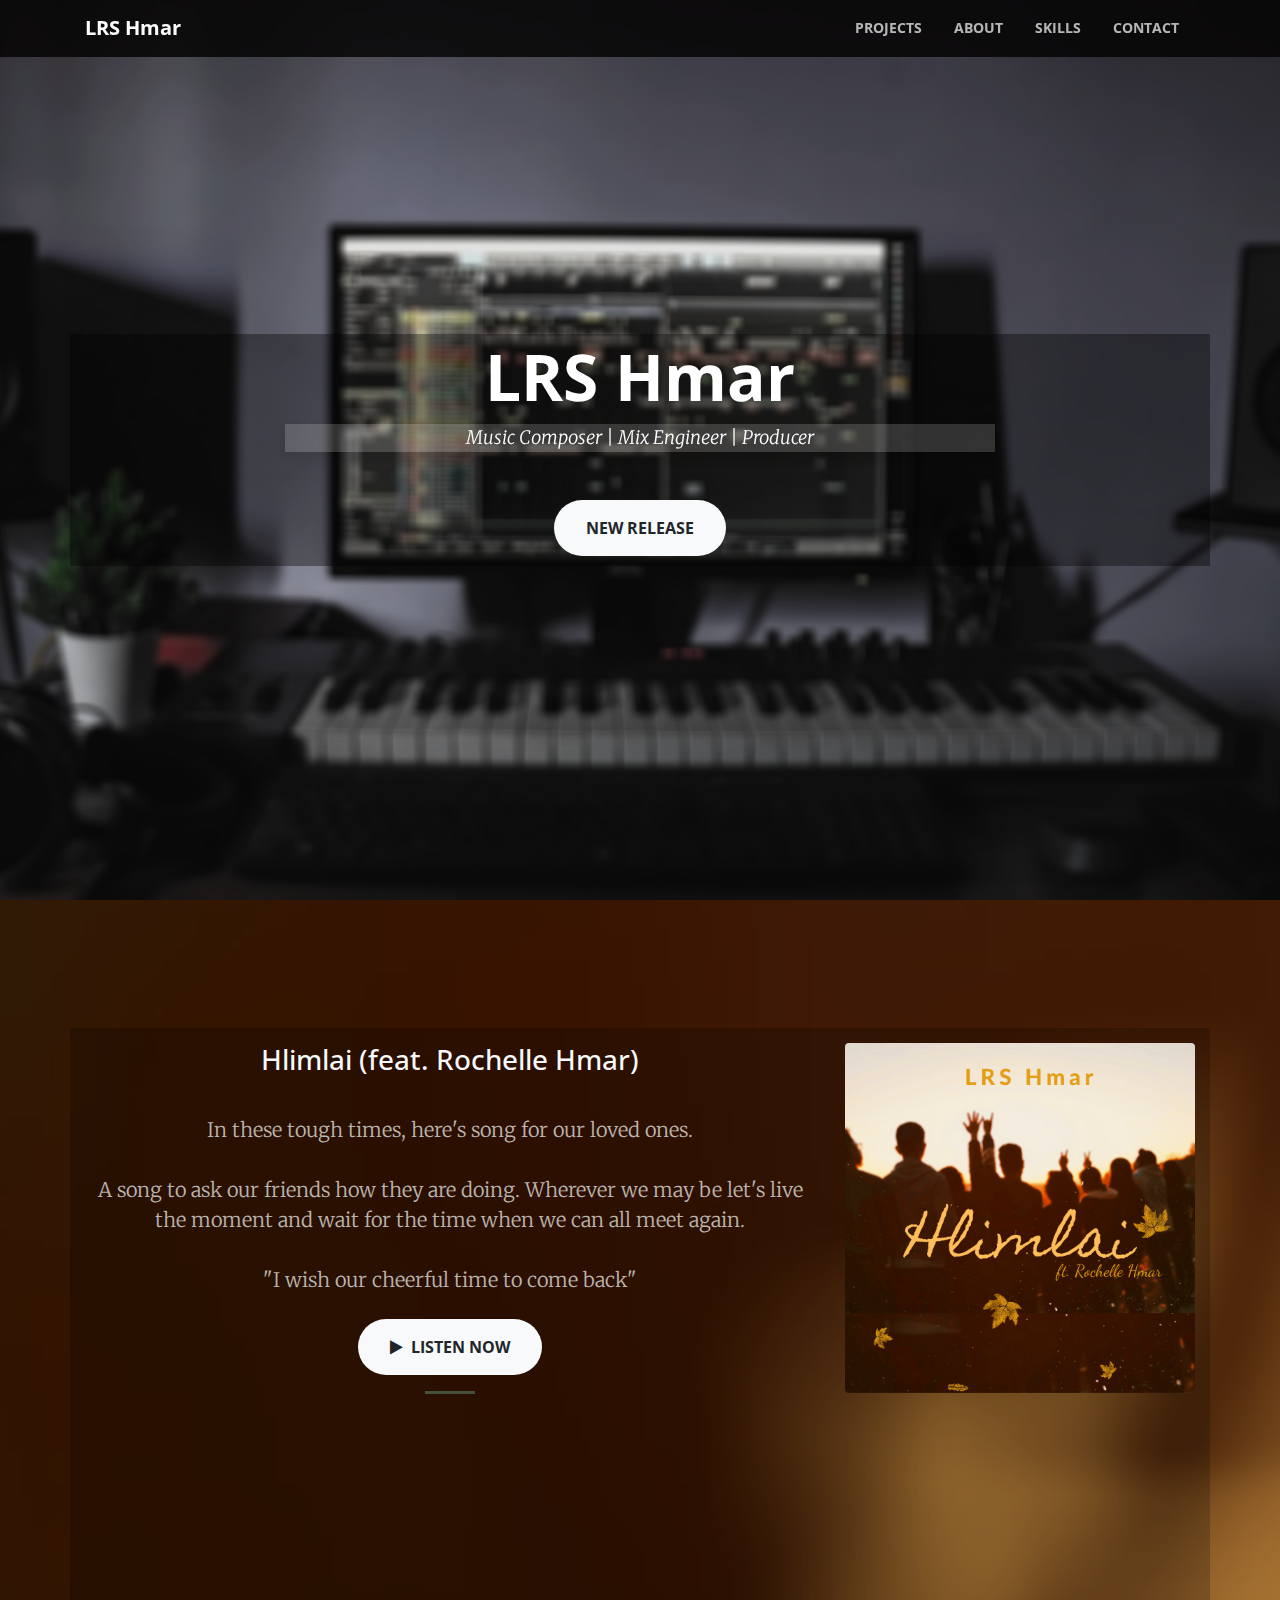
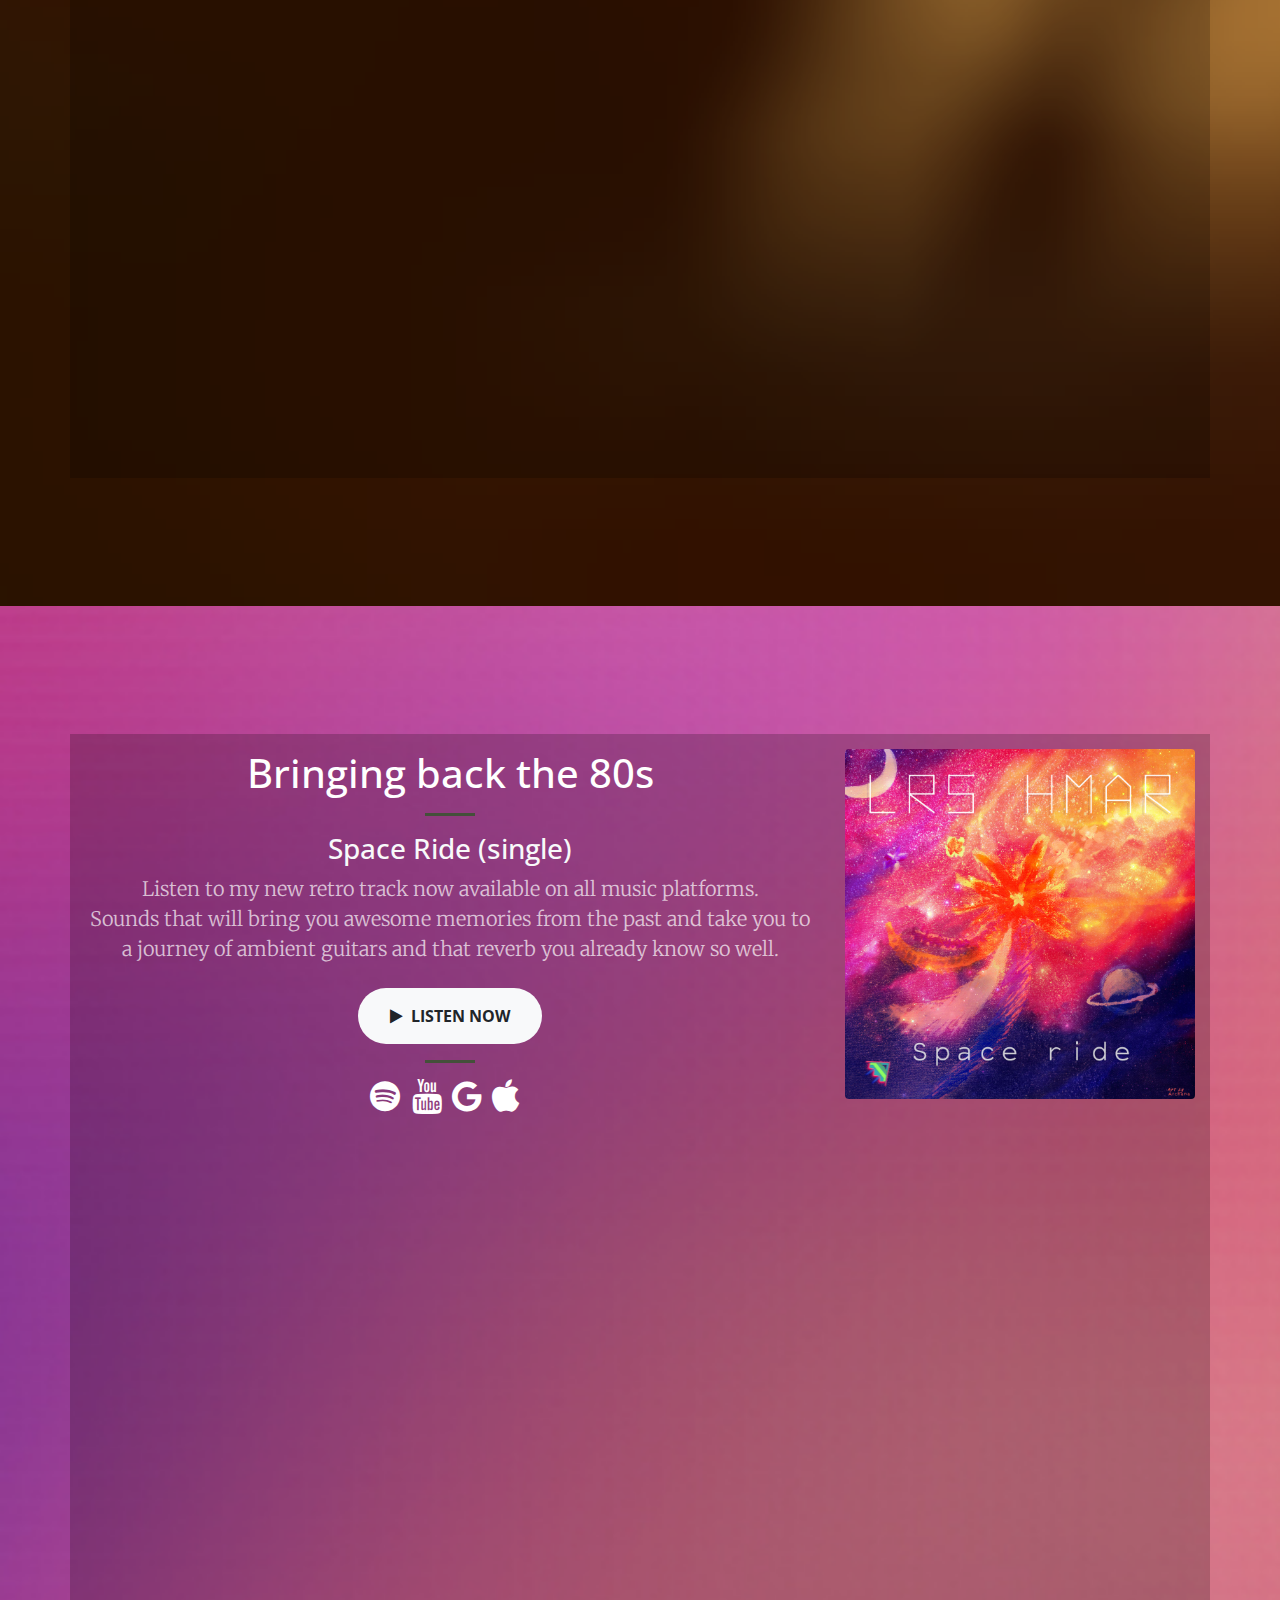
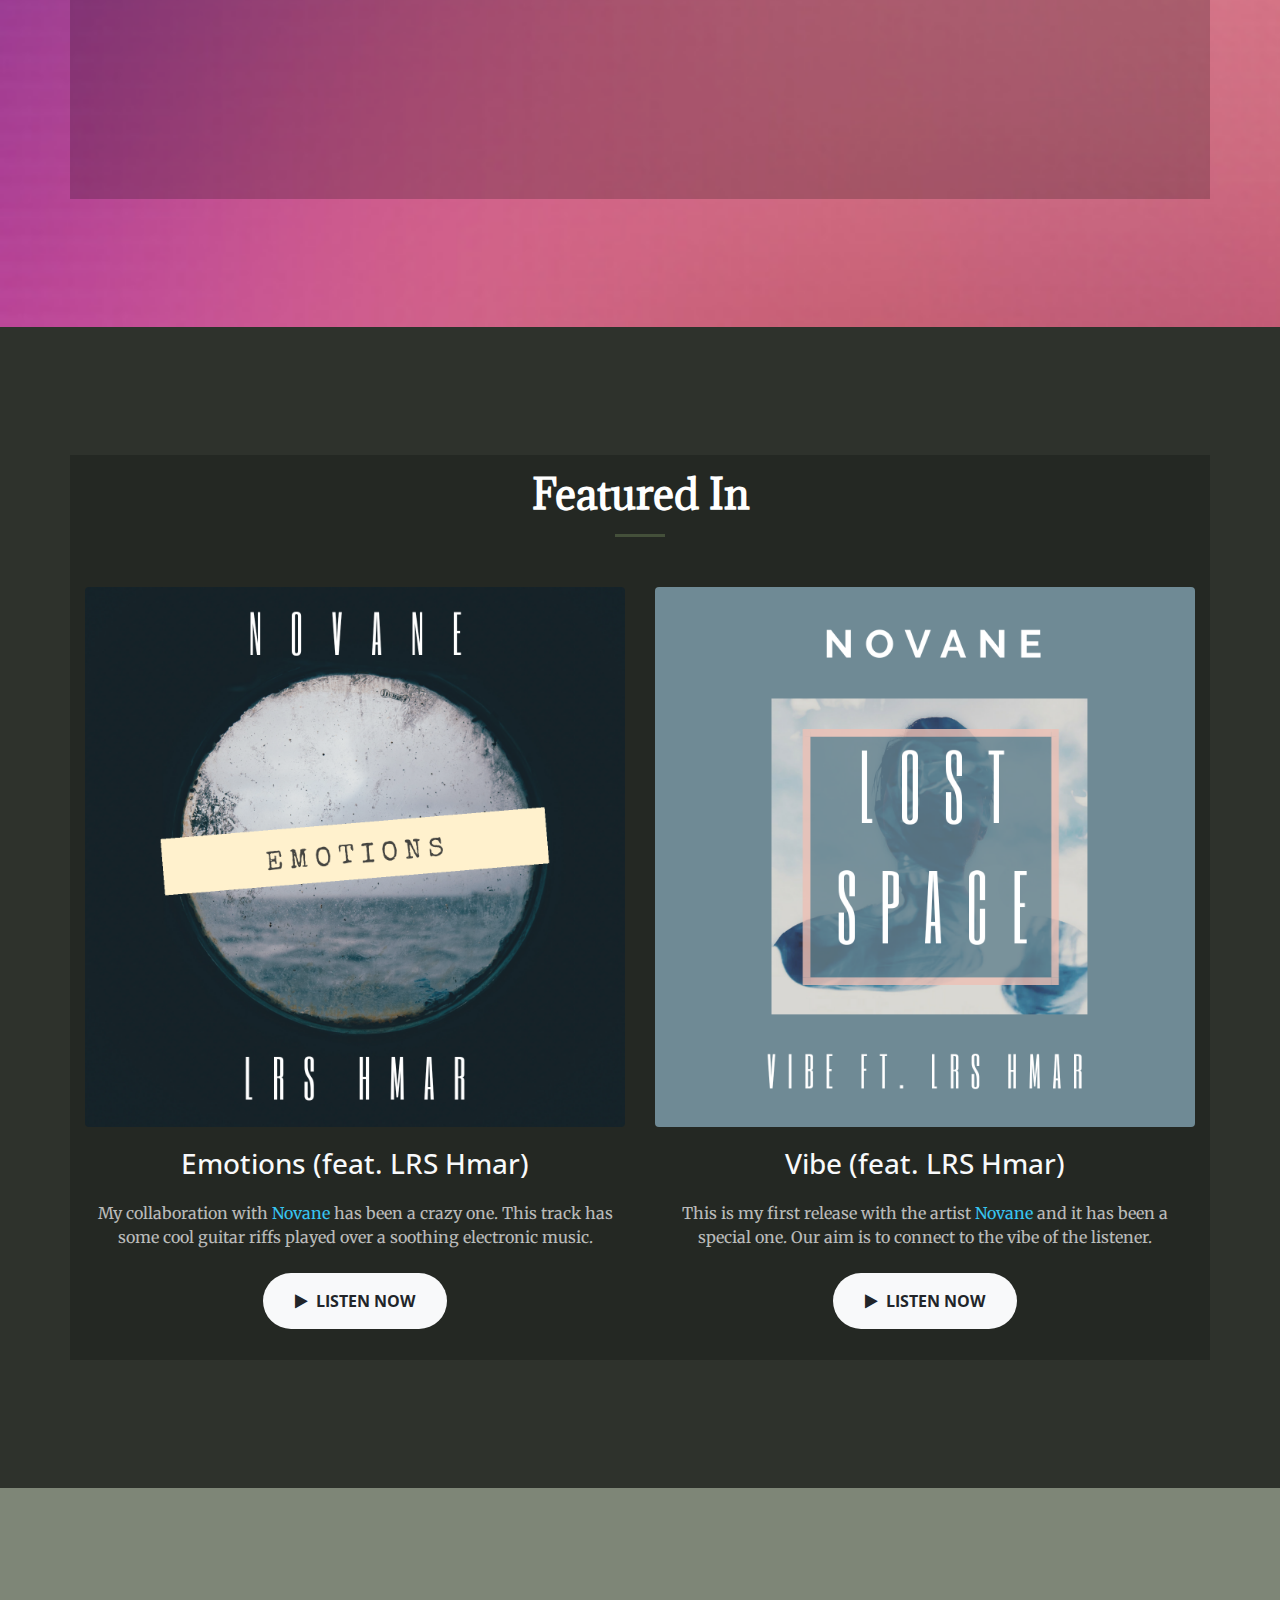
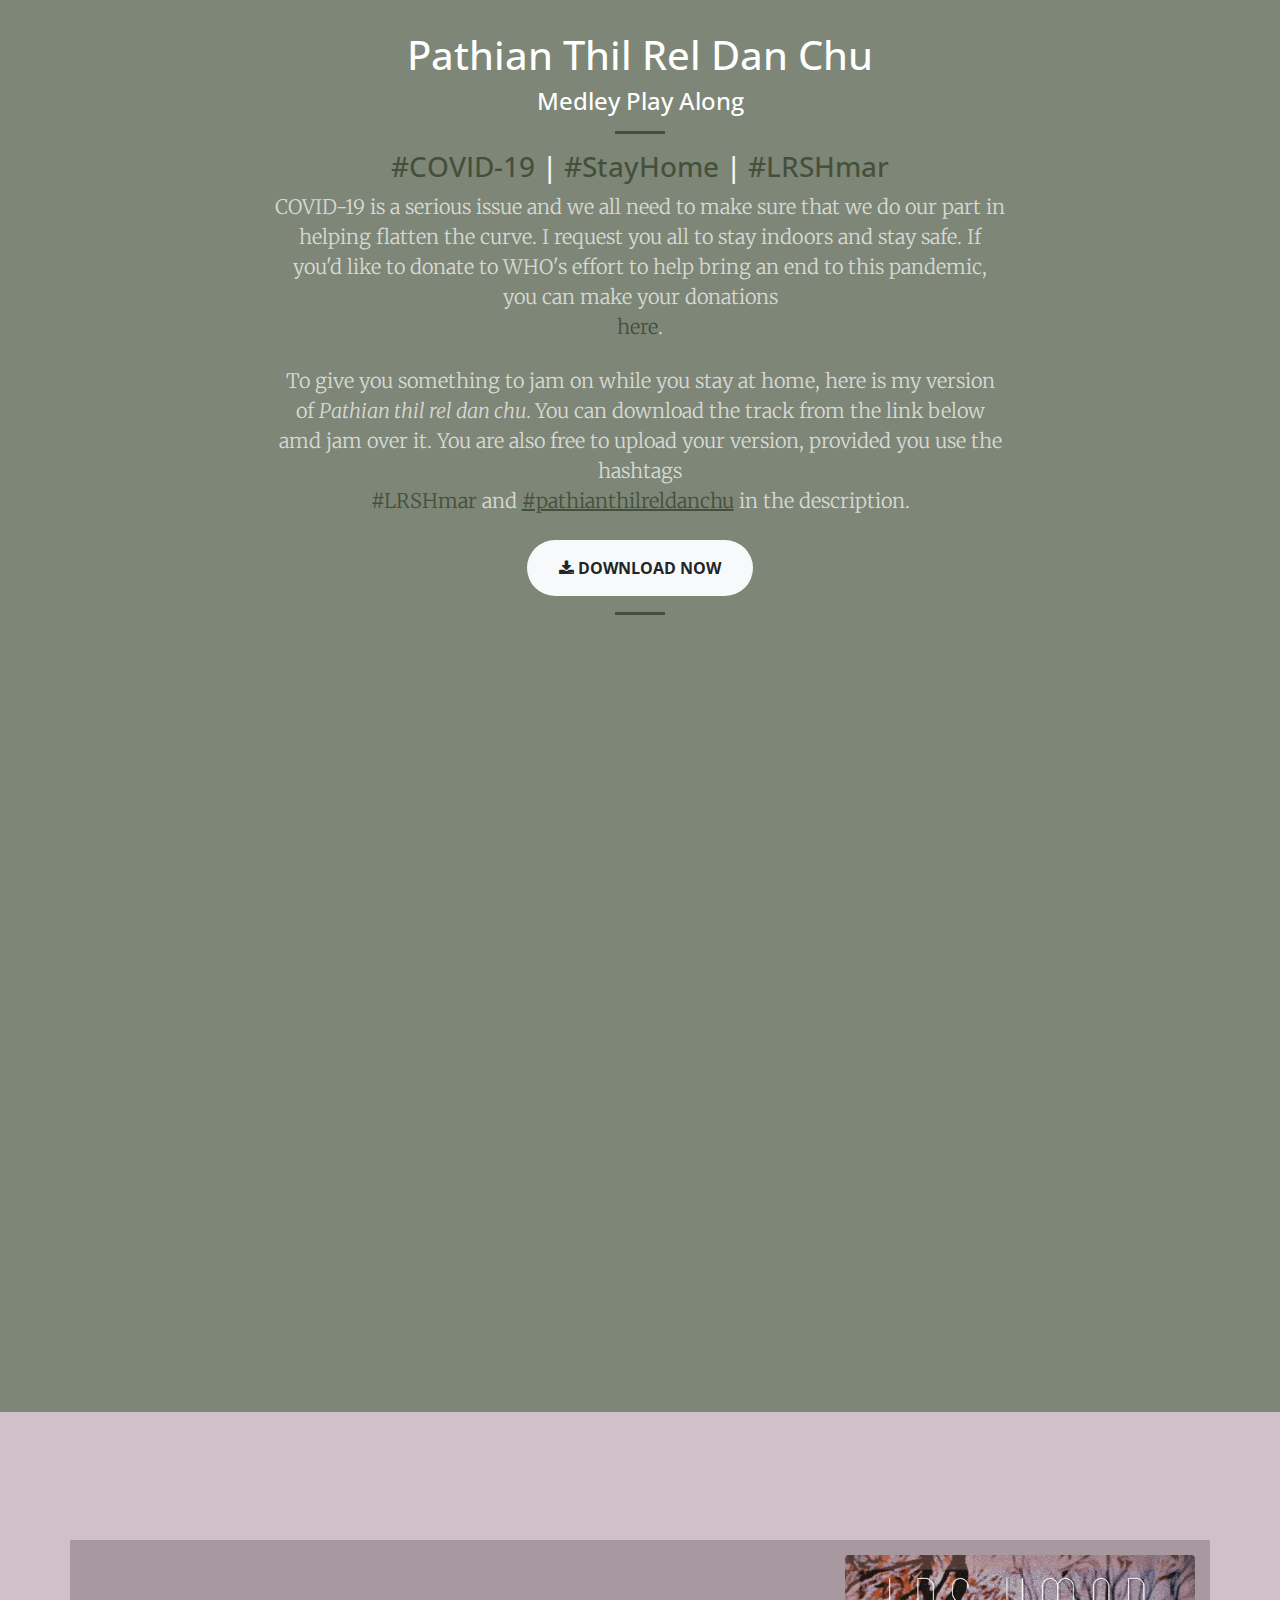
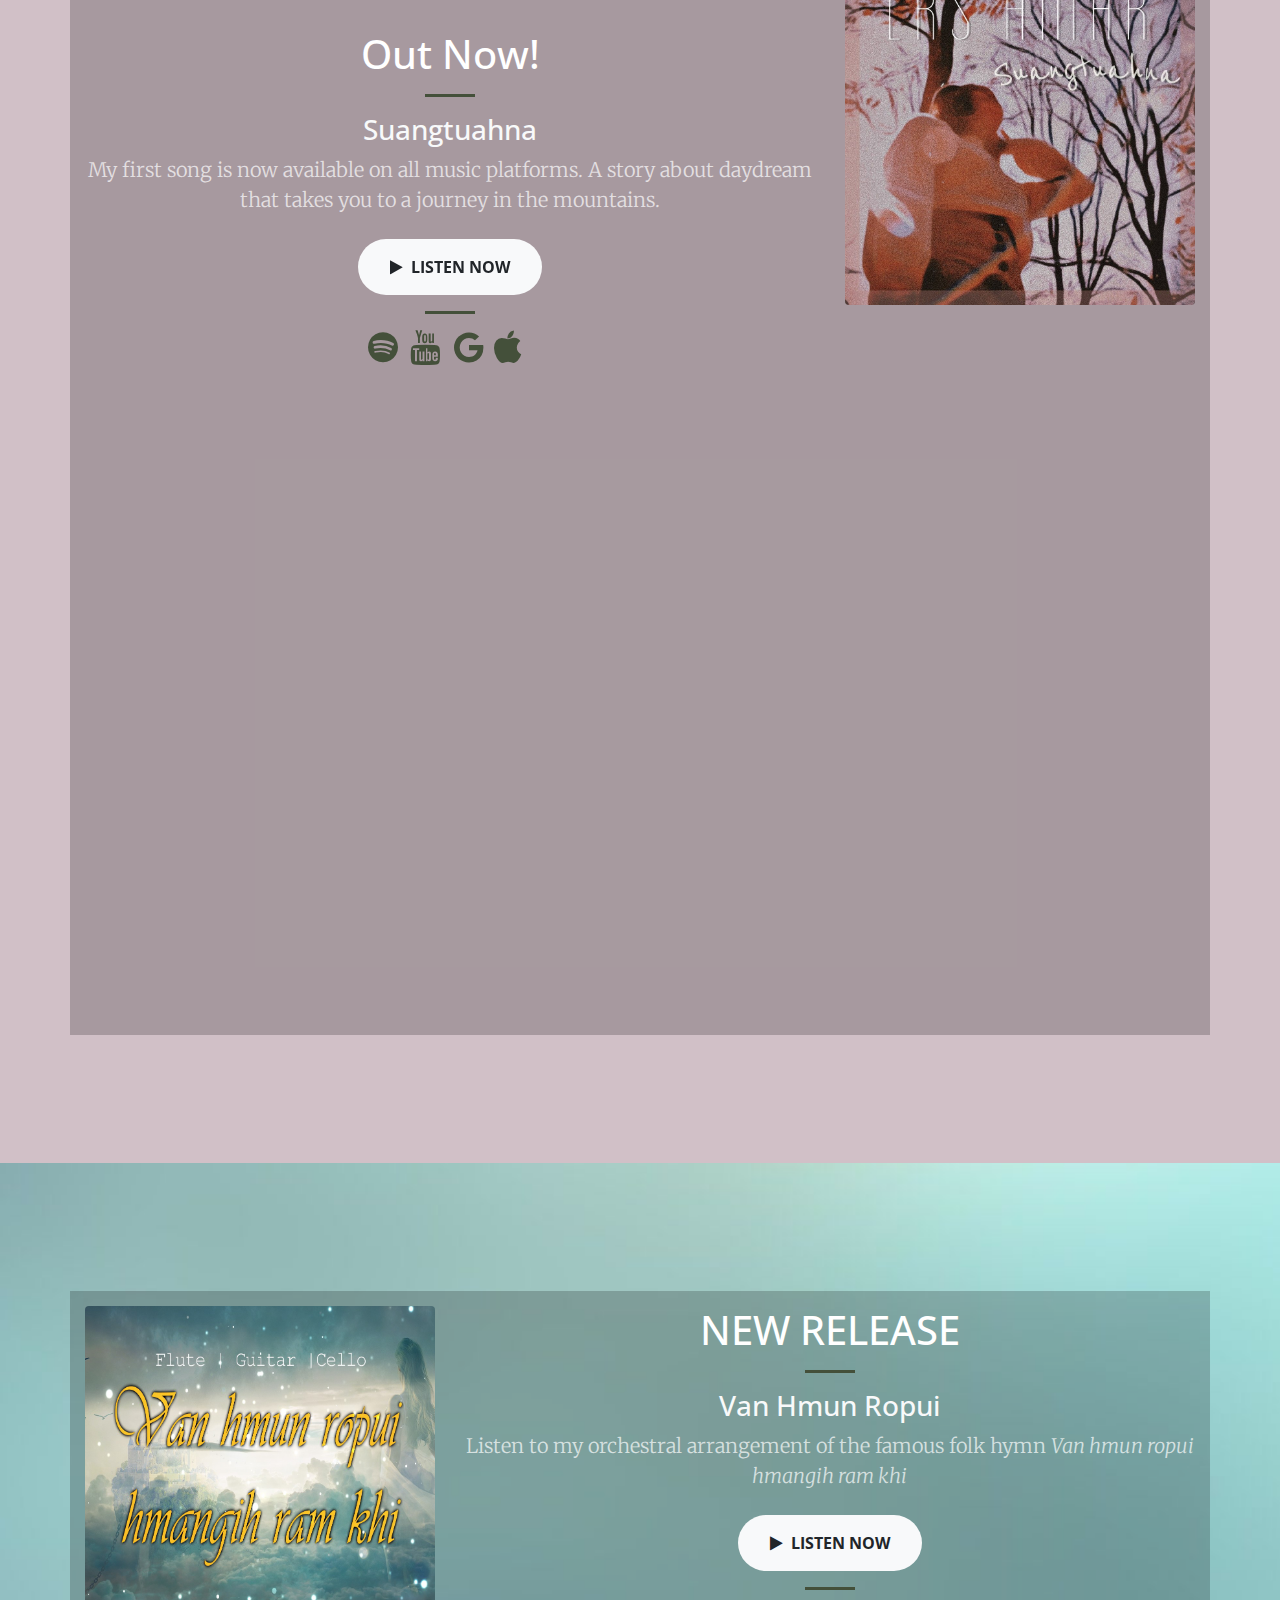
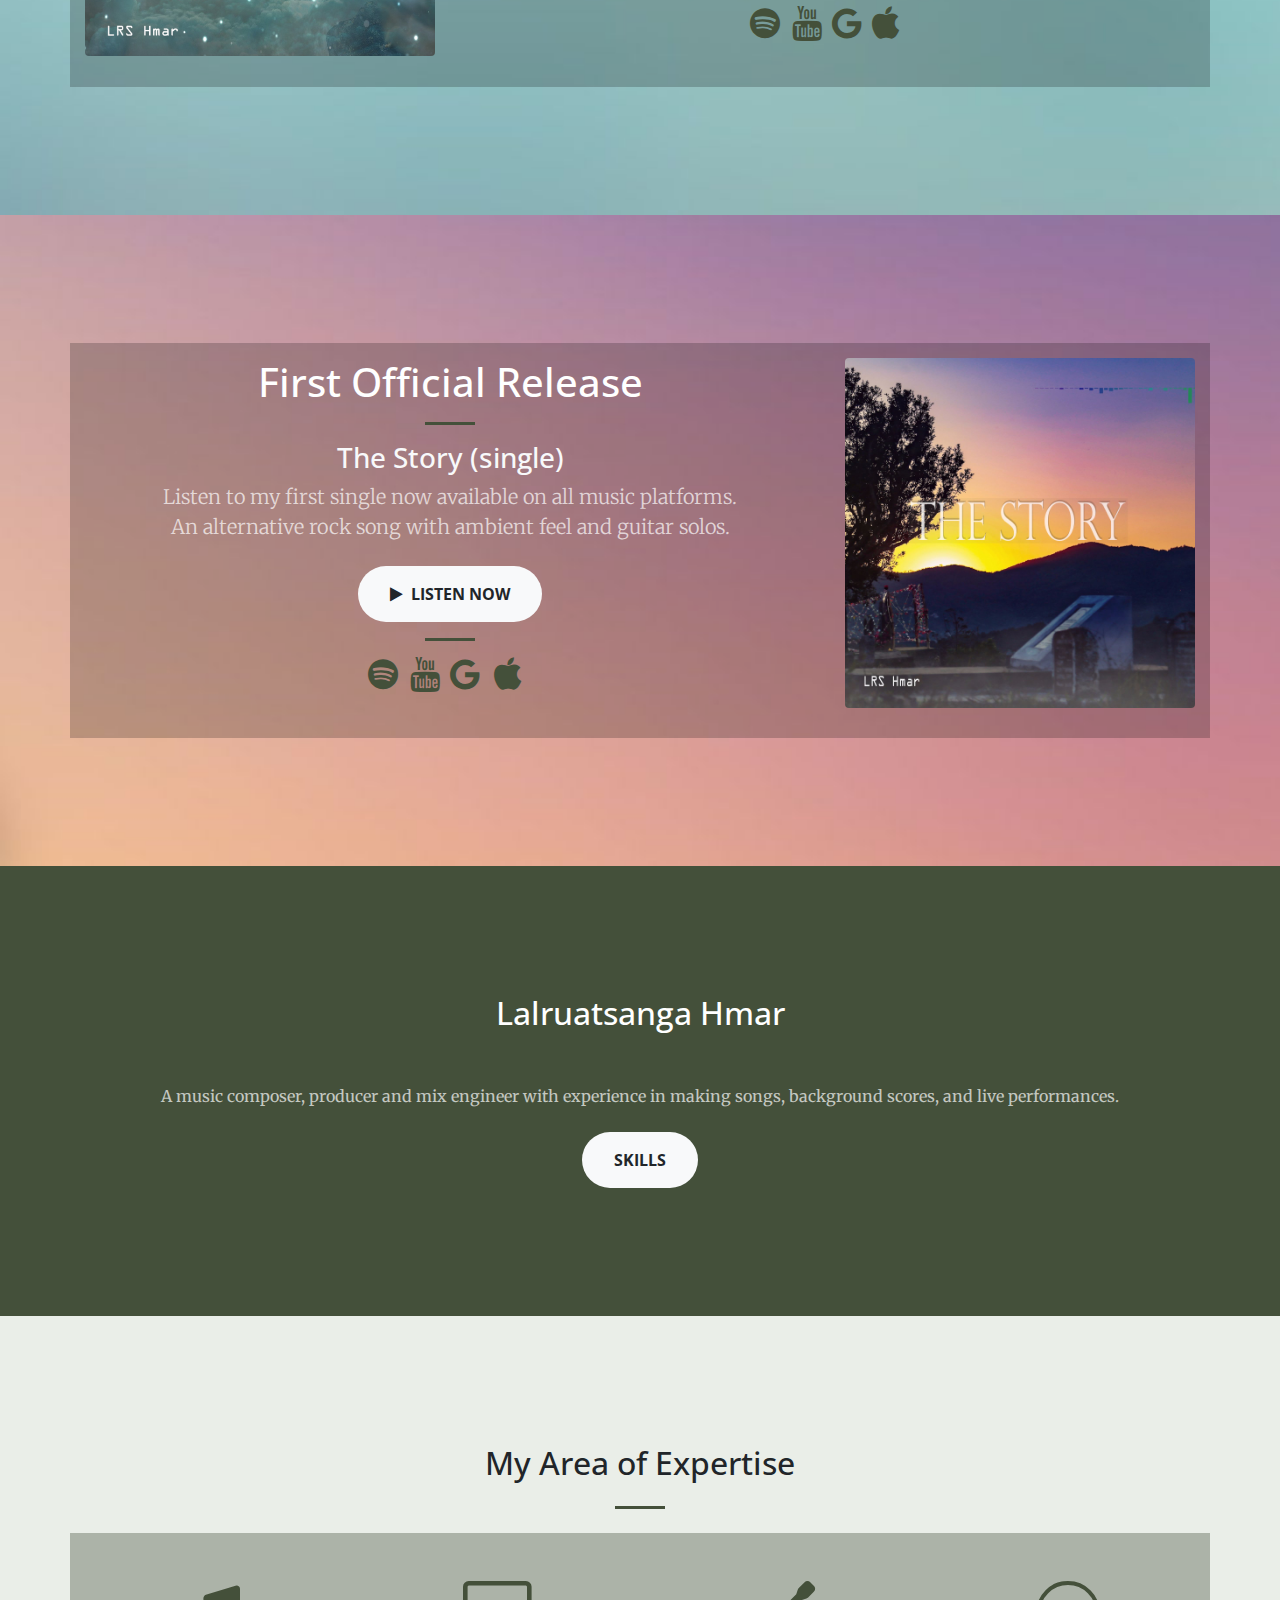
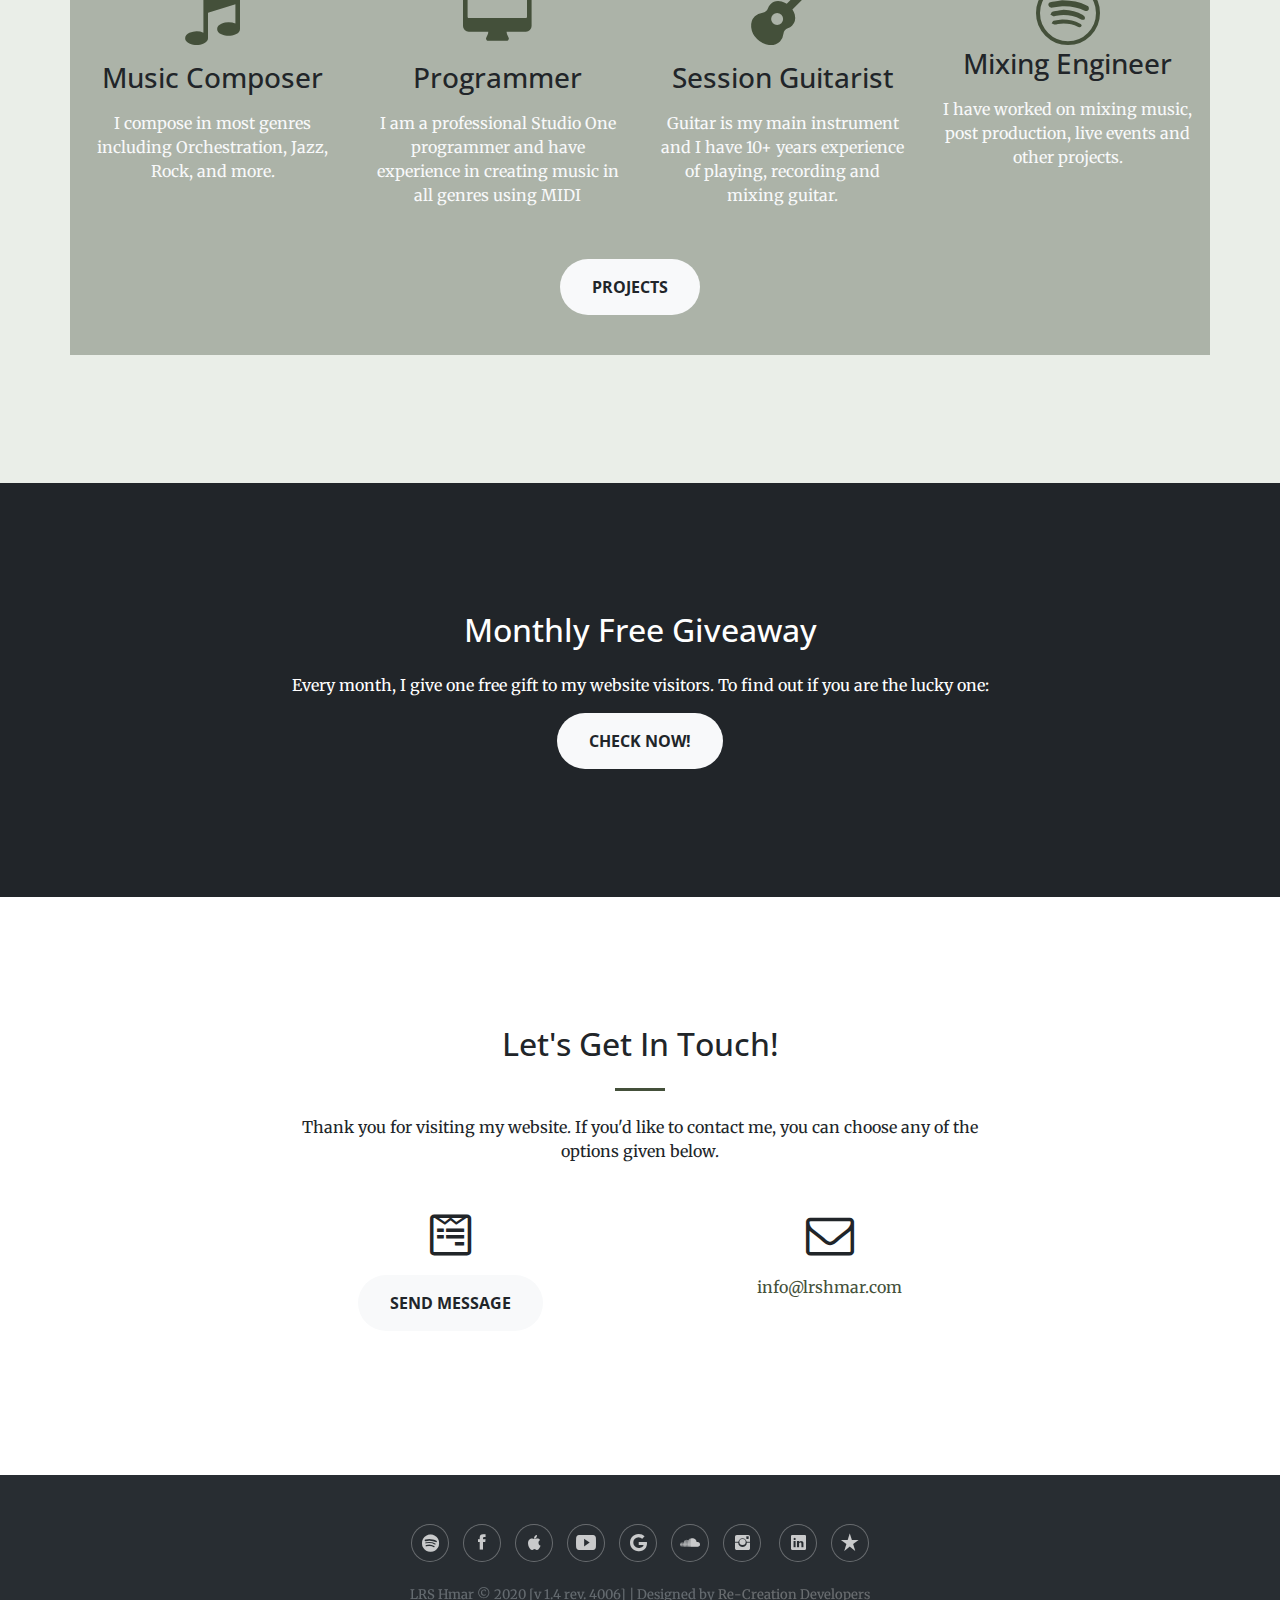
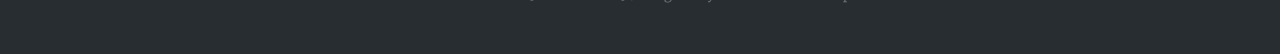
==== index.html @ 5e887cc7 "Revert "Update with instagram feed"" ====
<!DOCTYPE html>
<html>

<head>
    <meta charset="utf-8">
    <meta name="viewport" content="width=device-width, initial-scale=1.0, shrink-to-fit=no">
    <title>LRS Hmar</title>
    <meta name="twitter:title" content="LRS Hmar">
    <meta name="twitter:image" content="assets/img/dp.jpg">
    <meta property="og:type" content="website">
    <meta name="description" content="LRS Hmar is the stage name of Lalruatsanga Hmar, a music composer experience in working with companies like Disney, Osmo and more. He is an orchestrator, prorgrammer as well as a mix engineer.">
    <meta property="og:image" content="assets/img/dp.jpg">
    <meta name="twitter:card" content="summary_large_image">
    <meta name="twitter:description" content="LRS Hmar is the stage name of Lalruatsanga Hmar, a music composer experience in working with companies like Disney, Osmo and more. He is an orchestrator, prorgrammer as well as a mix engineer.">
    <link rel="icon" type="image/jpeg" sizes="1532x1532" href="assets/img/dp.jpg">
    <link rel="stylesheet" href="assets/bootstrap/css/bootstrap.min.css">
    <link rel="stylesheet" href="https://fonts.googleapis.com/css?family=Open+Sans:300italic,400italic,600italic,700italic,800italic,400,300,600,700,800">
    <link rel="stylesheet" href="https://fonts.googleapis.com/css?family=Merriweather:400,300,300italic,400italic,700,700italic,900,900italic">
    <link rel="stylesheet" href="https://fonts.googleapis.com/css?family=Adamina">
    <link rel="stylesheet" href="assets/fonts/fontawesome-all.min.css">
    <link rel="stylesheet" href="assets/fonts/font-awesome.min.css">
    <link rel="stylesheet" href="assets/fonts/ionicons.min.css">
    <link rel="stylesheet" href="assets/fonts/line-awesome.min.css">
    <link rel="stylesheet" href="assets/fonts/simple-line-icons.min.css">
    <link rel="stylesheet" href="assets/fonts/fontawesome5-overrides.min.css">
    <link rel="stylesheet" href="assets/css/Contact-Form-Clean.css">
    <link rel="stylesheet" href="assets/css/Footer-Dark.css">
    <link rel="stylesheet" href="https://cdnjs.cloudflare.com/ajax/libs/aos/2.2.0/aos.css">
    <link rel="stylesheet" href="https://cdnjs.cloudflare.com/ajax/libs/magnific-popup.js/1.1.0/magnific-popup.min.css">
    <link rel="stylesheet" href="assets/css/Style.css">
</head>

<body id="page-top" class="definecolorpallett" style="background-size: cover;background-repeat: no-repeat;">
    <nav class="navbar navbar-dark navbar-expand-lg fixed-top navbar-shrink" id="mainNav" style="background-color: rgba(6,5,5,0.86);">
        <div class="container"><a class="navbar-brand text-capitalize js-scroll-trigger" href="#page-top" style="color: rgb(252,252,252);">LRS Hmar</a><button data-toggle="collapse" data-target="#navbarResponsive" class="navbar-toggler navbar-toggler-right" type="button" aria-controls="navbarResponsive"
                aria-expanded="false" aria-label="Toggle navigation"><i class="fa fa-align-justify"></i></button>
            <div class="collapse navbar-collapse" id="navbarResponsive">
                <ul class="nav navbar-nav ml-auto">
                    <li class="nav-item"><a class="nav-link js-scroll-trigger" href="#hlimlai">Projects</a></li>
                    <li class="nav-item"><a class="nav-link js-scroll-trigger" href="#about">About</a></li>
                    <li class="nav-item"><a class="nav-link js-scroll-trigger" href="#skills">SKILLS</a></li>
                    <li class="nav-item"><a class="nav-link js-scroll-trigger" href="#contact">Contact</a></li>
                </ul>
            </div>
        </div>
    </nav>
    <header class="masthead text-center text-white d-flex" style="opacity: 1;background-color: rgba(0,0,0,0.42);background-image: url(&quot;assets/img/lrs-bg-studio.png&quot;);background-size: cover;background-repeat: no-repeat;background-position: top;">
        <div class="container my-auto" style="background-color: rgba(0,0,0,0.37);padding-top: 5px;padding-bottom: 10px;">
            <div class="row">
                <div class="col-lg-10 mx-auto">
                    <h1><strong>LRS Hmar</strong></h1>
                </div>
            </div>
            <div class="col-lg-8 mx-auto">
                <p class="shadow text-faded mb-5" style="font-style: italic;color: #ffffff;background-color: rgba(255,255,255,0.17);filter: brightness(172%) sepia(0%);">Music Composer | Mix Engineer | Producer</p><a class="btn btn-primary active sr-only invisible btn-xl js-scroll-trigger" role="button" href="#about" style="background-color: #44503a;">about me</a><a class="btn btn-light btn-xl js-scroll-trigger"
                    role="button" href="#hlimlai">New Release</a></div>
        </div>
    </header>
    <section id="hlimlai" style="background: url(&quot;assets/img/bg-hlimlai.png&quot;), #44503a;background-size: cover, auto;">
        <div class="container" style="background-color: rgba(0,0,0,0.2);padding-top: 15px;padding-bottom: 15px;">
            <div class="row">
                <div class="col-12 col-xl-8 offset-0 offset-lg-8 offset-xl-6 mx-auto text-center col-xs-12" style="margin-bottom: 14px;">
                    <h3 class="text-light">Hlimlai (feat. Rochelle Hmar)</h3>
                    <p class="lead text-center text-faded mb-4"><br>In these tough times, here's song for our loved ones.<br><br>A song to ask&nbsp;our friends how they are doing. Wherever we may be let's live the moment and wait for the time when we can all meet again.<br><br>"I wish our cheerful
                        time to come back"</p><a class="btn btn-light btn-xl js-scroll-trigger" role="button" href="http://hlimlai.lrshmar.com" target="_blank"><i class="fa fa-play"></i>&nbsp; LISTEN NOW</a>
                    <hr>
                    <p class="sr-only invisible"><a href="https://open.spotify.com/track/4TQzBbd6ArHJ4An51EqjtL?si=x8zDrT8pTESePDSqOu19Bw" style="margin-right: 12px;" target="_blank"><i class="fa fa-spotify" style="font-size: 35px;color: rgb(255,255,255);"></i></a><a href="https://www.youtube.com/watch?v=DMF01_-qqB4"
                            style="margin-right: 10px;" target="_blank"><i class="fa fa-youtube" style="font-size: 35px;color: rgb(255,255,255);"></i></a><a href="https://play.google.com/store/music/album/LRS_Hmar_Space_Ride?id=Btuj4n7gaf3hzvtfvojvnjyirsm"
                            style="margin-right: 10px;" target="_blank"><i class="fa fa-google" style="font-size: 35px;color: rgb(255,255,255);"></i></a><a href="https://music.apple.com/in/album/space-ride-single/1526884324" style="margin-right: 10px;" target="_blank"><i class="fa fa-apple" style="font-size: 35px;color: rgb(255,255,255);"></i></a></p>
                </div>
                <div class="col-8 col-sm-6 col-md-6 col-lg-6 col-xl-4 offset-2 offset-sm-3 offset-md-3 offset-lg-3 offset-xl-0 col-xs-12"><img class="rounded img-fluid" src="assets/img/hlimlai.png"></div>
            </div>
            <div class="row">
                <div class="col">
                    <div class="embed-responsive embed-responsive-16by9" style="margin-top: 15px;"><iframe class="embed-responsive-item" src="https://www.youtube.com/embed/NqD7esoiwn8" allowfullscreen=""></iframe></div>
                </div>
            </div>
        </div>
    </section>
    <section id="spaceride" style="background: url(assets/img/spaceridebg.png);background-color: #44503a;background-size: cover;">
        <div class="container" style="background-color: rgba(0,0,0,0.2);padding-top: 15px;padding-bottom: 15px;">
            <div class="row">
                <div class="col-12 col-xl-8 offset-0 offset-lg-8 offset-xl-6 mx-auto text-center col-xs-12" style="margin-bottom: 14px;">
                    <h1 class="text-white section-heading">Bringing back the 80s</h1>
                    <hr>
                    <h3 class="text-light">Space Ride (single)</h3>
                    <p class="lead text-center text-faded mb-4">Listen to my new retro track now available on all music platforms.<br>Sounds that will bring you awesome memories from the past and take you to a journey of ambient guitars and that reverb you already know so well.</p><a class="btn btn-light btn-xl js-scroll-trigger"
                        role="button" href="http://spaceride.lrshmar.com" target="_blank"><i class="fa fa-play"></i>&nbsp; LISTEN NOW</a>
                    <hr>
                    <p><a href="https://open.spotify.com/track/4TQzBbd6ArHJ4An51EqjtL?si=x8zDrT8pTESePDSqOu19Bw" style="margin-right: 12px;" target="_blank"><i class="fa fa-spotify" style="font-size: 35px;color: rgb(255,255,255);"></i></a><a href="https://www.youtube.com/watch?v=DMF01_-qqB4"
                            style="margin-right: 10px;" target="_blank"><i class="fa fa-youtube" style="font-size: 35px;color: rgb(255,255,255);"></i></a><a href="https://play.google.com/store/music/album/LRS_Hmar_Space_Ride?id=Btuj4n7gaf3hzvtfvojvnjyirsm"
                            style="margin-right: 10px;" target="_blank"><i class="fa fa-google" style="font-size: 35px;color: rgb(255,255,255);"></i></a><a href="https://music.apple.com/in/album/space-ride-single/1526884324" style="margin-right: 10px;" target="_blank"><i class="fa fa-apple" style="font-size: 35px;color: rgb(255,255,255);"></i></a></p>
                </div>
                <div class="col-8 col-sm-6 col-md-6 col-lg-6 col-xl-4 offset-2 offset-sm-3 offset-md-3 offset-lg-3 offset-xl-0 col-xs-12"><img class="rounded img-fluid" src="assets/img/space-ride.jpg"></div>
            </div>
            <div class="row">
                <div class="col">
                    <div class="embed-responsive embed-responsive-16by9" style="margin-top: 15px;"><iframe class="embed-responsive-item" src="https://www.youtube.com/embed/DMF01_-qqB4" allowfullscreen=""></iframe></div>
                </div>
            </div>
        </div>
    </section>
    <section id="featured" style="background-color: #2e322c;background-size: cover;">
        <div class="container" style="background-color: rgba(0,0,0,0.2);padding-top: 15px;padding-bottom: 15px;">
            <h1 class="text-center" style="color: rgb(255,255,255);font-family: Adamina, serif;"><strong>Featured In</strong></h1>
            <hr style="margin-bottom: 50px;">
            <div class="row">
                <div class="col-8 col-sm-6 col-md-6 col-lg-6 col-xl-6 offset-2 offset-sm-3 offset-md-3 offset-lg-3 offset-xl-0 col-xs-12"><img class="rounded img-fluid" src="assets/img/emotions-feat-lrshmar.png">
                    <h3 class="text-center text-light" style="margin-top: 20px;">Emotions (feat. LRS Hmar)</h3>
                    <p class="text-center text-faded mb-4" style="margin-top: 20px;">My collaboration with&nbsp;<a href="https://novanemusic.com" style="color: rgb(56,197,241);" target="_blank">Novane</a>&nbsp;has been a crazy one. This track has some cool guitar riffs played over a soothing electronic music.</p>
                    <p
                        class="text-center"><a class="btn btn-light btn-xl js-scroll-trigger" role="button" href="http://novaneemotionsfeat.lrshmar.com" target="_blank"><i class="fa fa-play"></i>&nbsp; LISTEN NOW</a></p>
                </div>
                <div class="col-8 col-sm-6 col-md-6 col-lg-6 col-xl-6 offset-2 offset-sm-3 offset-md-3 offset-lg-3 offset-xl-0 col-xs-12"><img class="rounded img-fluid" src="assets/img/vibes.png">
                    <h3 class="text-center text-light" style="margin-top: 20px;">Vibe (feat. LRS Hmar)</h3>
                    <p class="text-center text-faded mb-4" style="margin-top: 20px;">This is my first release with the artist&nbsp;<a href="https://novanemusic.com" style="color: rgb(56,197,241);" target="_blank">Novane</a>&nbsp;and it has been a special one. Our aim is to connect to the vibe of the listener.</p>
                    <p
                        class="text-center"><a class="btn btn-light btn-xl js-scroll-trigger" role="button" href="http://novanevibefeat.lrshmar.com" target="_blank"><i class="fa fa-play"></i>&nbsp; LISTEN NOW</a></p>
                </div>
            </div>
        </div>
    </section>
    <section id="covid-19" style="background-color: rgba(68,80,58,0.69);background-size: cover;">
        <div class="container" style="background-color: rgba(68,80,58,0);padding-top: 15px;padding-bottom: 15px;">
            <div class="row">
                <div class="col-8 col-sm-6 col-md-6 col-lg-6 col-xl-4 offset-2 offset-sm-3 offset-md-3 offset-lg-3 offset-xl-0 sr-only col-xs-12"><img class="rounded img-fluid" src="assets/img/vanhmuncover.jpg"></div>
                <div class="col-12 col-xl-8 offset-0 offset-lg-8 offset-xl-6 mx-auto text-center col-xs-12" style="margin-bottom: 14px;">
                    <h1 class="text-white section-heading">Pathian Thil Rel Dan Chu<br></h1>
                    <h4 class="text-white section-heading">Medley Play Along<br></h4>
                    <hr>
                    <h3 class="text-light"><a href="https://www.who.int/emergencies/diseases/novel-coronavirus-2019" target="_blank">#COVID-19</a>&nbsp;|&nbsp;<a href="https://twitter.com/hashtag/stayhome" target="_blank">#StayHome</a>&nbsp;|&nbsp;<a href="https://www.youtube.com/results?search_query=%23LRSHmar"
                            target="_blank">#LRSHmar</a></h3>
                    <p class="lead text-center text-faded mb-4">COVID-19 is a serious issue and we all need to make sure that we do our part in helping flatten the curve. I request you all to stay indoors and stay safe. If you'd like to donate to WHO's effort to help bring an end to this pandemic,
                        you can make your donations<br><a href="https://www.who.int/emergencies/diseases/novel-coronavirus-2019/donate" target="_blank">here</a>.</p>
                    <p class="lead text-center text-faded mb-4">To give you something to jam on while you stay at home, here is my version of&nbsp;<em>Pathian thil rel dan chu. </em>You can download the track from the link below amd jam over it. You are also free to upload your version, provided
                        you use the hashtags<br><a href="https://lrshmar.com" target="_blank">#LRSHmar</a>&nbsp;and&nbsp;<a href="https://www.youtube.com/results?search_query=%23PathianThilRelDanChu" target="_blank"><span style="text-decoration: underline;">#pathianthilreldanchu</span></a>&nbsp;in
                        the description.</p><a class="btn btn-light btn-xl js-scroll-trigger" role="button" href="https://lrshmar.com/downloads/lrs-hmar-unreleased/2903/LRS_Hmar_-_Pathian_Thil_Rel_Dan_Chu_-_Medley_Backing_Track.zip?download=1" target="_blank"><i class="fa fa-download"></i>&nbsp;Download now</a>
                    <hr>
                </div>
            </div>
            <div class="row">
                <div class="col">
                    <div class="embed-responsive embed-responsive-16by9"><iframe class="embed-responsive-item" src="https://www.youtube.com/embed/UxTnbKZb_SI" allowfullscreen=""></iframe></div>
                </div>
            </div>
        </div>
    </section>
    <section id="newrelease" style="background-color: RGB(209,192,199);background-size: cover;">
        <div class="container" style="background-color: rgba(0,0,0,0.2);padding-top: 15px;padding-bottom: 15px;">
            <div class="row">
                <div class="col-12 col-xl-8 offset-0 offset-lg-8 offset-xl-6 mx-auto text-center col-xs-12" style="margin-bottom: 14px;">
                    <h1 class="text-white section-heading" style="margin-top: 75px;">Out Now!</h1>
                    <hr>
                    <h3 class="text-light">Suangtuahna</h3>
                    <p class="border rounded sr-only" id="countdown" style="margin-top: 51px;color: rgb(255,255,255);font-style: normal;font-family: Adamina, serif;font-size: 43px;background-color: rgba(13,12,12,0.31);">Count Down</p>
                    <p class="lead text-center visible text-faded mb-4">My first song is now available on all music platforms. A story about daydream that takes you to a journey in the mountains.</p>
                    <p class="lead text-center visible text-faded mb-4"></p><a class="btn btn-light visible btn-xl js-scroll-trigger" role="button" href="http://suangtuahna.lrshmar.com" target="_blank" style="filter: blur(0px);"><i class="fa fa-play"></i>&nbsp; LISTEN NOW</a>
                    <hr style="filter: blur(0px);">
                    <p class="visible" style="filter: blur(0px);"><a href="https://open.spotify.com/track/1BA8LKoliOf8aRpXRPVpRy" style="margin-right: 12px;" target="_blank"><i class="fa fa-spotify" style="font-size: 35px;"></i></a><a style="margin-right: 10px;" target="_blank" href="https://www.youtube.com/watch?v=Xkw7CQ5B0D4"><i class="fa fa-youtube" style="font-size: 35px;"></i></a>
                        <a
                            href="https://play.google.com/store/music/album?id=Bgjhkpk225b6ezobenfvslmpsfu&amp;tid=song-Tqlrh74cbejzaymmc7oce73qaxy" style="margin-right: 10px;" target="_blank"><i class="fa fa-google" style="font-size: 35px;"></i></a><a href="https://music.apple.com/in/album/suangtuahna/1500023021?i=1500023022" style="margin-right: 10px;" target="_blank"><i class="fa fa-apple" style="font-size: 35px;"></i></a></p>
                </div>
                <div class="col-8 col-sm-6 col-md-6 col-lg-6 col-xl-4 offset-2 offset-sm-3 offset-md-3 offset-lg-3 offset-xl-0 col-xs-12"><img class="rounded img-fluid" src="assets/img/suangtuahna.jpg" style="filter: blur(0px);"></div>
            </div>
            <div class="row">
                <div class="col">
                    <div class="embed-responsive embed-responsive-16by9"><iframe class="embed-responsive-item" src="https://www.youtube.com/embed/Xkw7CQ5B0D4" allowfullscreen=""></iframe></div>
                </div>
            </div>
        </div>
    </section>
    <section id="newrelease-1" style="background-color: #44503a;background-size: cover;background-image: url(&quot;assets/img/vanhmunbg.jpg&quot;);">
        <div class="container" style="background-color: rgba(0,0,0,0.2);padding-top: 15px;padding-bottom: 15px;">
            <div class="row">
                <div class="col-8 col-sm-6 col-md-6 col-lg-6 col-xl-4 offset-2 offset-sm-3 offset-md-3 offset-lg-3 offset-xl-0 col-xs-12"><img class="rounded img-fluid" src="assets/img/vanhmuncover.jpg"></div>
                <div class="col-12 col-xl-8 offset-0 offset-lg-8 offset-xl-6 mx-auto text-center col-xs-12" style="margin-bottom: 14px;">
                    <h1 class="text-white section-heading">NEW RELEASE</h1>
                    <hr>
                    <h3 class="text-light">Van Hmun Ropui</h3>
                    <p class="lead text-center text-faded mb-4">Listen to my orchestral arrangement of the famous folk hymn <em>Van hmun ropui hmangih ram khi</em><br></p>
                    <p class="lead text-center text-faded mb-4"></p><a class="btn btn-light btn-xl js-scroll-trigger" role="button" href="http://vanhmunropui.lrshmar.com" target="_blank"><i class="fa fa-play"></i>&nbsp; LISTEN NOW</a>
                    <hr>
                    <p><a href="https://open.spotify.com/album/5X4873Wo9o1MsgOVdtYidH" style="margin-right: 12px;" target="_blank"><i class="fa fa-spotify" style="font-size: 35px;"></i></a><a href="https://www.youtube.com/watch?v=BMJhv7FMKNo" style="margin-right: 10px;"
                            target="_blank"><i class="fa fa-youtube" style="font-size: 35px;"></i></a><a href="https://play.google.com/store/music/album?id=Bko6fg2hjohcorkgbatsnzfflg4&amp;tid=song-Thtsvq554o4wxc7ffmr6jdhyuli&amp;PCamRefID=LFV_305b630ff5d4620337ea8d2d743ee2c8"
                            style="margin-right: 10px;" target="_blank"><i class="fa fa-google" style="font-size: 35px;"></i></a><a href="https://music.apple.com/in/album/1482509910" style="margin-right: 10px;" target="_blank"><i class="fa fa-apple" style="font-size: 35px;"></i></a></p>
                </div>
            </div>
        </div>
    </section>
    <section id="thestory" style="background-color: #44503a;background-size: cover;background-image: url(&quot;assets/img/thestorybg.jpg&quot;);">
        <div class="container" style="background-color: rgba(0,0,0,0.2);padding-top: 15px;padding-bottom: 15px;">
            <div class="row">
                <div class="col-12 col-xl-8 offset-0 offset-lg-8 offset-xl-6 mx-auto text-center col-xs-12" style="margin-bottom: 14px;">
                    <h1 class="text-white section-heading">First Official Release</h1>
                    <hr>
                    <h3 class="text-light">The Story (single)</h3>
                    <p class="lead text-center text-faded mb-4">Listen to my first single now available on all music platforms.<br>An alternative rock song with ambient feel and guitar solos.</p><a class="btn btn-light btn-xl js-scroll-trigger" role="button" href="http://thestory.lrshmar.com" target="_blank"><i class="fa fa-play"></i>&nbsp; LISTEN NOW</a>
                    <hr>
                    <p><a href="https://open.spotify.com/album/3DwMr4zNeZ29HKR3iqMzzJ" style="margin-right: 12px;" target="_blank"><i class="fa fa-spotify" style="font-size: 35px;"></i></a><a href="https://www.youtube.com/watch?v=5E7V4Xxfr4c" style="margin-right: 10px;"
                            target="_blank"><i class="fa fa-youtube" style="font-size: 35px;"></i></a><a href="https://play.google.com/store/music/album?id=Behlgw4n5y5yi3cybzyl2wjpw3e" style="margin-right: 10px;" target="_blank"><i class="fa fa-google" style="font-size: 35px;"></i></a>
                        <a
                            href="https://music.apple.com/in/album/the-story/1479707973?i=1479707976" style="margin-right: 10px;" target="_blank"><i class="fa fa-apple" style="font-size: 35px;"></i></a>
                    </p>
                </div>
                <div class="col-8 col-sm-6 col-md-6 col-lg-6 col-xl-4 offset-2 offset-sm-3 offset-md-3 offset-lg-3 offset-xl-0 col-xs-12"><img class="rounded img-fluid" src="assets/img/thestorycover.jpg"></div>
            </div>
        </div>
    </section>
    <section id="about" style="background-color: #44503a;background-size: cover;">
        <div class="container">
            <div class="row">
                <div class="col offset-lg-8 mx-auto text-center">
                    <h2 class="text-white section-heading">Lalruatsanga Hmar</h2>
                    <hr class="light my-4">
                    <p class="text-faded mb-4">A music composer, producer and mix engineer with experience in making songs, background scores, and live performances.</p><a class="btn btn-light btn-xl js-scroll-trigger" role="button" href="#skills">Skills</a></div>
            </div>
        </div>
    </section>
    <section id="skills" style="background-color: #eaeee8;">
        <div class="container">
            <div class="row">
                <div class="col-lg-12 text-center">
                    <h2 class="section-heading">My Area of Expertise</h2>
                    <hr class="my-4">
                </div>
            </div>
        </div>
        <div class="container" style="background-color: rgba(35,47,26,0.31);padding-bottom: 40px;">
            <div class="row">
                <div class="col-md-6 col-lg-3 text-center">
                    <div class="mx-auto service-box mt-5"><i class="fa fa-music fa-4x text-primary mb-3 sr-icons" data-aos="zoom-in" data-aos-duration="200" data-aos-once="true"></i>
                        <h3 class="mb-3">Music Composer</h3>
                        <p class="text-light mb-0">I compose in most genres including Orchestration, Jazz, Rock, and more.</p>
                    </div>
                </div>
                <div class="col-md-6 col-lg-3 text-center">
                    <div class="mx-auto service-box mt-5"><i class="fa fa-desktop fa-4x text-primary mb-3 sr-icons" data-aos="zoom-in" data-aos-duration="200" data-aos-delay="200" data-aos-once="true"></i>
                        <h3 class="mb-3">Programmer</h3>
                        <p class="text-light mb-0">I am a professional Studio One programmer and have experience in creating music in all genres using MIDI</p>
                    </div>
                </div>
                <div class="col-md-6 col-lg-3 text-center">
                    <div class="mx-auto service-box mt-5"><i class="fas fa-guitar fa-4x text-primary mb-3 sr-icons" data-aos="zoom-in" data-aos-duration="200" data-aos-delay="400" data-aos-once="true"></i>
                        <h3 class="mb-3">Session Guitarist</h3>
                        <p class="text-light mb-0">Guitar is my main instrument and I have 10+ years experience of playing, recording and mixing guitar.</p>
                    </div>
                </div>
                <div class="col-md-6 col-lg-3 text-center">
                    <div class="mx-auto service-box mt-5"><i class="icon-social-spotify fa-4x text-primary mb-3 sr-icons" data-aos="fade" data-aos-duration="200" data-aos-delay="600" data-aos-once="true"></i>
                        <h3 class="mb-3">Mixing Engineer</h3>
                        <p class="text-light mb-0">I have worked on mixing music, post production, live events and other projects.</p>
                    </div>
                </div>
            </div>
            <div class="row">
                <div class="col offset-3 offset-sm-4 offset-md-5 offset-xl-5"><a class="btn btn-light btn-xl sr-button" role="button" data-aos="zoom-in" data-aos-duration="400" data-aos-once="true" href="#newrelease" style="margin-top: 52px;">Projects</a></div>
            </div>
        </div>
    </section>
    <section class="sr-only p-0" id="projects" style="margin-bottom: 60px;">
        <div class="container-fluid p-0">
            <div class="row no-gutters">
                <div class="col-sm-6 col-lg-4"><a class="portfolio-box" href="https://www.youtube.com/watch?v=4sHGeUY7nL8" target="_blank"><img class="img-fluid" src="assets/img/daydream.png" alt="daydream"><div class="portfolio-box-caption"><div class="portfolio-box-caption-content"><div class="project-category text-faded"><span>Indie rock</span></div><div class="project-name"><span>Daydream</span></div></div></div></a></div>
                <div
                    class="col-sm-6 col-lg-4"><a class="portfolio-box" href="https://www.youtube.com/watch?v=4sHGeUY7nL8" target="_blank"><img class="img-fluid" src="assets/img/daydream.png" alt="daydream"><div class="portfolio-box-caption"><div class="portfolio-box-caption-content"><div class="project-category text-faded"><span>Indie rock</span></div><div class="project-name"><span>Daydream</span></div></div></div></a></div>
            <div
                class="col-sm-6 col-lg-4"><a class="portfolio-box" href="https://www.youtube.com/watch?v=4sHGeUY7nL8" target="_blank"><img class="img-fluid" src="assets/img/daydream.png" alt="daydream"><div class="portfolio-box-caption"><div class="portfolio-box-caption-content"><div class="project-category text-faded"><span>Indie rock</span></div><div class="project-name"><span>Daydream</span></div></div></div></a></div>
        </div>
        </div>
    </section>
    <section class="bg-dark text-white">
        <div class="container text-center">
            <h2 class="mb-4">Monthly Free Giveaway</h2>
            <p>Every month, I give one free gift to my website visitors. To find out if you are the lucky one:</p><button class="btn btn-light sr-only invisible btn-xl sr-button" data-aos="zoom-in" data-aos-duration="400" data-aos-once="true" type="button"
                data-toggle="modal" data-target="#freegifts">CHECK Now!</button><a class="btn btn-light btn-xl sr-button" role="button" data-aos="zoom-in" data-aos-duration="400" data-aos-once="true" href="#covid-19">CHECK Now!</a></div>
    </section>
    <section id="contact" style="background-color: #ffffff;">
        <div class="container">
            <div class="row">
                <div class="col-lg-8 mx-auto text-center">
                    <h2 class="section-heading">Let's Get In Touch!</h2>
                    <hr class="my-4">
                    <p class="mb-5">Thank you for visiting my website. If you'd like to contact me, you can choose any of the options given below.</p>
                </div>
            </div>
            <div class="row">
                <div class="col-lg-4 ml-auto text-center"><i class="fa fa-wpforms fa-3x mb-3 sr-contact" data-aos="zoom-in" data-aos-duration="300" data-aos-once="true"></i>
                    <p><button class="btn btn-light btn-xl sr-button" data-aos="zoom-in" data-aos-duration="400" data-aos-once="true" type="button" data-toggle="modal" data-target="#contactmeform">Send Message</button></p>
                </div>
                <div class="col-lg-4 mr-auto text-center"><i class="fa fa-envelope-o fa-3x mb-3 sr-contact" data-aos="zoom-in" data-aos-duration="300" data-aos-delay="300" data-aos-once="true"></i>
                    <p><a href="info@lrshmar.com">info@lrshmar.com</a></p>
                </div>
            </div>
        </div>
    </section>
    <div class="sr-only contact-clean" style="background-color: #44503a;">
        <form method="post">
            <h2 class="text-center">Contact us</h2>
            <div class="form-group"><input class="form-control" type="text" name="name" placeholder="Name"></div>
            <div class="form-group"><input class="form-control" type="email" name="email" placeholder="Email"><small class="form-text text-danger sr-only">Please enter a correct email address.</small></div>
            <div class="form-group"><textarea class="form-control" name="message" placeholder="Message" rows="14"></textarea></div>
            <div class="form-group"><button class="btn btn-primary" type="submit" style="background-color: #44503a!important;">send </button></div>
        </form>
    </div>
    <div class="footer-dark">
        <footer>
            <div class="container">
                <div class="row">
                    <div class="col item social"><a href="https://open.spotify.com/artist/0RUoiEAe4uPdkUxKP8eBhx" target="_blank"><i class="fa fa-spotify"></i></a><a href="https://www.facebook.com/lrsa.syn" target="_blank"><i class="icon ion-social-facebook"></i></a><a href="https://music.apple.com/in/artist/lrs-hmar/1479698323"
                            target="_blank"><i class="icon ion-social-apple"></i></a><a href="https://www.youtube.com/channel/UCSP2cntHeW4kgjBS7TzfDJQ" target="_blank"><i class="icon ion-social-youtube"></i></a><a href="https://play.google.com/store/music/artist?id=Aiyjh2ftzeyfjbuimyjsay35u4a"
                            target="_blank"><i class="fa fa-google"></i></a><a href="https://soundcloud.com/lalruatsanga" target="_blank"><i class="la la-soundcloud"></i></a><a href="https://www.instagram.com/lrs_hmar/" target="_blank"><i class="icon ion-social-instagram"></i></a>
                        <a
                            href="https://www.linkedin.com/in/lalruatsanga-hmarsial-832b24106" target="_blank"><i class="icon ion-social-linkedin"></i></a><a href="https://www.reverbnation.com/lalruatsanga" target="_blank"><i class="icon ion-star"></i></a></div>
                </div>
                <p class="copyright">LRS Hmar © 2020 [v 1.4 rev. 4006] | Designed by&nbsp;<a class="developer" href="https://recreationdevelopers.com" target="_blank">Re-Creation Developers</a></p>
            </div>
        </footer>
    </div>
    <div class="modal fade" role="dialog" tabindex="-1" id="freegifts">
        <div class="modal-dialog" role="document">
            <div class="modal-content">
                <div class="modal-header">
                    <h4 class="modal-title">Hey there!</h4><button type="button" class="close" data-dismiss="modal" aria-label="Close"><span aria-hidden="true">×</span></button></div>
                <div class="modal-body">
                    <p>Check back later. Or send me a message using the contact form and I'll send you gifts as and when I create them.</p>
                </div>
                <div class="modal-footer"><button class="btn btn-light" type="button" data-dismiss="modal">Close</button></div>
            </div>
        </div>
    </div>
    <div class="modal fade" role="dialog" tabindex="-1" id="contactmeform">
        <div class="modal-dialog" role="document">
            <div class="modal-content">
                <div class="modal-body">
                    <form data-bss-recipient="a26d6db0533446b7bedd871230e51e5d" data-bss-subject="New Message on lrshmar.com">
                        <h2 class="text-center">Contact Me</h2>
                        <div class="form-group"><input class="form-control" type="text" name="name" placeholder="Name"></div>
                        <div class="form-group"><input class="form-control" type="email" name="email" placeholder="Email"><small class="form-text text-danger sr-only">Please enter a correct email address.</small></div>
                        <div class="form-group"><textarea class="form-control" name="message" placeholder="Message" rows="14"></textarea></div>
                        <div class="form-group"><button class="btn btn-primary" type="submit" style="background-color: #44503a!important;">send </button></div>
                    </form>
                </div>
                <div class="modal-footer"><button class="btn btn-light" type="button" data-dismiss="modal">Close</button></div>
            </div>
        </div>
    </div>
    <div class="modal fade" role="dialog" tabindex="-1" id="comingsoon">
        <div class="modal-dialog modal-dialog-centered" role="document">
            <div class="modal-content">
                <div class="modal-header">
                    <h4 class="modal-title">Coming Soon</h4><button type="button" class="close" data-dismiss="modal" aria-label="Close"><span aria-hidden="true">×</span></button></div>
                <div class="modal-body">
                    <p>The content will be available on this platform soon. Check back later or click on <em>Listen</em>&nbsp;<em>Now</em>&nbsp;button.</p>
                </div>
                <div class="modal-footer"></div>
            </div>
        </div>
    </div><!-- Global site tag (gtag.js) - Google Analytics -->
<script async src="https://www.googletagmanager.com/gtag/js?id=UA-56792134-4"></script>
<script>
  window.dataLayer = window.dataLayer || [];
  function gtag(){dataLayer.push(arguments);}
  gtag('js', new Date());

  gtag('config', 'UA-56792134-4');
</script>

    <script src="assets/js/jquery.min.js"></script>
    <script src="assets/bootstrap/js/bootstrap.min.js"></script>
    <script src="assets/js/smart-forms.min.js"></script>
    <script src="assets/js/bs-init.js"></script>
    <script src="https://cdnjs.cloudflare.com/ajax/libs/aos/2.2.0/aos.js"></script>
    <script src="https://cdnjs.cloudflare.com/ajax/libs/jquery-easing/1.4.1/jquery.easing.min.js"></script>
    <script src="https://cdnjs.cloudflare.com/ajax/libs/magnific-popup.js/1.1.0/jquery.magnific-popup.min.js"></script>
    <script src="assets/js/creative.js"></script>
    <script src="assets/js/arrow55.js"></script>
    <script src="assets/js/countdown.js"></script>
</body>

</html>
---- assets/fonts/line-awesome.min.css ----
/*!
 *  Line Awesome 1.1.0 by @icons_8 - https://icons8.com/line-awesome
 *  License - https://icons8.com/good-boy-license/ (Font: SIL OFL 1.1, CSS: MIT License)
 *
 * Made with love by Icons8 [ https://icons8.com/ ] using FontCustom [ https://github.com/FontCustom/fontcustom ]
 *
 * Contacts:
 *    [ https://icons8.com/contact ]
 *
 * Follow Icon8 on
 *    Twitter [ https://twitter.com/icons_8 ]
 *    Facebook [ https://www.facebook.com/Icons8 ]
 *    Google+ [ https://plus.google.com/+Icons8 ]
 *    GitHub [ https://github.com/icons8 ]
 */.la,.la-stack{display:inline-block}.la-fw,.la-li{text-align:center}@font-face{font-family:LineAwesome;src:url(../fonts/line-awesome.eot?v=1.1.);src:url(../fonts/line-awesome.eot??v=1.1.#iefix) format("embedded-opentype"),url(../fonts/line-awesome.woff2?v=1.1.) format("woff2"),url(../fonts/line-awesome.woff?v=1.1.) format("woff"),url(../fonts/line-awesome.ttf?v=1.1.) format("truetype"),url(../fonts/line-awesome.svg?v=1.1.#fa) format("svg");font-weight:400;font-style:normal}@media screen and (-webkit-min-device-pixel-ratio:0){@font-face{font-family:LineAwesome;src:url(../fonts/line-awesome.svg?v=1.1.#fa) format("svg")}}.la{font:normal normal normal 16px/1 LineAwesome;font-size:inherit;text-decoration:inherit;text-rendering:optimizeLegibility;text-transform:none;-moz-osx-font-smoothing:grayscale;-webkit-font-smoothing:antialiased;font-smoothing:antialiased}.la-lg{font-size:1.33333333em;line-height:.75em;vertical-align:-15%}.la-2x{font-size:2em}.la-3x{font-size:3em}.la-4x{font-size:4em}.la-5x{font-size:5em}.la-fw{width:1.28571429em}.la-ul{padding-left:0;margin-left:2.14285714em;list-style-type:none}.la-ul>li{position:relative}.la-li{position:absolute;left:-2.14285714em;width:2.14285714em;top:.14285714em}.la-li.la-lg{left:-1.85714286em}.la-border{padding:.2em .25em .15em;border:.08em solid #eee;border-radius:.1em}.pull-right{float:right}.pull-left{float:left}.li.pull-left{margin-right:.3em}.li.pull-right{margin-left:.3em}.la-spin{-webkit-animation:fa-spin 2s infinite linear;animation:fa-spin 2s infinite linear}@-webkit-keyframes fa-spin{0%{-webkit-transform:rotate(0);transform:rotate(0)}100%{-webkit-transform:rotate(359deg);transform:rotate(359deg)}}@keyframes fa-spin{0%{-webkit-transform:rotate(0);transform:rotate(0)}100%{-webkit-transform:rotate(359deg);transform:rotate(359deg)}}.la-rotate-90{filter:progid:DXImageTransform.Microsoft.BasicImage(rotation=1);-webkit-transform:rotate(90deg);-ms-transform:rotate(90deg);transform:rotate(90deg)}.la-rotate-180{filter:progid:DXImageTransform.Microsoft.BasicImage(rotation=2);-webkit-transform:rotate(180deg);-ms-transform:rotate(180deg);transform:rotate(180deg)}.la-rotate-270{filter:progid:DXImageTransform.Microsoft.BasicImage(rotation=3);-webkit-transform:rotate(270deg);-ms-transform:rotate(270deg);transform:rotate(270deg)}.la-flip-horizontal{filter:progid:DXImageTransform.Microsoft.BasicImage(rotation=0, mirror=1);-webkit-transform:scale(-1,1);-ms-transform:scale(-1,1);transform:scale(-1,1)}.la-flip-vertical{filter:progid:DXImageTransform.Microsoft.BasicImage(rotation=2, mirror=1);-webkit-transform:scale(1,-1);-ms-transform:scale(1,-1);transform:scale(1,-1)}:root .la-flip-horizontal,:root .la-flip-vertical,:root .la-rotate-180,:root .la-rotate-270,:root .la-rotate-90{filter:none}.la-stack{position:relative;width:2em;height:2em;line-height:2em;vertical-align:middle}.la-stack-1x,.la-stack-2x{position:absolute;left:0;width:100%;text-align:center}.la-stack-1x{line-height:inherit}.la-stack-2x{font-size:2em}.la-inverse{color:#fff}.la-500px:before{content:"\f100"}.la-adjust:before{content:"\f101"}.la-adn:before{content:"\f102"}.la-align-center:before{content:"\f103"}.la-align-justify:before{content:"\f104"}.la-align-left:before{content:"\f105"}.la-align-right:before{content:"\f106"}.la-amazon:before{content:"\f107"}.la-ambulance:before{content:"\f108"}.la-anchor:before{content:"\f109"}.la-android:before{content:"\f10a"}.la-angellist:before{content:"\f10b"}.la-angle-double-down:before{content:"\f10c"}.la-angle-double-left:before{content:"\f10d"}.la-angle-double-right:before{content:"\f10e"}.la-angle-double-up:before{content:"\f10f"}.la-angle-down:before{content:"\f110"}.la-angle-left:before{content:"\f111"}.la-angle-right:before{content:"\f112"}.la-angle-up:before{content:"\f113"}.la-apple:before{content:"\f114"}.la-archive:before{content:"\f115"}.la-area-chart:before{content:"\f116"}.la-arrow-circle-down:before{content:"\f117"}.la-arrow-circle-left:before{content:"\f118"}.la-arrow-circle-o-down:before{content:"\f119"}.la-arrow-circle-o-left:before{content:"\f11a"}.la-arrow-circle-o-right:before{content:"\f11b"}.la-arrow-circle-o-up:before{content:"\f11c"}.la-arrow-circle-right:before{content:"\f11d"}.la-arrow-circle-up:before{content:"\f11e"}.la-arrow-down:before{content:"\f11f"}.la-arrow-left:before{content:"\f120"}.la-arrow-right:before{content:"\f121"}.la-arrow-up:before{content:"\f122"}.la-arrows:before{content:"\f123"}.la-arrows-alt:before{content:"\f124"}.la-arrows-h:before{content:"\f125"}.la-arrows-v:before{content:"\f126"}.la-asterisk:before{content:"\f127"}.la-at:before{content:"\f128"}.la-automobile:before{content:"\f129"}.la-backward:before{content:"\f12a"}.la-balance-scale:before{content:"\f12b"}.la-ban:before{content:"\f12c"}.la-bank:before{content:"\f12d"}.la-bar-chart:before{content:"\f12e"}.la-bar-chart-o:before{content:"\f12f"}.la-barcode:before{content:"\f130"}.la-bars:before{content:"\f131"}.la-battery-0:before{content:"\f132"}.la-battery-1:before{content:"\f133"}.la-battery-2:before{content:"\f134"}.la-battery-3:before{content:"\f135"}.la-battery-4:before{content:"\f136"}.la-battery-empty:before{content:"\f137"}.la-battery-full:before{content:"\f138"}.la-battery-half:before{content:"\f139"}.la-battery-quarter:before{content:"\f13a"}.la-battery-three-quarters:before{content:"\f13b"}.la-bed:before{content:"\f13c"}.la-beer:before{content:"\f13d"}.la-behance:before{content:"\f13e"}.la-behance-square:before{content:"\f13f"}.la-bell:before{content:"\f140"}.la-bell-o:before{content:"\f141"}.la-bell-slash:before{content:"\f142"}.la-bell-slash-o:before{content:"\f143"}.la-bicycle:before{content:"\f144"}.la-binoculars:before{content:"\f145"}.la-birthday-cake:before{content:"\f146"}.la-bitbucket:before{content:"\f147"}.la-bitbucket-square:before{content:"\f148"}.la-bitcoin:before{content:"\f149"}.la-black-tie:before{content:"\f14a"}.la-bold:before{content:"\f14b"}.la-bolt:before{content:"\f14c"}.la-bomb:before{content:"\f14d"}.la-book:before{content:"\f14e"}.la-bookmark:before{content:"\f14f"}.la-bookmark-o:before{content:"\f150"}.la-briefcase:before{content:"\f151"}.la-btc:before{content:"\f152"}.la-bug:before{content:"\f153"}.la-building:before{content:"\f154"}.la-building-o:before{content:"\f155"}.la-bullhorn:before{content:"\f156"}.la-bullseye:before{content:"\f157"}.la-bus:before{content:"\f158"}.la-buysellads:before{content:"\f159"}.la-cab:before{content:"\f15a"}.la-calculator:before{content:"\f15b"}.la-calendar:before{content:"\f15c"}.la-calendar-check-o:before{content:"\f15d"}.la-calendar-minus-o:before{content:"\f15e"}.la-calendar-o:before{content:"\f15f"}.la-calendar-plus-o:before{content:"\f160"}.la-calendar-times-o:before{content:"\f161"}.la-camera:before{content:"\f162"}.la-camera-retro:before{content:"\f163"}.la-car:before{content:"\f164"}.la-caret-down:before{content:"\f165"}.la-caret-left:before{content:"\f166"}.la-caret-right:before{content:"\f167"}.la-caret-square-o-down:before,.la-toggle-down:before{content:"\f168"}.la-caret-square-o-left:before,.la-toggle-left:before{content:"\f169"}.la-caret-square-o-right:before,.la-toggle-right:before{content:"\f16a"}.la-caret-square-o-up:before,.la-toggle-up:before{content:"\f16b"}.la-caret-up:before{content:"\f16c"}.la-cart-arrow-down:before{content:"\f16d"}.la-cart-plus:before{content:"\f16e"}.la-cc:before{content:"\f16f"}.la-cc-amex:before{content:"\f170"}.la-cc-diners-club:before{content:"\f171"}.la-cc-discover:before{content:"\f172"}.la-cc-jcb:before{content:"\f173"}.la-cc-mastercard:before{content:"\f174"}.la-cc-paypal:before{content:"\f175"}.la-cc-stripe:before{content:"\f176"}.la-cc-visa:before{content:"\f177"}.la-certificate:before{content:"\f178"}.la-chain:before{content:"\f179"}.la-chain-broken:before{content:"\f17a"}.la-check:before{content:"\f17b"}.la-check-circle:before{content:"\f17c"}.la-check-circle-o:before{content:"\f17d"}.la-check-square:before{content:"\f17e"}.la-check-square-o:before{content:"\f17f"}.la-chevron-circle-down:before{content:"\f180"}.la-chevron-circle-left:before{content:"\f181"}.la-chevron-circle-right:before{content:"\f182"}.la-chevron-circle-up:before{content:"\f183"}.la-chevron-down:before{content:"\f184"}.la-chevron-left:before{content:"\f185"}.la-chevron-right:before{content:"\f186"}.la-chevron-up:before{content:"\f187"}.la-child:before{content:"\f188"}.la-chrome:before{content:"\f189"}.la-circle:before{content:"\f18a"}.la-circle-o:before{content:"\f18b"}.la-circle-o-notch:before{content:"\f18c"}.la-circle-thin:before{content:"\f18d"}.la-clipboard:before{content:"\f18e"}.la-clock-o:before{content:"\f18f"}.la-clone:before{content:"\f190"}.la-close:before{content:"\f191"}.la-cloud:before{content:"\f192"}.la-cloud-download:before{content:"\f193"}.la-cloud-upload:before{content:"\f194"}.la-cny:before{content:"\f195"}.la-code:before{content:"\f196"}.la-code-fork:before{content:"\f197"}.la-codepen:before{content:"\f198"}.la-coffee:before{content:"\f199"}.la-cog:before{content:"\f19a"}.la-cogs:before{content:"\f19b"}.la-columns:before{content:"\f19c"}.la-comment:before{content:"\f19d"}.la-comment-o:before{content:"\f19e"}.la-commenting:before{content:"\f19f"}.la-commenting-o:before{content:"\f1a0"}.la-comments:before{content:"\f1a1"}.la-comments-o:before{content:"\f1a2"}.la-compass:before{content:"\f1a3"}.la-compress:before{content:"\f1a4"}.la-connectdevelop:before{content:"\f1a5"}.la-contao:before{content:"\f1a6"}.la-copy:before{content:"\f1a7"}.la-copyright:before{content:"\f1a8"}.la-creative-commons:before{content:"\f1a9"}.la-credit-card:before{content:"\f1aa"}.la-crop:before{content:"\f1ab"}.la-crosshairs:before{content:"\f1ac"}.la-css3:before{content:"\f1ad"}.la-cube:before{content:"\f1ae"}.la-cubes:before{content:"\f1af"}.la-cut:before{content:"\f1b0"}.la-cutlery:before{content:"\f1b1"}.la-dashboard:before{content:"\f1b2"}.la-dashcube:before{content:"\f1b3"}.la-database:before{content:"\f1b4"}.la-dedent:before{content:"\f1b5"}.la-delicious:before{content:"\f1b6"}.la-desktop:before{content:"\f1b7"}.la-deviantart:before{content:"\f1b8"}.la-diamond:before{content:"\f1b9"}.la-digg:before{content:"\f1ba"}.la-dollar:before{content:"\f1bb"}.la-dot-circle-o:before{content:"\f1bc"}.la-download:before{content:"\f1bd"}.la-dribbble:before{content:"\f1be"}.la-dropbox:before{content:"\f1bf"}.la-drupal:before{content:"\f1c0"}.la-edit:before{content:"\f1c1"}.la-eject:before{content:"\f1c2"}.la-ellipsis-h:before{content:"\f1c3"}.la-ellipsis-v:before{content:"\f1c4"}.la-empire:before,.la-ge:before{content:"\f1c5"}.la-envelope:before{content:"\f1c6"}.la-envelope-o:before{content:"\f1c7"}.la-envelope-square:before{content:"\f1c8"}.la-eraser:before{content:"\f1c9"}.la-eur:before{content:"\f1ca"}.la-euro:before{content:"\f1cb"}.la-exchange:before{content:"\f1cc"}.la-exclamation:before{content:"\f1cd"}.la-exclamation-circle:before{content:"\f1ce"}.la-exclamation-triangle:before{content:"\f1cf"}.la-expand:before{content:"\f1d0"}.la-expeditedssl:before{content:"\f1d1"}.la-external-link:before{content:"\f1d2"}.la-external-link-square:before{content:"\f1d3"}.la-eye:before{content:"\f1d4"}.la-eye-slash:before{content:"\f1d5"}.la-eyedropper:before{content:"\f1d6"}.la-facebook-f:before,.la-facebook:before{content:"\f1d7"}.la-facebook-official:before{content:"\f1d8"}.la-facebook-square:before{content:"\f1d9"}.la-fast-backward:before{content:"\f1da"}.la-fast-forward:before{content:"\f1db"}.la-fax:before{content:"\f1dc"}.la-female:before{content:"\f1dd"}.la-fighter-jet:before{content:"\f1de"}.la-file:before{content:"\f1df"}.la-file-archive-o:before{content:"\f1e0"}.la-file-audio-o:before{content:"\f1e1"}.la-file-code-o:before{content:"\f1e2"}.la-file-excel-o:before{content:"\f1e3"}.la-file-image-o:before{content:"\f1e4"}.la-file-movie-o:before{content:"\f1e5"}.la-file-o:before{content:"\f1e6"}.la-file-pdf-o:before{content:"\f1e7"}.la-file-photo-o:before{content:"\f1e8"}.la-file-picture-o:before{content:"\f1e9"}.la-file-powerpoint-o:before{content:"\f1ea"}.la-file-sound-o:before{content:"\f1eb"}.la-file-text:before{content:"\f1ec"}.la-file-text-o:before{content:"\f1ed"}.la-file-video-o:before{content:"\f1ee"}.la-file-word-o:before{content:"\f1ef"}.la-file-zip-o:before{content:"\f1f0"}.la-files-o:before{content:"\f1f1"}.la-film:before{content:"\f1f2"}.la-filter:before{content:"\f1f3"}.la-fire:before{content:"\f1f4"}.la-fire-extinguisher:before{content:"\f1f5"}.la-firefox:before{content:"\f1f6"}.la-flag:before{content:"\f1f7"}.la-flag-checkered:before{content:"\f1f8"}.la-flag-o:before{content:"\f1f9"}.la-flash:before{content:"\f1fa"}.la-flask:before{content:"\f1fb"}.la-flickr:before{content:"\f1fc"}.la-floppy-o:before{content:"\f1fd"}.la-folder:before{content:"\f1fe"}.la-folder-o:before{content:"\f1ff"}.la-folder-open:before{content:"\f200"}.la-folder-open-o:before{content:"\f201"}.la-font:before{content:"\f202"}.la-fonticons:before{content:"\f203"}.la-forumbee:before{content:"\f204"}.la-forward:before{content:"\f205"}.la-foursquare:before{content:"\f206"}.la-frown-o:before{content:"\f207"}.la-futbol-o:before,.la-soccer-ball-o:before{content:"\f208"}.la-gamepad:before{content:"\f209"}.la-gavel:before{content:"\f20a"}.la-gbp:before{content:"\f20b"}.la-gear:before{content:"\f20c"}.la-gears:before{content:"\f20d"}.la-genderless:before{content:"\f20e"}.la-get-pocket:before{content:"\f20f"}.la-gg:before{content:"\f210"}.la-gg-circle:before{content:"\f211"}.la-gift:before{content:"\f212"}.la-git:before{content:"\f213"}.la-git-square:before{content:"\f214"}.la-github:before{content:"\f215"}.la-github-alt:before{content:"\f216"}.la-github-square:before{content:"\f217"}.la-glass:before{content:"\f218"}.la-globe:before{content:"\f219"}.la-google:before{content:"\f21a"}.la-google-plus:before{content:"\f21b"}.la-google-plus-square:before{content:"\f21c"}.la-google-wallet:before{content:"\f21d"}.la-graduation-cap:before{content:"\f21e"}.la-gittip:before,.la-gratipay:before{content:"\f21f"}.la-group:before{content:"\f220"}.la-h-square:before{content:"\f221"}.la-hacker-news:before{content:"\f222"}.la-hand-grab-o:before{content:"\f223"}.la-hand-lizard-o:before{content:"\f224"}.la-hand-o-down:before{content:"\f225"}.la-hand-o-left:before{content:"\f226"}.la-hand-o-right:before{content:"\f227"}.la-hand-o-up:before{content:"\f228"}.la-hand-paper-o:before{content:"\f229"}.la-hand-peace-o:before{content:"\f22a"}.la-hand-pointer-o:before{content:"\f22b"}.la-hand-rock-o:before{content:"\f22c"}.la-hand-scissors-o:before{content:"\f22d"}.la-hand-spock-o:before{content:"\f22e"}.la-hand-stop-o:before{content:"\f22f"}.la-hdd-o:before{content:"\f230"}.la-header:before{content:"\f231"}.la-headphones:before{content:"\f232"}.la-heart:before{content:"\f233"}.la-heart-o:before{content:"\f234"}.la-heartbeat:before{content:"\f235"}.la-history:before{content:"\f236"}.la-home:before{content:"\f237"}.la-hospital-o:before{content:"\f238"}.la-hotel:before{content:"\f239"}.la-hourglass:before{content:"\f23a"}.la-hourglass-1:before{content:"\f23b"}.la-hourglass-2:before{content:"\f23c"}.la-hourglass-3:before{content:"\f23d"}.la-hourglass-end:before{content:"\f23e"}.la-hourglass-half:before{content:"\f23f"}.la-hourglass-o:before{content:"\f240"}.la-hourglass-start:before{content:"\f241"}.la-houzz:before{content:"\f242"}.la-html5:before{content:"\f243"}.la-i-cursor:before{content:"\f244"}.la-ils:before{content:"\f245"}.la-image:before{content:"\f246"}.la-inbox:before{content:"\f247"}.la-indent:before{content:"\f248"}.la-industry:before{content:"\f249"}.la-info:before{content:"\f24a"}.la-info-circle:before{content:"\f24b"}.la-inr:before{content:"\f24c"}.la-instagram:before{content:"\f24d"}.la-institution:before{content:"\f24e"}.la-internet-explorer:before{content:"\f24f"}.la-ioxhost:before{content:"\f250"}.la-italic:before{content:"\f251"}.la-joomla:before{content:"\f252"}.la-jpy:before{content:"\f253"}.la-jsfiddle:before{content:"\f254"}.la-key:before{content:"\f255"}.la-keyboard-o:before{content:"\f256"}.la-krw:before{content:"\f257"}.la-language:before{content:"\f258"}.la-laptop:before{content:"\f259"}.la-lastfm:before{content:"\f25a"}.la-lastfm-square:before{content:"\f25b"}.la-leaf:before{content:"\f25c"}.la-leanpub:before{content:"\f25d"}.la-legal:before{content:"\f25e"}.la-lemon-o:before{content:"\f25f"}.la-level-down:before{content:"\f260"}.la-level-up:before{content:"\f261"}.la-life-bouy:before{content:"\f262"}.la-life-buoy:before{content:"\f263"}.la-life-ring:before,.la-support:before{content:"\f264"}.la-life-saver:before{content:"\f265"}.la-lightbulb-o:before{content:"\f266"}.la-line-chart:before{content:"\f267"}.la-link:before{content:"\f268"}.la-linkedin:before{content:"\f269"}.la-linkedin-square:before{content:"\f26a"}.la-linux:before{content:"\f26b"}.la-list:before{content:"\f26c"}.la-list-alt:before{content:"\f26d"}.la-list-ol:before{content:"\f26e"}.la-list-ul:before{content:"\f26f"}.la-location-arrow:before{content:"\f270"}.la-lock:before{content:"\f271"}.la-long-arrow-down:before{content:"\f272"}.la-long-arrow-left:before{content:"\f273"}.la-long-arrow-right:before{content:"\f274"}.la-long-arrow-up:before{content:"\f275"}.la-magic:before{content:"\f276"}.la-magnet:before{content:"\f277"}.la-mail-forward:before{content:"\f278"}.la-mail-reply:before{content:"\f279"}.la-mail-reply-all:before{content:"\f27a"}.la-male:before{content:"\f27b"}.la-map:before{content:"\f27c"}.la-map-marker:before{content:"\f27d"}.la-map-o:before{content:"\f27e"}.la-map-pin:before{content:"\f27f"}.la-map-signs:before{content:"\f280"}.la-mars:before{content:"\f281"}.la-mars-double:before{content:"\f282"}.la-mars-stroke:before{content:"\f283"}.la-mars-stroke-h:before{content:"\f284"}.la-mars-stroke-v:before{content:"\f285"}.la-maxcdn:before{content:"\f286"}.la-meanpath:before{content:"\f287"}.la-medium:before{content:"\f288"}.la-medkit:before{content:"\f289"}.la-meh-o:before{content:"\f28a"}.la-mercury:before{content:"\f28b"}.la-microphone:before{content:"\f28c"}.la-microphone-slash:before{content:"\f28d"}.la-minus:before{content:"\f28e"}.la-minus-circle:before{content:"\f28f"}.la-minus-square:before{content:"\f290"}.la-minus-square-o:before{content:"\f291"}.la-mobile:before{content:"\f292"}.la-mobile-phone:before{content:"\f293"}.la-money:before{content:"\f294"}.la-moon-o:before{content:"\f295"}.la-mortar-board:before{content:"\f296"}.la-motorcycle:before{content:"\f297"}.la-mouse-pointer:before{content:"\f298"}.la-music:before{content:"\f299"}.la-navicon:before{content:"\f29a"}.la-neuter:before{content:"\f29b"}.la-newspaper-o:before{content:"\f29c"}.la-object-group:before{content:"\f29d"}.la-object-ungroup:before{content:"\f29e"}.la-odnoklassniki:before{content:"\f29f"}.la-odnoklassniki-square:before{content:"\f2a0"}.la-opencart:before{content:"\f2a1"}.la-openid:before{content:"\f2a2"}.la-opera:before{content:"\f2a3"}.la-optin-monster:before{content:"\f2a4"}.la-outdent:before{content:"\f2a5"}.la-pagelines:before{content:"\f2a6"}.la-paint-brush:before{content:"\f2a7"}.la-paper-plane:before,.la-send:before{content:"\f2a8"}.la-paper-plane-o:before,.la-send-o:before{content:"\f2a9"}.la-paperclip:before{content:"\f2aa"}.la-paragraph:before{content:"\f2ab"}.la-paste:before{content:"\f2ac"}.la-pause:before{content:"\f2ad"}.la-paw:before{content:"\f2ae"}.la-paypal:before{content:"\f2af"}.la-pencil:before{content:"\f2b0"}.la-pencil-square:before{content:"\f2b1"}.la-pencil-square-o:before{content:"\f2b2"}.la-phone:before{content:"\f2b3"}.la-phone-square:before{content:"\f2b4"}.la-photo:before{content:"\f2b5"}.la-picture-o:before{content:"\f2b6"}.la-pie-chart:before{content:"\f2b7"}.la-pied-piper:before{content:"\f2b8"}.la-pied-piper-alt:before{content:"\f2b9"}.la-pinterest:before{content:"\f2ba"}.la-pinterest-p:before{content:"\f2bb"}.la-pinterest-square:before{content:"\f2bc"}.la-plane:before{content:"\f2bd"}.la-play:before{content:"\f2be"}.la-play-circle:before{content:"\f2bf"}.la-play-circle-o:before{content:"\f2c0"}.la-plug:before{content:"\f2c1"}.la-plus:before{content:"\f2c2"}.la-plus-circle:before{content:"\f2c3"}.la-plus-square:before{content:"\f2c4"}.la-plus-square-o:before{content:"\f2c5"}.la-power-off:before{content:"\f2c6"}.la-print:before{content:"\f2c7"}.la-puzzle-piece:before{content:"\f2c8"}.la-qq:before{content:"\f2c9"}.la-qrcode:before{content:"\f2ca"}.la-question:before{content:"\f2cb"}.la-question-circle:before{content:"\f2cc"}.la-quote-left:before{content:"\f2cd"}.la-quote-right:before{content:"\f2ce"}.la-ra:before{content:"\f2cf"}.la-random:before{content:"\f2d0"}.la-rebel:before{content:"\f2d1"}.la-recycle:before{content:"\f2d2"}.la-reddit:before{content:"\f2d3"}.la-reddit-square:before{content:"\f2d4"}.la-refresh:before{content:"\f2d5"}.la-registered:before{content:"\f2d6"}.la-renren:before{content:"\f2d7"}.la-reorder:before{content:"\f2d8"}.la-repeat:before{content:"\f2d9"}.la-reply:before{content:"\f2da"}.la-reply-all:before{content:"\f2db"}.la-retweet:before{content:"\f2dc"}.la-rmb:before{content:"\f2dd"}.la-road:before{content:"\f2de"}.la-rocket:before{content:"\f2df"}.la-rotate-left:before{content:"\f2e0"}.la-rotate-right:before{content:"\f2e1"}.la-rouble:before{content:"\f2e2"}.la-feed:before,.la-rss:before{content:"\f2e3"}.la-rss-square:before{content:"\f2e4"}.la-rub:before{content:"\f2e5"}.la-ruble:before{content:"\f2e6"}.la-rupee:before{content:"\f2e7"}.la-safari:before{content:"\f2e8"}.la-save:before{content:"\f2e9"}.la-scissors:before{content:"\f2ea"}.la-search:before{content:"\f2eb"}.la-search-minus:before{content:"\f2ec"}.la-search-plus:before{content:"\f2ed"}.la-sellsy:before{content:"\f2ee"}.la-server:before{content:"\f2ef"}.la-share:before{content:"\f2f0"}.la-share-alt:before{content:"\f2f1"}.la-share-alt-square:before{content:"\f2f2"}.la-share-square:before{content:"\f2f3"}.la-share-square-o:before{content:"\f2f4"}.la-shekel:before{content:"\f2f5"}.la-sheqel:before{content:"\f2f6"}.la-shield:before{content:"\f2f7"}.la-ship:before{content:"\f2f8"}.la-shirtsinbulk:before{content:"\f2f9"}.la-shopping-cart:before{content:"\f2fa"}.la-sign-in:before{content:"\f2fb"}.la-sign-out:before{content:"\f2fc"}.la-signal:before{content:"\f2fd"}.la-simplybuilt:before{content:"\f2fe"}.la-sitemap:before{content:"\f2ff"}.la-skyatlas:before{content:"\f300"}.la-skype:before{content:"\f301"}.la-slack:before{content:"\f302"}.la-sliders:before{content:"\f303"}.la-slideshare:before{content:"\f304"}.la-smile-o:before{content:"\f305"}.la-sort:before,.la-unsorted:before{content:"\f306"}.la-sort-alpha-asc:before{content:"\f307"}.la-sort-alpha-desc:before{content:"\f308"}.la-sort-amount-asc:before{content:"\f309"}.la-sort-amount-desc:before{content:"\f30a"}.la-sort-asc:before,.la-sort-up:before{content:"\f30b"}.la-sort-desc:before,.la-sort-down:before{content:"\f30c"}.la-sort-numeric-asc:before{content:"\f30d"}.la-sort-numeric-desc:before{content:"\f30e"}.la-soundcloud:before{content:"\f30f"}.la-space-shuttle:before{content:"\f310"}.la-spinner:before{content:"\f311"}.la-spoon:before{content:"\f312"}.la-spotify:before{content:"\f313"}.la-square:before{content:"\f314"}.la-square-o:before{content:"\f315"}.la-stack-exchange:before{content:"\f316"}.la-stack-overflow:before{content:"\f317"}.la-star:before{content:"\f318"}.la-star-half:before{content:"\f319"}.la-star-half-empty:before,.la-star-half-full:before,.la-star-half-o:before{content:"\f31a"}.la-star-o:before{content:"\f31b"}.la-steam:before{content:"\f31c"}.la-steam-square:before{content:"\f31d"}.la-step-backward:before{content:"\f31e"}.la-step-forward:before{content:"\f31f"}.la-stethoscope:before{content:"\f320"}.la-sticky-note:before{content:"\f321"}.la-sticky-note-o:before{content:"\f322"}.la-stop:before{content:"\f323"}.la-street-view:before{content:"\f324"}.la-strikethrough:before{content:"\f325"}.la-stumbleupon:before{content:"\f326"}.la-stumbleupon-circle:before{content:"\f327"}.la-subscript:before{content:"\f328"}.la-subway:before{content:"\f329"}.la-suitcase:before{content:"\f32a"}.la-sun-o:before{content:"\f32b"}.la-superscript:before{content:"\f32c"}.la-table:before{content:"\f32d"}.la-tablet:before{content:"\f32e"}.la-tachometer:before{content:"\f32f"}.la-tag:before{content:"\f330"}.la-tags:before{content:"\f331"}.la-tasks:before{content:"\f332"}.la-taxi:before{content:"\f333"}.la-television:before,.la-tv:before{content:"\f334"}.la-tencent-weibo:before{content:"\f335"}.la-terminal:before{content:"\f336"}.la-text-height:before{content:"\f337"}.la-text-width:before{content:"\f338"}.la-th:before{content:"\f339"}.la-th-large:before{content:"\f33a"}.la-th-list:before{content:"\f33b"}.la-thumb-tack:before{content:"\f33c"}.la-thumbs-down:before{content:"\f33d"}.la-thumbs-o-down:before{content:"\f33e"}.la-thumbs-o-up:before{content:"\f33f"}.la-thumbs-up:before{content:"\f340"}.la-ticket:before{content:"\f341"}.la-remove:before,.la-times:before{content:"\f342"}.la-times-circle:before{content:"\f343"}.la-times-circle-o:before{content:"\f344"}.la-tint:before{content:"\f345"}.la-toggle-off:before{content:"\f346"}.la-toggle-on:before{content:"\f347"}.la-trademark:before{content:"\f348"}.la-train:before{content:"\f349"}.la-intersex:before,.la-transgender:before{content:"\f34a"}.la-transgender-alt:before{content:"\f34b"}.la-trash:before{content:"\f34c"}.la-trash-o:before{content:"\f34d"}.la-tree:before{content:"\f34e"}.la-trello:before{content:"\f34f"}.la-tripadvisor:before{content:"\f350"}.la-trophy:before{content:"\f351"}.la-truck:before{content:"\f352"}.la-try:before{content:"\f353"}.la-tty:before{content:"\f354"}.la-tumblr:before{content:"\f355"}.la-tumblr-square:before{content:"\f356"}.la-turkish-lira:before{content:"\f357"}.la-twitch:before{content:"\f358"}.la-twitter:before{content:"\f359"}.la-twitter-square:before{content:"\f35a"}.la-umbrella:before{content:"\f35b"}.la-underline:before{content:"\f35c"}.la-undo:before{content:"\f35d"}.la-university:before{content:"\f35e"}.la-unlink:before{content:"\f35f"}.la-unlock:before{content:"\f360"}.la-unlock-alt:before{content:"\f361"}.la-upload:before{content:"\f362"}.la-usd:before{content:"\f363"}.la-user:before{content:"\f364"}.la-user-md:before{content:"\f365"}.la-user-plus:before{content:"\f366"}.la-user-secret:before{content:"\f367"}.la-user-times:before{content:"\f368"}.la-users:before{content:"\f369"}.la-venus:before{content:"\f36a"}.la-venus-double:before{content:"\f36b"}.la-venus-mars:before{content:"\f36c"}.la-viacoin:before{content:"\f36d"}.la-video-camera:before{content:"\f36e"}.la-vimeo:before{content:"\f36f"}.la-vimeo-square:before{content:"\f370"}.la-vine:before{content:"\f371"}.la-vk:before{content:"\f372"}.la-volume-down:before{content:"\f373"}.la-volume-off:before{content:"\f374"}.la-volume-up:before{content:"\f375"}.la-warning:before{content:"\f376"}.la-wechat:before{content:"\f377"}.la-weibo:before{content:"\f378"}.la-weixin:before{content:"\f379"}.la-whatsapp:before{content:"\f37a"}.la-wheelchair:before{content:"\f37b"}.la-wifi:before{content:"\f37c"}.la-wikipedia-w:before{content:"\f37d"}.la-windows:before{content:"\f37e"}.la-won:before{content:"\f37f"}.la-wordpress:before{content:"\f380"}.la-wrench:before{content:"\f381"}.la-xing:before{content:"\f382"}.la-xing-square:before{content:"\f383"}.la-y-combinator:before{content:"\f384"}.la-y-combinator-square:before{content:"\f385"}.la-yahoo:before{content:"\f386"}.la-yc:before{content:"\f387"}.la-yc-square:before{content:"\f388"}.la-yelp:before{content:"\f389"}.la-yen:before{content:"\f38a"}.la-youtube:before{content:"\f38b"}.la-youtube-play:before{content:"\f38c"}.la-youtube-square:before{content:"\f38d"}
---- assets/fonts/fontawesome5-overrides.min.css ----
.fab.fa-bitcoin:before{content:"\f379"}.far.fa-calendar:before,.fas.fa-calendar:before{content:"\f133"}.far.fa-clipboard:before,.fas.fa-clipboard:before{content:"\f328"}.fab.fa-facebook-f:before{content:"\f39e"}.fab.fa-google-plus:before{content:"\f2b3"}.fas.fa-hotel:before{content:"\f594"}.fab.fa-linkedin:before{content:"\f08c"}.fas.fa-reply:before{content:"\f3e5"}.fas.fa-thermometer:before{content:"\f491"}.fab.fa-vimeo:before{content:"\f40a"}.far.fa-window-close:before,.fas.fa-window-close:before{content:"\f410"}.fab.fa-youtube-square:before{content:"\f431"}
---- assets/css/Contact-Form-Clean.css ----
.contact-clean {
  background: #f1f7fc;
  padding: 80px 0;
}

@media (max-width:767px) {
  .contact-clean {
    padding: 20px 0;
  }
}

.contact-clean form {
  max-width: 480px;
  width: 90%;
  margin: 0 auto;
  background-color: #ffffff;
  padding: 40px;
  border-radius: 4px;
  color: #505e6c;
  box-shadow: 1px 1px 5px rgba(0,0,0,0.1);
}

@media (max-width:767px) {
  .contact-clean form {
    padding: 30px;
  }
}

.contact-clean h2 {
  margin-top: 5px;
  font-weight: bold;
  font-size: 28px;
  margin-bottom: 36px;
  color: inherit;
}

.contact-clean .form-group:last-child {
  margin-bottom: 5px;
}

.contact-clean form .form-control {
  background: #fff;
  border-radius: 2px;
  box-shadow: 1px 1px 1px rgba(0,0,0,0.05);
  outline: none;
  color: inherit;
  padding-left: 12px;
  height: 42px;
}

.contact-clean form .form-control:focus {
  border: 1px solid #b2b2b2;
}

.contact-clean form textarea.form-control {
  min-height: 100px;
  max-height: 260px;
  padding-top: 10px;
  resize: vertical;
}

.contact-clean form .btn {
  padding: 16px 32px;
  border: none;
  background: none;
  box-shadow: none;
  text-shadow: none;
  opacity: 0.9;
  text-transform: uppercase;
  font-weight: bold;
  font-size: 13px;
  letter-spacing: 0.4px;
  line-height: 1;
  outline: none !important;
}

.contact-clean form .btn:hover {
  opacity: 1;
}

.contact-clean form .btn:active {
  transform: translateY(1px);
}

.contact-clean form .btn-primary {
  background-color: #055ada !important;
  margin-top: 15px;
  color: #fff;
}
---- assets/css/Footer-Dark.css ----
.footer-dark {
  padding: 50px 0;
  color: #f0f9ff;
  background-color: #282d32;
}

.footer-dark h3 {
  margin-top: 0;
  margin-bottom: 12px;
  font-weight: bold;
  font-size: 16px;
}

.footer-dark ul {
  padding: 0;
  list-style: none;
  line-height: 1.6;
  font-size: 14px;
  margin-bottom: 0;
}

.footer-dark ul a {
  color: inherit;
  text-decoration: none;
  opacity: 0.6;
}

.footer-dark ul a:hover {
  opacity: 0.8;
}

@media (max-width:767px) {
  .footer-dark .item:not(.social) {
    text-align: center;
    padding-bottom: 20px;
  }
}

.footer-dark .item.text {
  margin-bottom: 36px;
}

@media (max-width:767px) {
  .footer-dark .item.text {
    margin-bottom: 0;
  }
}

.footer-dark .item.text p {
  opacity: 0.6;
  margin-bottom: 0;
}

.footer-dark .item.social {
  text-align: center;
}

@media (max-width:991px) {
  .footer-dark .item.social {
    text-align: center;
    margin-top: 20px;
  }
}

.footer-dark .item.social > a {
  font-size: 20px;
  width: 36px;
  height: 36px;
  line-height: 36px;
  display: inline-block;
  text-align: center;
  border-radius: 50%;
  box-shadow: 0 0 0 1px rgba(255,255,255,0.4);
  margin: 0 8px;
  color: #fff;
  opacity: 0.75;
}

.footer-dark .item.social > a:hover {
  opacity: 0.9;
}

.footer-dark .copyright {
  text-align: center;
  padding-top: 24px;
  opacity: 0.3;
  font-size: 13px;
  margin-bottom: 0;
}
---- assets/css/Style.css ----
#mainNav.navbar-shrink .navbar-brand, #mainNav.navbar-shrink .navbar-brand:focus, #mainNav.navbar-shrink .navbar-brand:hover {
  /*color: #44503a!important;*/
}

#mainNav.navbar-shrink .navbar-nav > li.nav-item > a.nav-link, #mainNav.navbar-shrink .navbar-nav > li.nav-item > a.nav-link:focus {
  color: #f8f9f1!important;
}

#mainNav.navbar-shrink .navbar-nav > li.nav-item > a.nav-link:focus:hover, #mainNav.navbar-shrink .navbar-nav > li.nav-item > a.nav-link:hover {
  color: #728b12!important;
}

hr {
  border-color: #44503a!important;
}

a:hover .btn-xl {
  background-color: #a0be88!important;
}

.btn:hover {
  background-color: #98ae85!important;
}

:root {
  --primary: #44503a!important;
}

#mainNav .navbar-nav > li.nav-item > a.nav-link.active, #mainNav .navbar-nav > li.nav-item > a.nav-link:focus.active {
  color: #44503a!important;
  background-color: transparent;
}

.text-primary {
  color: #44503a!important;
}

.btn-primary:not(:disabled):not(.disabled).active, .btn-primary:not(:disabled):not(.disabled):active, .show > .btn-primary.dropdown-toggle {
  color: #fff;
  background-color: #5f8144;
  border-color: #44503a;
}

.portfolio-box .portfolio-box-caption {
  position: absolute;
  bottom: 0;
  display: block;
  width: 100%;
  height: 100%;
  text-align: center;
  opacity: 0;
  color: #fff;
  background: rgba(68,80,58,0.9);
  transition: all .2s;
}

a, a:hover {
  color: #44503a;
}

.btn-primary:not(:disabled):not(.disabled).active, .btn-primary:not(:disabled):not(.disabled):active, .show > .btn-primary.dropdown-toggle {
  color: #fff;
  background-color: #44503a;
  border-color: #44503a;
}

.btn-primary:not(:disabled):not(.disabled).active, .btn-primary:not(:disabled):not(.disabled):active, .show > .btn-primary.dropdown-toggle {
  color: #fff;
  background-color: #44503a;
  border-color: #44503a;
}

.developer {
  color: white;
}
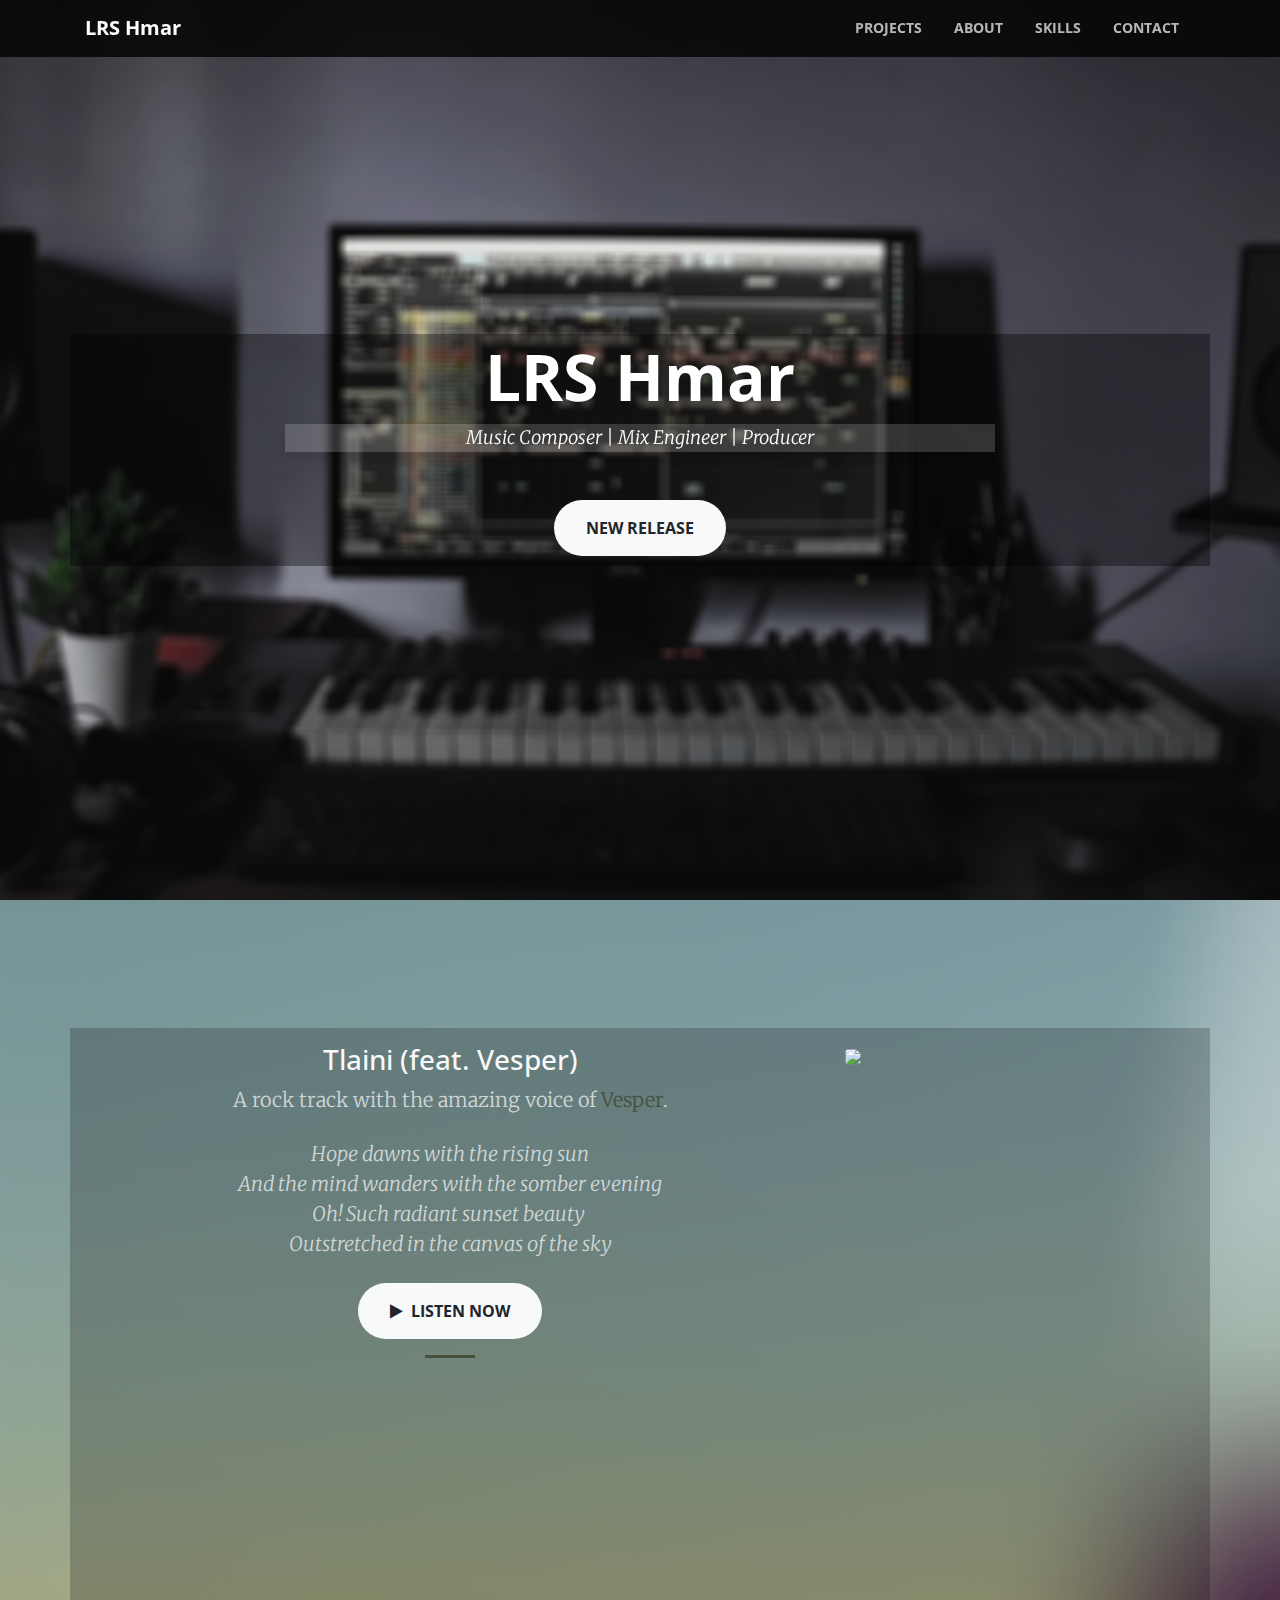
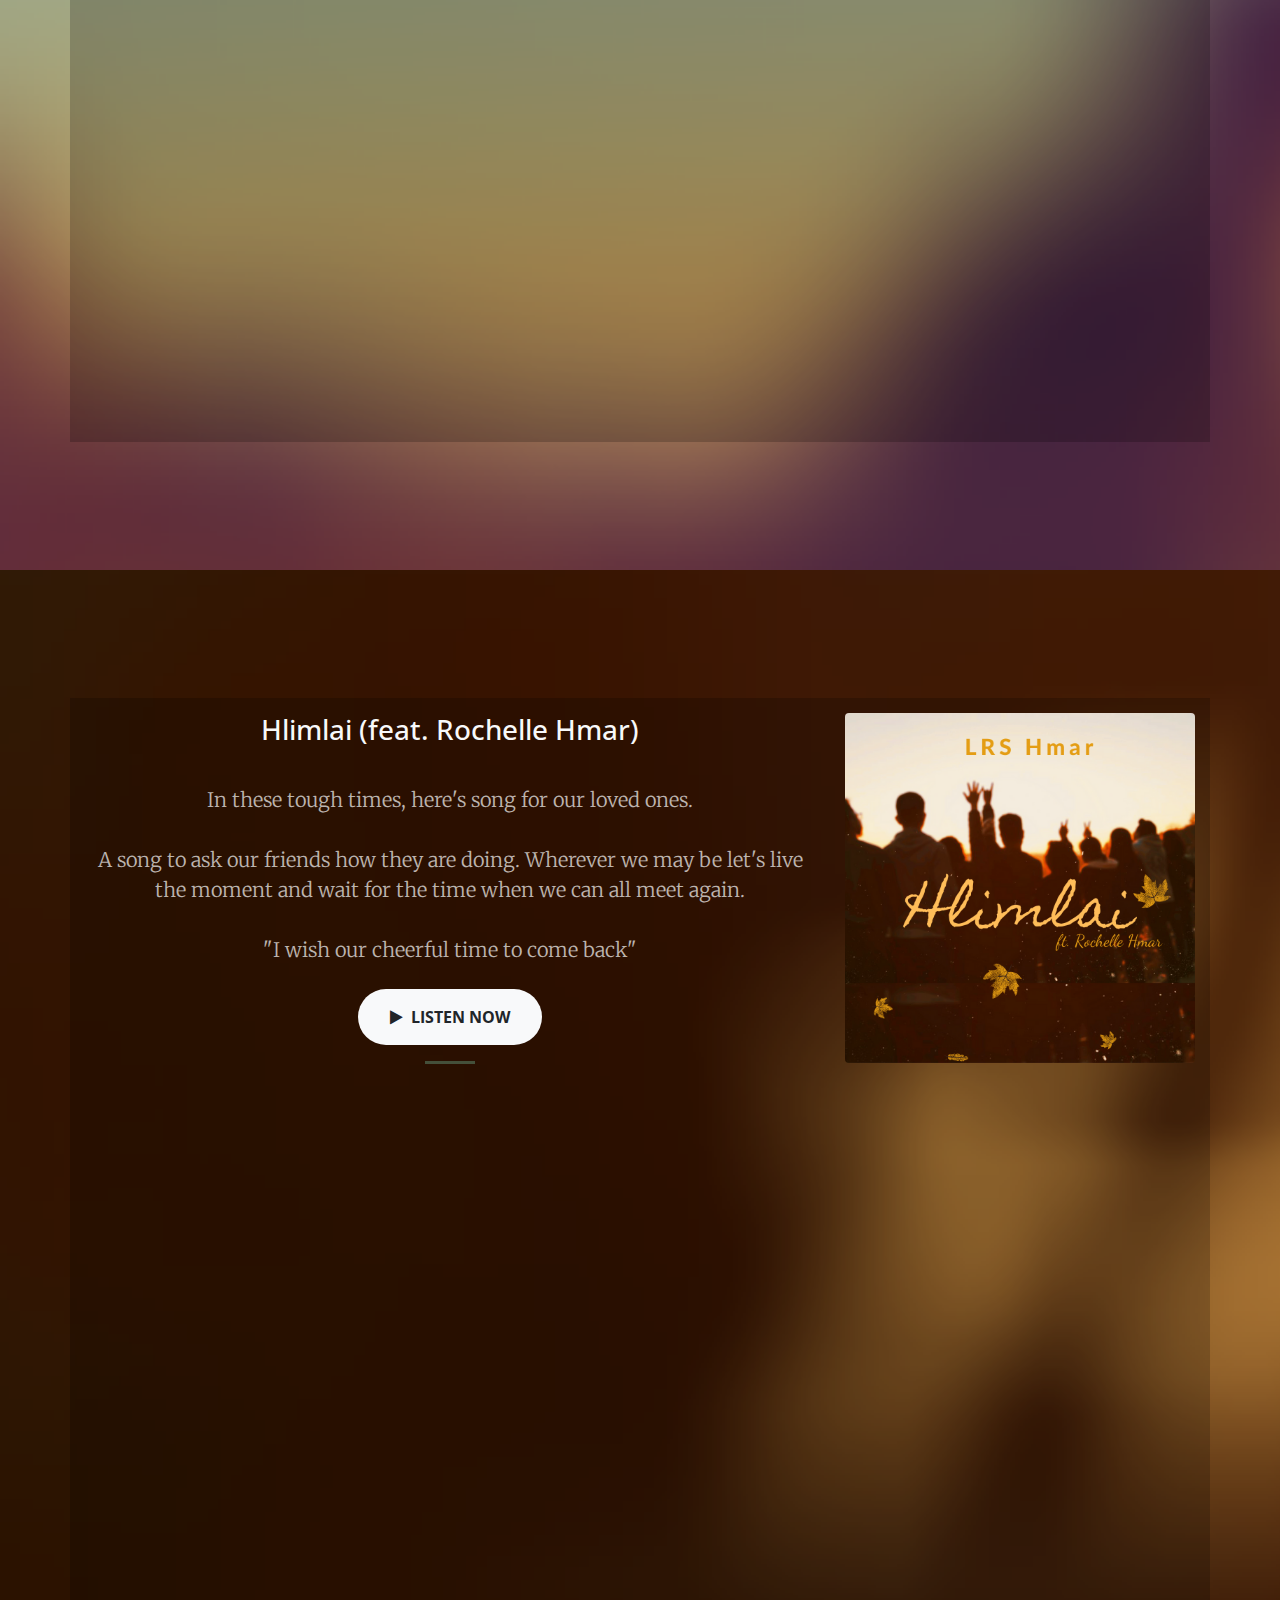
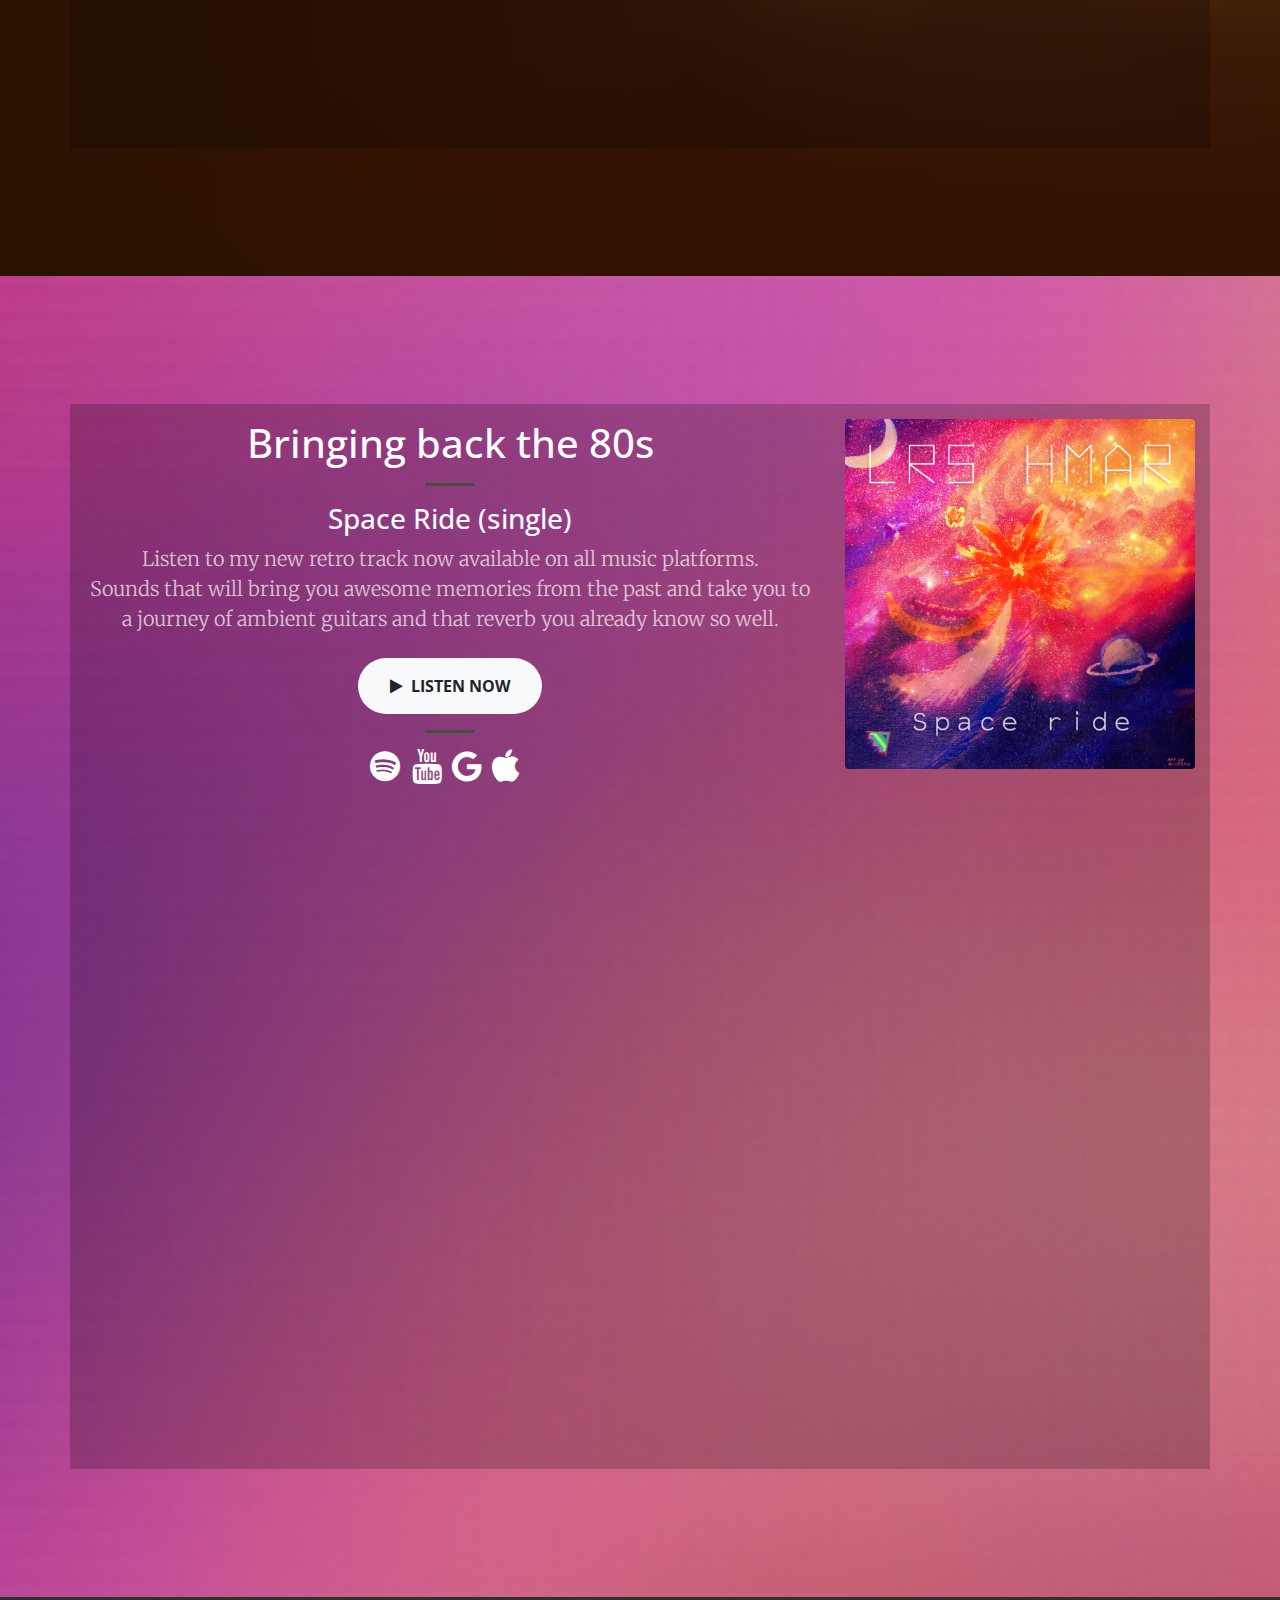
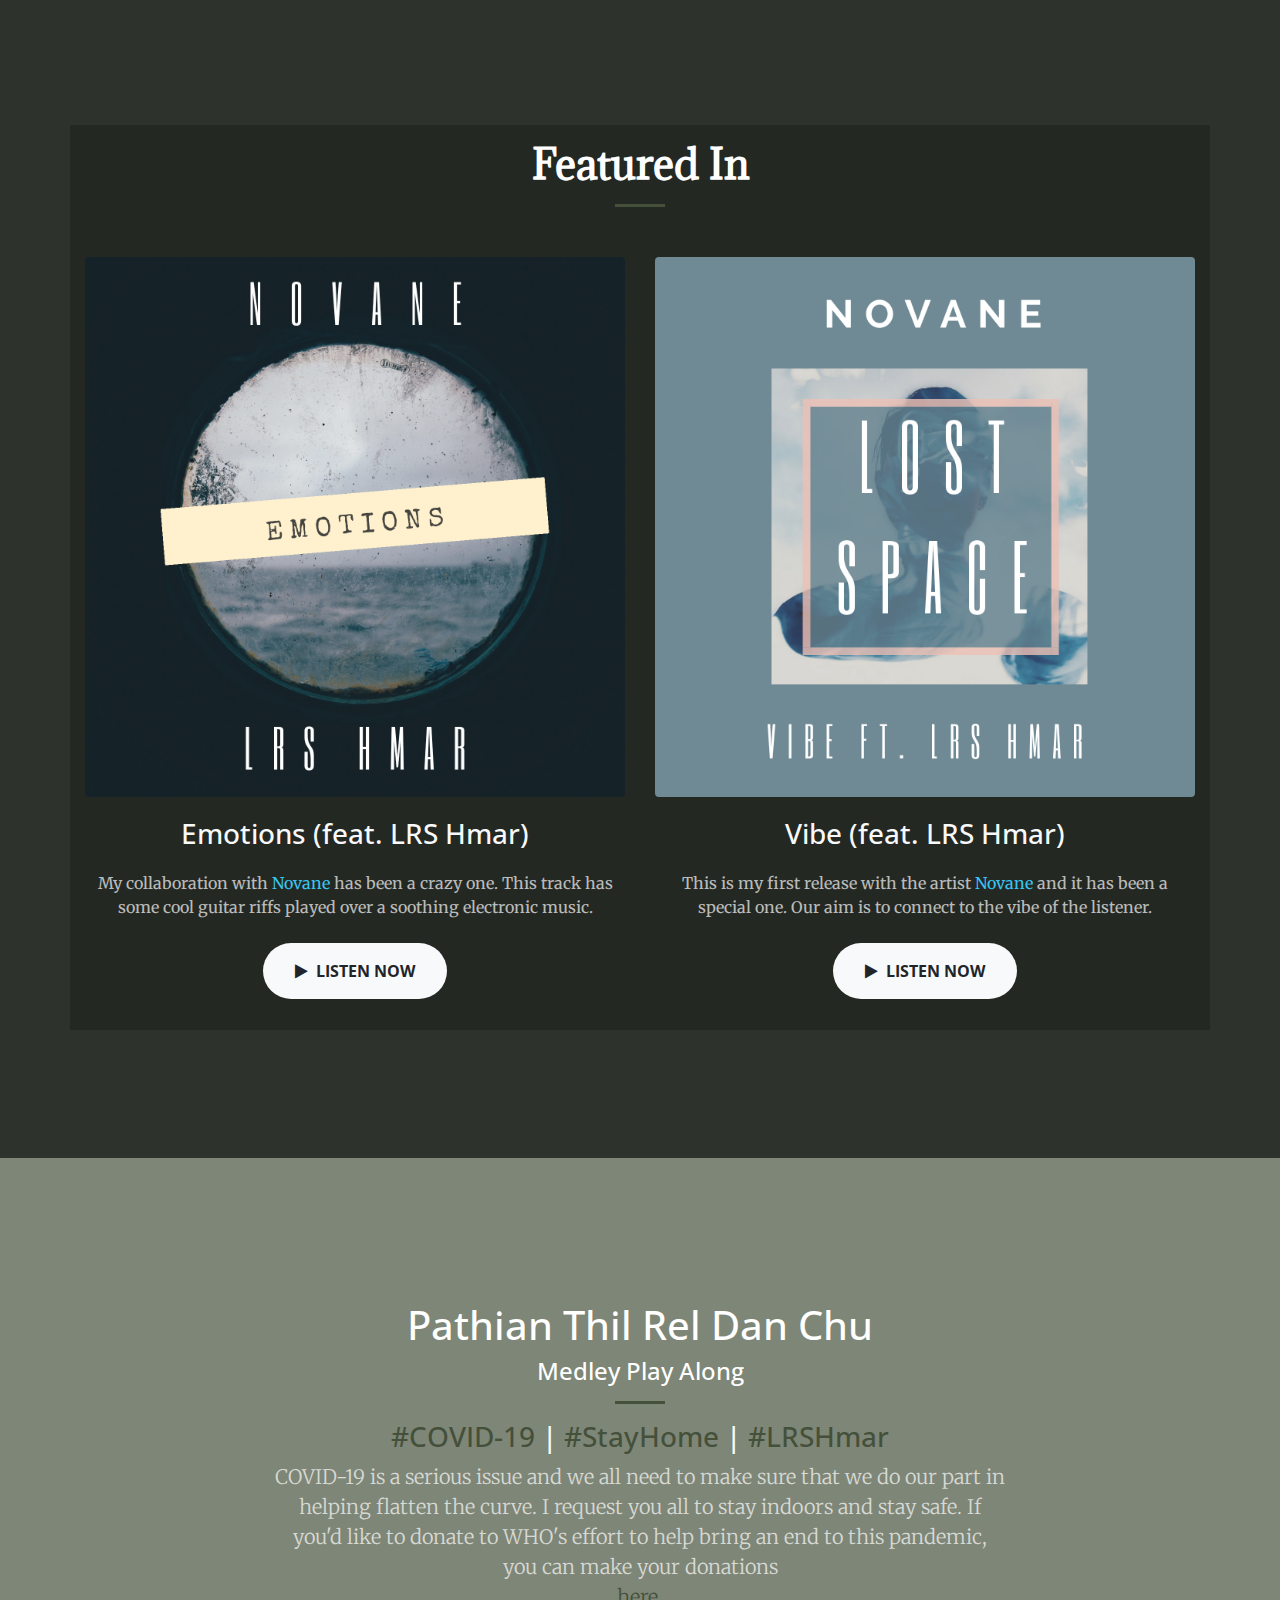
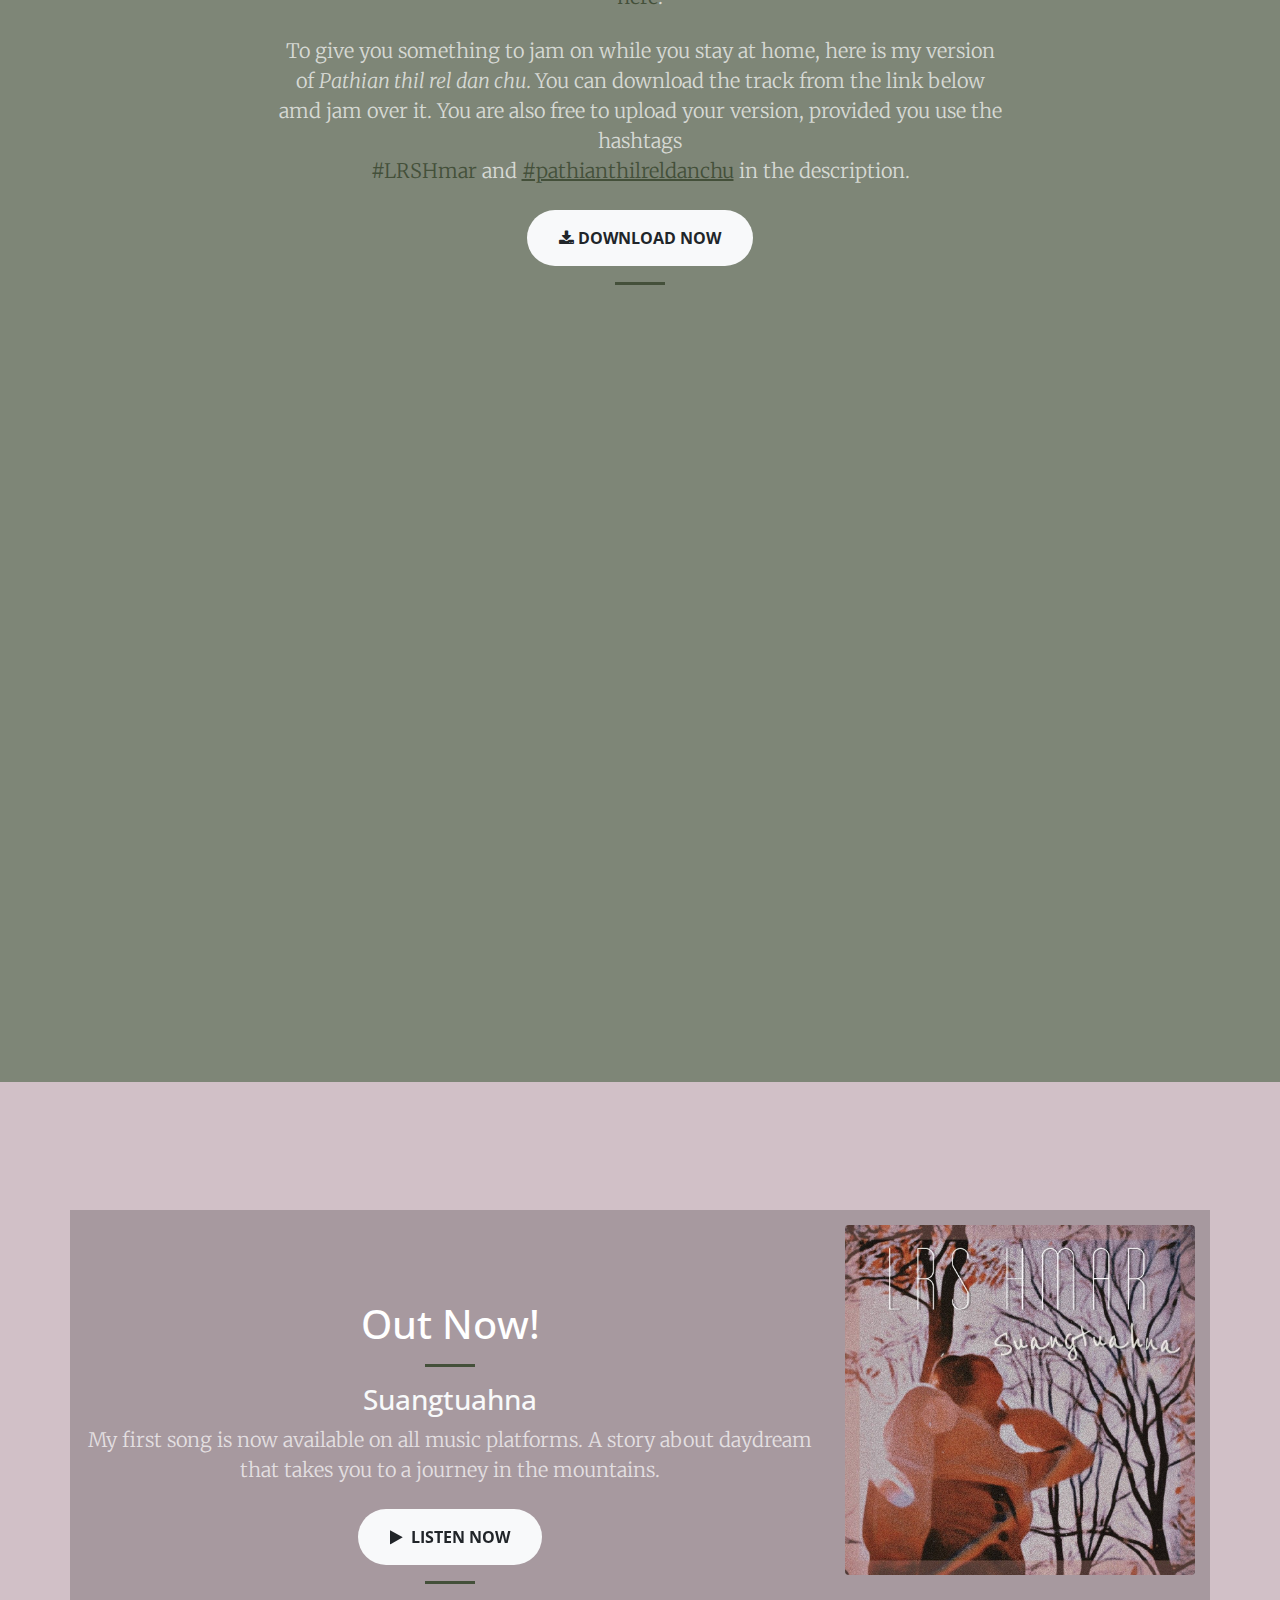
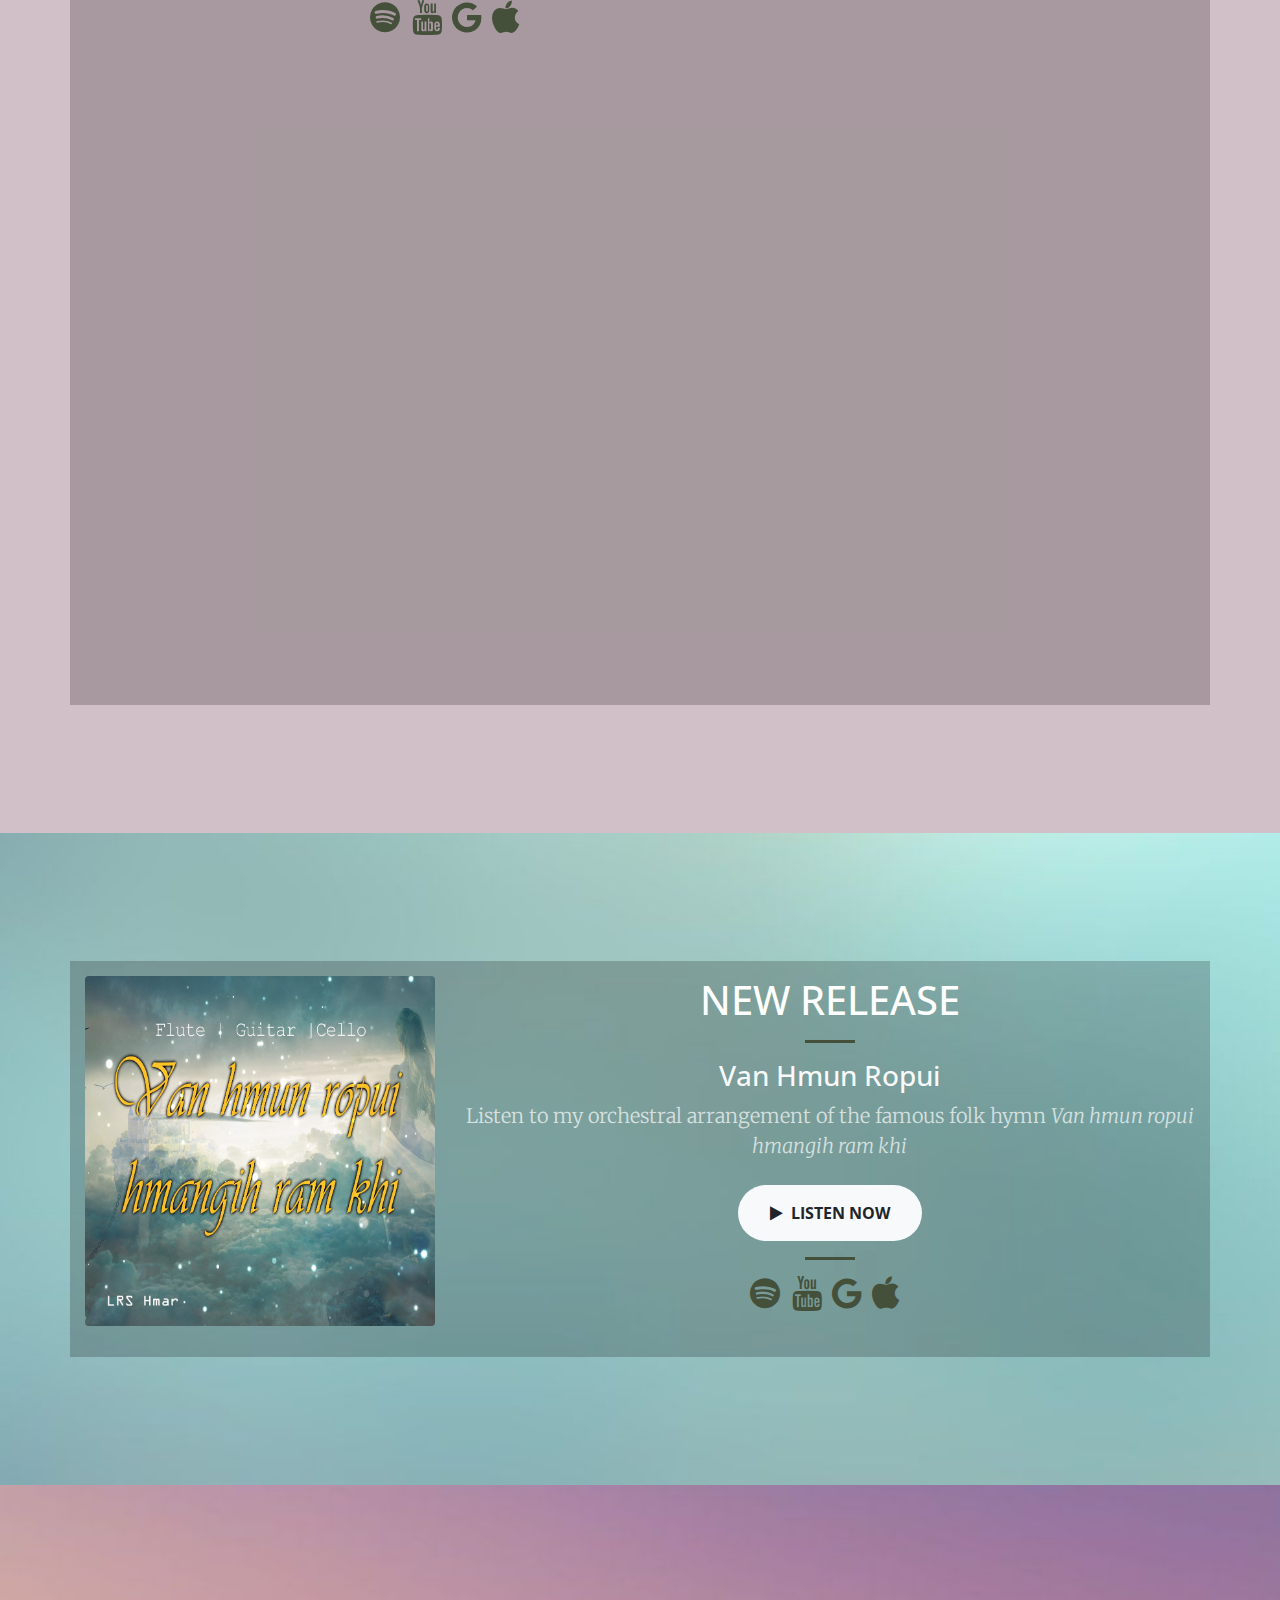
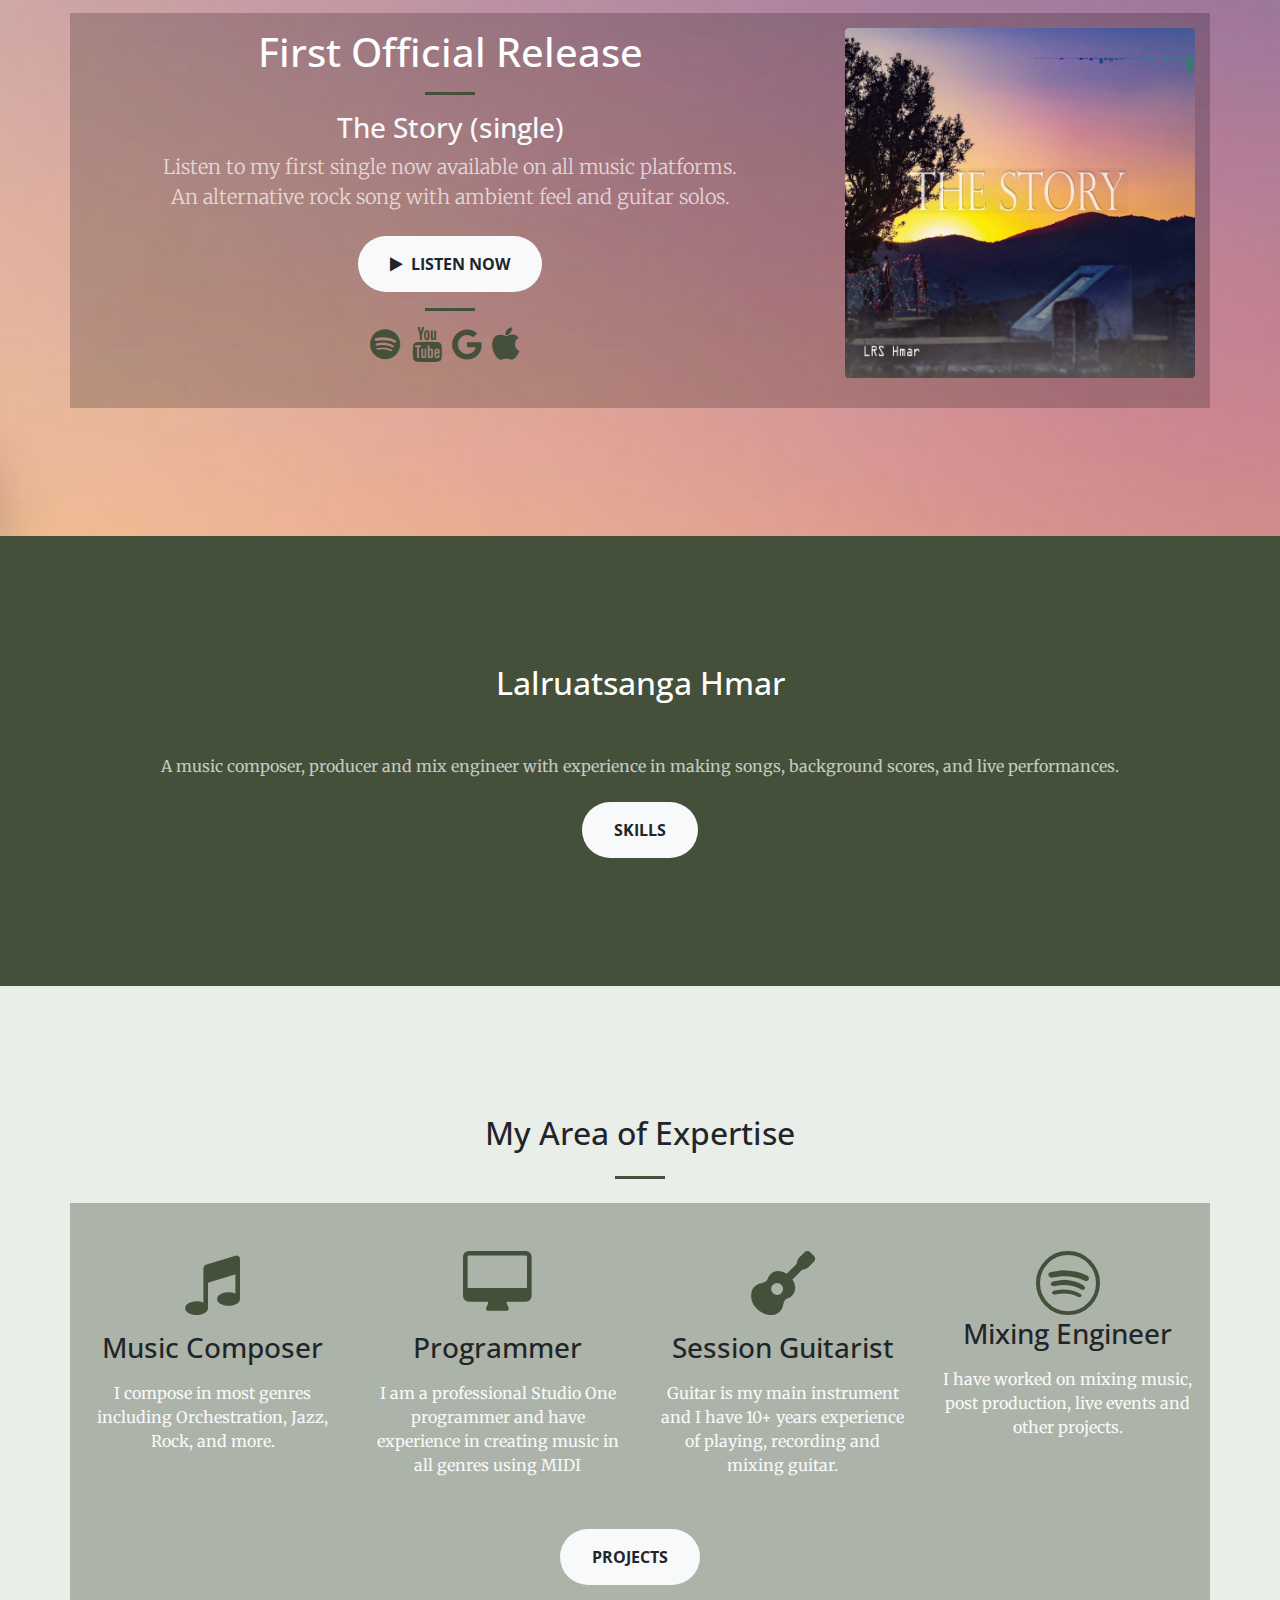
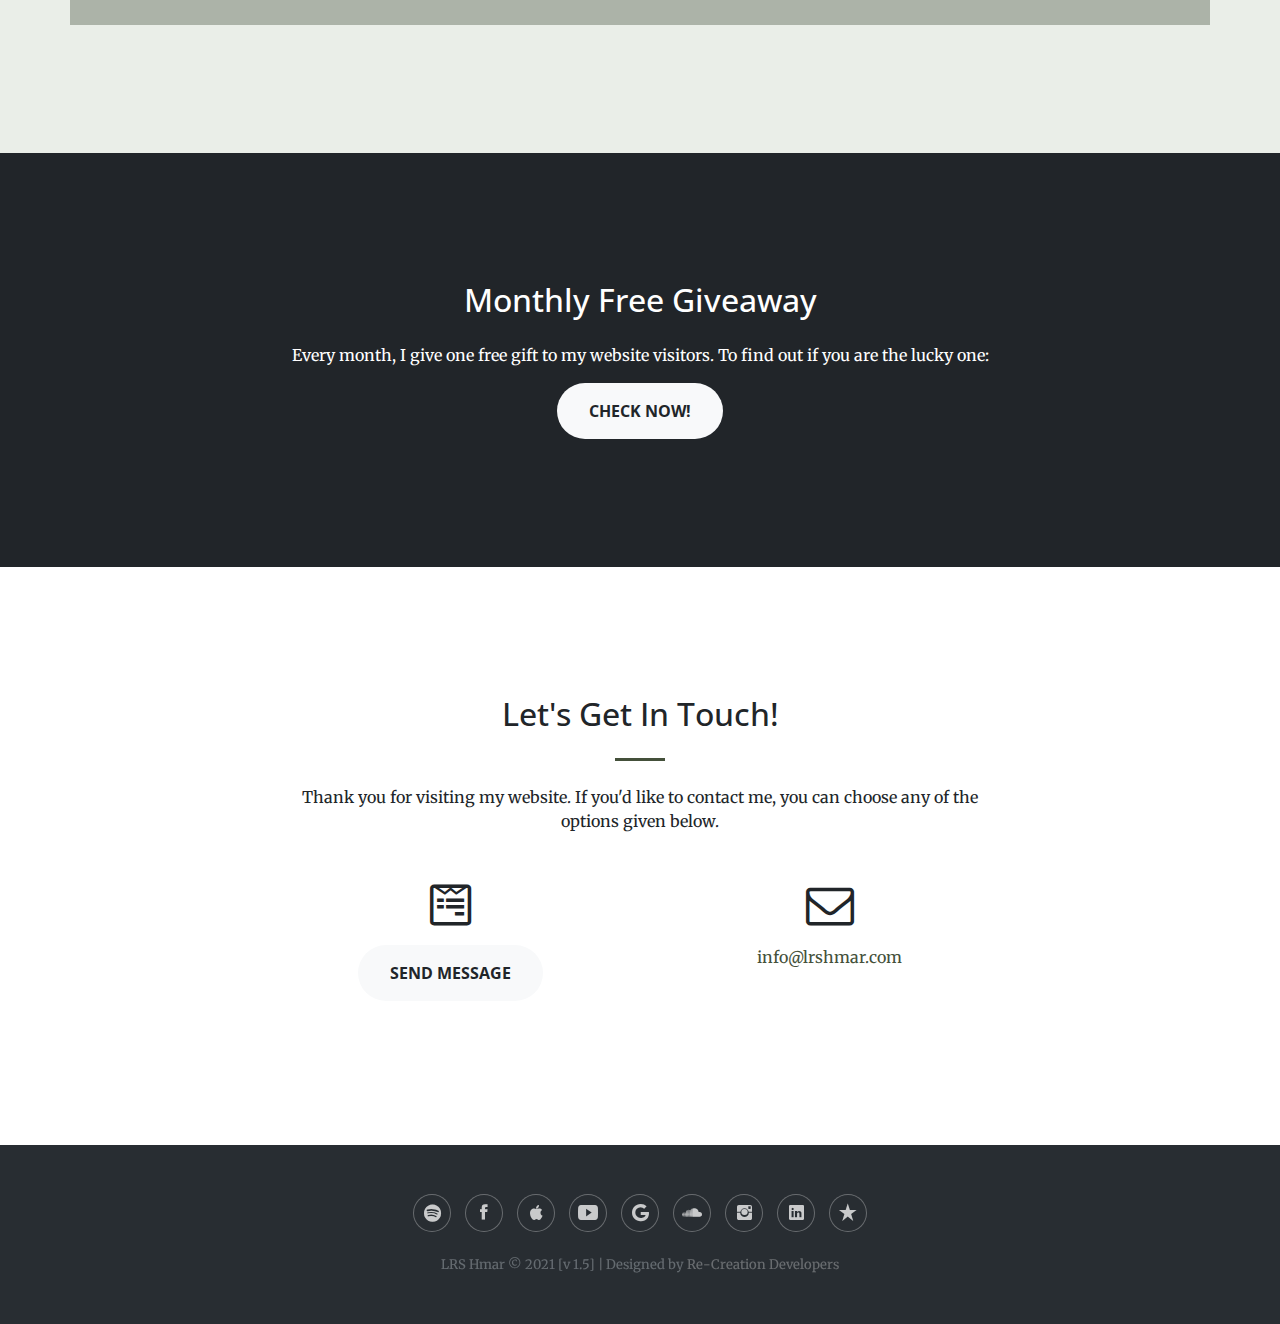
==== commit 08fa1007: "Tlaini pre-release" ====
--- a/index.html
+++ b/index.html
@@ -25,18 +25,17 @@
     <link rel="stylesheet" href="assets/fonts/fontawesome5-overrides.min.css">
     <link rel="stylesheet" href="assets/css/Contact-Form-Clean.css">
     <link rel="stylesheet" href="assets/css/Footer-Dark.css">
-    <link rel="stylesheet" href="https://cdnjs.cloudflare.com/ajax/libs/aos/2.2.0/aos.css">
+    <link rel="stylesheet" href="https://cdnjs.cloudflare.com/ajax/libs/aos/2.3.4/aos.css">
     <link rel="stylesheet" href="https://cdnjs.cloudflare.com/ajax/libs/magnific-popup.js/1.1.0/magnific-popup.min.css">
     <link rel="stylesheet" href="assets/css/Style.css">
 </head>
 
 <body id="page-top" class="definecolorpallett" style="background-size: cover;background-repeat: no-repeat;">
     <nav class="navbar navbar-dark navbar-expand-lg fixed-top navbar-shrink" id="mainNav" style="background-color: rgba(6,5,5,0.86);">
-        <div class="container"><a class="navbar-brand text-capitalize js-scroll-trigger" href="#page-top" style="color: rgb(252,252,252);">LRS Hmar</a><button data-toggle="collapse" data-target="#navbarResponsive" class="navbar-toggler navbar-toggler-right" type="button" aria-controls="navbarResponsive"
-                aria-expanded="false" aria-label="Toggle navigation"><i class="fa fa-align-justify"></i></button>
+        <div class="container"><a class="navbar-brand text-capitalize js-scroll-trigger" href="#page-top" style="color: rgb(252,252,252);">LRS Hmar</a><button data-toggle="collapse" data-target="#navbarResponsive" class="navbar-toggler navbar-toggler-right" type="button" aria-controls="navbarResponsive" aria-expanded="false" aria-label="Toggle navigation"><i class="fa fa-align-justify"></i></button>
             <div class="collapse navbar-collapse" id="navbarResponsive">
                 <ul class="nav navbar-nav ml-auto">
-                    <li class="nav-item"><a class="nav-link js-scroll-trigger" href="#hlimlai">Projects</a></li>
+                    <li class="nav-item"><a class="nav-link js-scroll-trigger" href="#tlaini">Projects</a></li>
                     <li class="nav-item"><a class="nav-link js-scroll-trigger" href="#about">About</a></li>
                     <li class="nav-item"><a class="nav-link js-scroll-trigger" href="#skills">SKILLS</a></li>
                     <li class="nav-item"><a class="nav-link js-scroll-trigger" href="#contact">Contact</a></li>
@@ -52,21 +51,37 @@
                 </div>
             </div>
             <div class="col-lg-8 mx-auto">
-                <p class="shadow text-faded mb-5" style="font-style: italic;color: #ffffff;background-color: rgba(255,255,255,0.17);filter: brightness(172%) sepia(0%);">Music Composer | Mix Engineer | Producer</p><a class="btn btn-primary active sr-only invisible btn-xl js-scroll-trigger" role="button" href="#about" style="background-color: #44503a;">about me</a><a class="btn btn-light btn-xl js-scroll-trigger"
-                    role="button" href="#hlimlai">New Release</a></div>
+                <p class="shadow text-faded mb-5" style="font-style: italic;color: #ffffff;background-color: rgba(255,255,255,0.17);filter: brightness(172%) sepia(0%);">Music Composer | Mix Engineer | Producer</p><a class="btn btn-primary active sr-only invisible btn-xl js-scroll-trigger" role="button" href="#about" style="background-color: #44503a;">about me</a><a class="btn btn-light btn-xl js-scroll-trigger" role="button" href="#tlaini">New Release</a>
+            </div>
         </div>
     </header>
-    <section id="hlimlai" style="background: url(&quot;assets/img/bg-hlimlai.png&quot;), #44503a;background-size: cover, auto;">
+    <section id="tlaini" style="background: url(&quot;assets/img/tlainibg.png&quot;), #44503a;background-size: cover, auto;">
+        <div class="container" style="background-color: rgba(0,0,0,0.2);padding-top: 15px;padding-bottom: 15px;">
+            <div class="row">
+                <div class="col-12 col-xl-8 offset-0 offset-lg-8 offset-xl-6 mx-auto text-center col-xs-12" style="margin-bottom: 14px;">
+                    <h3 class="text-light">Tlaini (feat. Vesper)</h3>
+                    <p class="lead text-center text-faded mb-4">A rock track with the amazing voice of&nbsp;<a href="https://www.instagram.com/vesper_vuite_21/" target="_blank">Vesper</a>.</p>
+                    <p class="lead text-center text-faded mb-4" style="font-style: italic;">Hope dawns with the rising sun<br>And the mind wanders with the somber evening<br>Oh! Such radiant sunset beauty&nbsp;<br>Outstretched in the canvas of the sky</p><a class="btn btn-light btn-xl js-scroll-trigger" role="button" href="http://tlaini.lrshmar.com" target="_blank"><i class="fa fa-play"></i>&nbsp; LISTEN NOW</a>
+                    <hr>
+                    <p class="sr-only invisible"><a href="https://open.spotify.com/track/4TQzBbd6ArHJ4An51EqjtL?si=x8zDrT8pTESePDSqOu19Bw" style="margin-right: 12px;" target="_blank"><i class="fa fa-spotify" style="font-size: 35px;color: rgb(255,255,255);"></i></a><a href="https://www.youtube.com/watch?v=DMF01_-qqB4" style="margin-right: 10px;" target="_blank"><i class="fa fa-youtube" style="font-size: 35px;color: rgb(255,255,255);"></i></a><a href="https://play.google.com/store/music/album/LRS_Hmar_Space_Ride?id=Btuj4n7gaf3hzvtfvojvnjyirsm" style="margin-right: 10px;" target="_blank"><i class="fa fa-google" style="font-size: 35px;color: rgb(255,255,255);"></i></a><a href="https://music.apple.com/in/album/space-ride-single/1526884324" style="margin-right: 10px;" target="_blank"><i class="fa fa-apple" style="font-size: 35px;color: rgb(255,255,255);"></i></a></p>
+                </div>
+                <div class="col-8 col-sm-6 col-md-6 col-lg-6 col-xl-4 offset-2 offset-sm-3 offset-md-3 offset-lg-3 offset-xl-0 col-xs-12"><img class="rounded img-fluid" src="assets/img/tlainicover.png"></div>
+            </div>
+            <div class="row">
+                <div class="col">
+                    <div class="embed-responsive embed-responsive-16by9" style="margin-top: 15px;"><iframe class="embed-responsive-item" src="https://www.youtube.com/embed/NJzGI3UnVO0" allowfullscreen=""></iframe></div>
+                </div>
+            </div>
+        </div>
+    </section>
+    <section id="hlimlai-1" style="background: url(&quot;assets/img/bg-hlimlai.png&quot;), #44503a;background-size: cover, auto;">
         <div class="container" style="background-color: rgba(0,0,0,0.2);padding-top: 15px;padding-bottom: 15px;">
             <div class="row">
                 <div class="col-12 col-xl-8 offset-0 offset-lg-8 offset-xl-6 mx-auto text-center col-xs-12" style="margin-bottom: 14px;">
                     <h3 class="text-light">Hlimlai (feat. Rochelle Hmar)</h3>
-                    <p class="lead text-center text-faded mb-4"><br>In these tough times, here's song for our loved ones.<br><br>A song to ask&nbsp;our friends how they are doing. Wherever we may be let's live the moment and wait for the time when we can all meet again.<br><br>"I wish our cheerful
-                        time to come back"</p><a class="btn btn-light btn-xl js-scroll-trigger" role="button" href="http://hlimlai.lrshmar.com" target="_blank"><i class="fa fa-play"></i>&nbsp; LISTEN NOW</a>
-                    <hr>
-                    <p class="sr-only invisible"><a href="https://open.spotify.com/track/4TQzBbd6ArHJ4An51EqjtL?si=x8zDrT8pTESePDSqOu19Bw" style="margin-right: 12px;" target="_blank"><i class="fa fa-spotify" style="font-size: 35px;color: rgb(255,255,255);"></i></a><a href="https://www.youtube.com/watch?v=DMF01_-qqB4"
-                            style="margin-right: 10px;" target="_blank"><i class="fa fa-youtube" style="font-size: 35px;color: rgb(255,255,255);"></i></a><a href="https://play.google.com/store/music/album/LRS_Hmar_Space_Ride?id=Btuj4n7gaf3hzvtfvojvnjyirsm"
-                            style="margin-right: 10px;" target="_blank"><i class="fa fa-google" style="font-size: 35px;color: rgb(255,255,255);"></i></a><a href="https://music.apple.com/in/album/space-ride-single/1526884324" style="margin-right: 10px;" target="_blank"><i class="fa fa-apple" style="font-size: 35px;color: rgb(255,255,255);"></i></a></p>
+                    <p class="lead text-center text-faded mb-4"><br>In these tough times, here's song for our loved ones.<br><br>A song to ask&nbsp;our friends how they are doing. Wherever we may be let's live the moment and wait for the time when we can all meet again.<br><br>"I wish our cheerful time to come back"</p><a class="btn btn-light btn-xl js-scroll-trigger" role="button" href="http://hlimlai.lrshmar.com" target="_blank"><i class="fa fa-play"></i>&nbsp; LISTEN NOW</a>
+                    <hr>
+                    <p class="sr-only invisible"><a href="https://open.spotify.com/track/4TQzBbd6ArHJ4An51EqjtL?si=x8zDrT8pTESePDSqOu19Bw" style="margin-right: 12px;" target="_blank"><i class="fa fa-spotify" style="font-size: 35px;color: rgb(255,255,255);"></i></a><a href="https://www.youtube.com/watch?v=DMF01_-qqB4" style="margin-right: 10px;" target="_blank"><i class="fa fa-youtube" style="font-size: 35px;color: rgb(255,255,255);"></i></a><a href="https://play.google.com/store/music/album/LRS_Hmar_Space_Ride?id=Btuj4n7gaf3hzvtfvojvnjyirsm" style="margin-right: 10px;" target="_blank"><i class="fa fa-google" style="font-size: 35px;color: rgb(255,255,255);"></i></a><a href="https://music.apple.com/in/album/space-ride-single/1526884324" style="margin-right: 10px;" target="_blank"><i class="fa fa-apple" style="font-size: 35px;color: rgb(255,255,255);"></i></a></p>
                 </div>
                 <div class="col-8 col-sm-6 col-md-6 col-lg-6 col-xl-4 offset-2 offset-sm-3 offset-md-3 offset-lg-3 offset-xl-0 col-xs-12"><img class="rounded img-fluid" src="assets/img/hlimlai.png"></div>
             </div>
@@ -84,12 +99,9 @@
                     <h1 class="text-white section-heading">Bringing back the 80s</h1>
                     <hr>
                     <h3 class="text-light">Space Ride (single)</h3>
-                    <p class="lead text-center text-faded mb-4">Listen to my new retro track now available on all music platforms.<br>Sounds that will bring you awesome memories from the past and take you to a journey of ambient guitars and that reverb you already know so well.</p><a class="btn btn-light btn-xl js-scroll-trigger"
-                        role="button" href="http://spaceride.lrshmar.com" target="_blank"><i class="fa fa-play"></i>&nbsp; LISTEN NOW</a>
-                    <hr>
-                    <p><a href="https://open.spotify.com/track/4TQzBbd6ArHJ4An51EqjtL?si=x8zDrT8pTESePDSqOu19Bw" style="margin-right: 12px;" target="_blank"><i class="fa fa-spotify" style="font-size: 35px;color: rgb(255,255,255);"></i></a><a href="https://www.youtube.com/watch?v=DMF01_-qqB4"
-                            style="margin-right: 10px;" target="_blank"><i class="fa fa-youtube" style="font-size: 35px;color: rgb(255,255,255);"></i></a><a href="https://play.google.com/store/music/album/LRS_Hmar_Space_Ride?id=Btuj4n7gaf3hzvtfvojvnjyirsm"
-                            style="margin-right: 10px;" target="_blank"><i class="fa fa-google" style="font-size: 35px;color: rgb(255,255,255);"></i></a><a href="https://music.apple.com/in/album/space-ride-single/1526884324" style="margin-right: 10px;" target="_blank"><i class="fa fa-apple" style="font-size: 35px;color: rgb(255,255,255);"></i></a></p>
+                    <p class="lead text-center text-faded mb-4">Listen to my new retro track now available on all music platforms.<br>Sounds that will bring you awesome memories from the past and take you to a journey of ambient guitars and that reverb you already know so well.</p><a class="btn btn-light btn-xl js-scroll-trigger" role="button" href="http://spaceride.lrshmar.com" target="_blank"><i class="fa fa-play"></i>&nbsp; LISTEN NOW</a>
+                    <hr>
+                    <p><a href="https://open.spotify.com/track/4TQzBbd6ArHJ4An51EqjtL?si=x8zDrT8pTESePDSqOu19Bw" style="margin-right: 12px;" target="_blank"><i class="fa fa-spotify" style="font-size: 35px;color: rgb(255,255,255);"></i></a><a href="https://www.youtube.com/watch?v=DMF01_-qqB4" style="margin-right: 10px;" target="_blank"><i class="fa fa-youtube" style="font-size: 35px;color: rgb(255,255,255);"></i></a><a href="https://play.google.com/store/music/album/LRS_Hmar_Space_Ride?id=Btuj4n7gaf3hzvtfvojvnjyirsm" style="margin-right: 10px;" target="_blank"><i class="fa fa-google" style="font-size: 35px;color: rgb(255,255,255);"></i></a><a href="https://music.apple.com/in/album/space-ride-single/1526884324" style="margin-right: 10px;" target="_blank"><i class="fa fa-apple" style="font-size: 35px;color: rgb(255,255,255);"></i></a></p>
                 </div>
                 <div class="col-8 col-sm-6 col-md-6 col-lg-6 col-xl-4 offset-2 offset-sm-3 offset-md-3 offset-lg-3 offset-xl-0 col-xs-12"><img class="rounded img-fluid" src="assets/img/space-ride.jpg"></div>
             </div>
@@ -108,14 +120,12 @@
                 <div class="col-8 col-sm-6 col-md-6 col-lg-6 col-xl-6 offset-2 offset-sm-3 offset-md-3 offset-lg-3 offset-xl-0 col-xs-12"><img class="rounded img-fluid" src="assets/img/emotions-feat-lrshmar.png">
                     <h3 class="text-center text-light" style="margin-top: 20px;">Emotions (feat. LRS Hmar)</h3>
                     <p class="text-center text-faded mb-4" style="margin-top: 20px;">My collaboration with&nbsp;<a href="https://novanemusic.com" style="color: rgb(56,197,241);" target="_blank">Novane</a>&nbsp;has been a crazy one. This track has some cool guitar riffs played over a soothing electronic music.</p>
-                    <p
-                        class="text-center"><a class="btn btn-light btn-xl js-scroll-trigger" role="button" href="http://novaneemotionsfeat.lrshmar.com" target="_blank"><i class="fa fa-play"></i>&nbsp; LISTEN NOW</a></p>
+                    <p class="text-center"><a class="btn btn-light btn-xl js-scroll-trigger" role="button" href="http://novaneemotionsfeat.lrshmar.com" target="_blank"><i class="fa fa-play"></i>&nbsp; LISTEN NOW</a></p>
                 </div>
                 <div class="col-8 col-sm-6 col-md-6 col-lg-6 col-xl-6 offset-2 offset-sm-3 offset-md-3 offset-lg-3 offset-xl-0 col-xs-12"><img class="rounded img-fluid" src="assets/img/vibes.png">
                     <h3 class="text-center text-light" style="margin-top: 20px;">Vibe (feat. LRS Hmar)</h3>
                     <p class="text-center text-faded mb-4" style="margin-top: 20px;">This is my first release with the artist&nbsp;<a href="https://novanemusic.com" style="color: rgb(56,197,241);" target="_blank">Novane</a>&nbsp;and it has been a special one. Our aim is to connect to the vibe of the listener.</p>
-                    <p
-                        class="text-center"><a class="btn btn-light btn-xl js-scroll-trigger" role="button" href="http://novanevibefeat.lrshmar.com" target="_blank"><i class="fa fa-play"></i>&nbsp; LISTEN NOW</a></p>
+                    <p class="text-center"><a class="btn btn-light btn-xl js-scroll-trigger" role="button" href="http://novanevibefeat.lrshmar.com" target="_blank"><i class="fa fa-play"></i>&nbsp; LISTEN NOW</a></p>
                 </div>
             </div>
         </div>
@@ -128,13 +138,9 @@
                     <h1 class="text-white section-heading">Pathian Thil Rel Dan Chu<br></h1>
                     <h4 class="text-white section-heading">Medley Play Along<br></h4>
                     <hr>
-                    <h3 class="text-light"><a href="https://www.who.int/emergencies/diseases/novel-coronavirus-2019" target="_blank">#COVID-19</a>&nbsp;|&nbsp;<a href="https://twitter.com/hashtag/stayhome" target="_blank">#StayHome</a>&nbsp;|&nbsp;<a href="https://www.youtube.com/results?search_query=%23LRSHmar"
-                            target="_blank">#LRSHmar</a></h3>
-                    <p class="lead text-center text-faded mb-4">COVID-19 is a serious issue and we all need to make sure that we do our part in helping flatten the curve. I request you all to stay indoors and stay safe. If you'd like to donate to WHO's effort to help bring an end to this pandemic,
-                        you can make your donations<br><a href="https://www.who.int/emergencies/diseases/novel-coronavirus-2019/donate" target="_blank">here</a>.</p>
-                    <p class="lead text-center text-faded mb-4">To give you something to jam on while you stay at home, here is my version of&nbsp;<em>Pathian thil rel dan chu. </em>You can download the track from the link below amd jam over it. You are also free to upload your version, provided
-                        you use the hashtags<br><a href="https://lrshmar.com" target="_blank">#LRSHmar</a>&nbsp;and&nbsp;<a href="https://www.youtube.com/results?search_query=%23PathianThilRelDanChu" target="_blank"><span style="text-decoration: underline;">#pathianthilreldanchu</span></a>&nbsp;in
-                        the description.</p><a class="btn btn-light btn-xl js-scroll-trigger" role="button" href="https://lrshmar.com/downloads/lrs-hmar-unreleased/2903/LRS_Hmar_-_Pathian_Thil_Rel_Dan_Chu_-_Medley_Backing_Track.zip?download=1" target="_blank"><i class="fa fa-download"></i>&nbsp;Download now</a>
+                    <h3 class="text-light"><a href="https://www.who.int/emergencies/diseases/novel-coronavirus-2019" target="_blank">#COVID-19</a>&nbsp;|&nbsp;<a href="https://twitter.com/hashtag/stayhome" target="_blank">#StayHome</a>&nbsp;|&nbsp;<a href="https://www.youtube.com/results?search_query=%23LRSHmar" target="_blank">#LRSHmar</a></h3>
+                    <p class="lead text-center text-faded mb-4">COVID-19 is a serious issue and we all need to make sure that we do our part in helping flatten the curve. I request you all to stay indoors and stay safe. If you'd like to donate to WHO's effort to help bring an end to this pandemic, you can make your donations<br><a href="https://www.who.int/emergencies/diseases/novel-coronavirus-2019/donate" target="_blank">here</a>.</p>
+                    <p class="lead text-center text-faded mb-4">To give you something to jam on while you stay at home, here is my version of&nbsp;<em>Pathian thil rel dan chu. </em>You can download the track from the link below amd jam over it. You are also free to upload your version, provided you use the hashtags<br><a href="https://lrshmar.com" target="_blank">#LRSHmar</a>&nbsp;and&nbsp;<a href="https://www.youtube.com/results?search_query=%23PathianThilRelDanChu" target="_blank"><span style="text-decoration: underline;">#pathianthilreldanchu</span></a>&nbsp;in the description.</p><a class="btn btn-light btn-xl js-scroll-trigger" role="button" href="https://lrshmar.com/downloads/lrs-hmar-unreleased/2903/LRS_Hmar_-_Pathian_Thil_Rel_Dan_Chu_-_Medley_Backing_Track.zip?download=1" target="_blank"><i class="fa fa-download"></i>&nbsp;Download now</a>
                     <hr>
                 </div>
             </div>
@@ -156,9 +162,7 @@
                     <p class="lead text-center visible text-faded mb-4">My first song is now available on all music platforms. A story about daydream that takes you to a journey in the mountains.</p>
                     <p class="lead text-center visible text-faded mb-4"></p><a class="btn btn-light visible btn-xl js-scroll-trigger" role="button" href="http://suangtuahna.lrshmar.com" target="_blank" style="filter: blur(0px);"><i class="fa fa-play"></i>&nbsp; LISTEN NOW</a>
                     <hr style="filter: blur(0px);">
-                    <p class="visible" style="filter: blur(0px);"><a href="https://open.spotify.com/track/1BA8LKoliOf8aRpXRPVpRy" style="margin-right: 12px;" target="_blank"><i class="fa fa-spotify" style="font-size: 35px;"></i></a><a style="margin-right: 10px;" target="_blank" href="https://www.youtube.com/watch?v=Xkw7CQ5B0D4"><i class="fa fa-youtube" style="font-size: 35px;"></i></a>
-                        <a
-                            href="https://play.google.com/store/music/album?id=Bgjhkpk225b6ezobenfvslmpsfu&amp;tid=song-Tqlrh74cbejzaymmc7oce73qaxy" style="margin-right: 10px;" target="_blank"><i class="fa fa-google" style="font-size: 35px;"></i></a><a href="https://music.apple.com/in/album/suangtuahna/1500023021?i=1500023022" style="margin-right: 10px;" target="_blank"><i class="fa fa-apple" style="font-size: 35px;"></i></a></p>
+                    <p class="visible" style="filter: blur(0px);"><a href="https://open.spotify.com/track/1BA8LKoliOf8aRpXRPVpRy" style="margin-right: 12px;" target="_blank"><i class="fa fa-spotify" style="font-size: 35px;"></i></a><a style="margin-right: 10px;" target="_blank" href="https://www.youtube.com/watch?v=Xkw7CQ5B0D4"><i class="fa fa-youtube" style="font-size: 35px;"></i></a><a href="https://play.google.com/store/music/album?id=Bgjhkpk225b6ezobenfvslmpsfu&amp;tid=song-Tqlrh74cbejzaymmc7oce73qaxy" style="margin-right: 10px;" target="_blank"><i class="fa fa-google" style="font-size: 35px;"></i></a><a href="https://music.apple.com/in/album/suangtuahna/1500023021?i=1500023022" style="margin-right: 10px;" target="_blank"><i class="fa fa-apple" style="font-size: 35px;"></i></a></p>
                 </div>
                 <div class="col-8 col-sm-6 col-md-6 col-lg-6 col-xl-4 offset-2 offset-sm-3 offset-md-3 offset-lg-3 offset-xl-0 col-xs-12"><img class="rounded img-fluid" src="assets/img/suangtuahna.jpg" style="filter: blur(0px);"></div>
             </div>
@@ -180,9 +184,7 @@
                     <p class="lead text-center text-faded mb-4">Listen to my orchestral arrangement of the famous folk hymn <em>Van hmun ropui hmangih ram khi</em><br></p>
                     <p class="lead text-center text-faded mb-4"></p><a class="btn btn-light btn-xl js-scroll-trigger" role="button" href="http://vanhmunropui.lrshmar.com" target="_blank"><i class="fa fa-play"></i>&nbsp; LISTEN NOW</a>
                     <hr>
-                    <p><a href="https://open.spotify.com/album/5X4873Wo9o1MsgOVdtYidH" style="margin-right: 12px;" target="_blank"><i class="fa fa-spotify" style="font-size: 35px;"></i></a><a href="https://www.youtube.com/watch?v=BMJhv7FMKNo" style="margin-right: 10px;"
-                            target="_blank"><i class="fa fa-youtube" style="font-size: 35px;"></i></a><a href="https://play.google.com/store/music/album?id=Bko6fg2hjohcorkgbatsnzfflg4&amp;tid=song-Thtsvq554o4wxc7ffmr6jdhyuli&amp;PCamRefID=LFV_305b630ff5d4620337ea8d2d743ee2c8"
-                            style="margin-right: 10px;" target="_blank"><i class="fa fa-google" style="font-size: 35px;"></i></a><a href="https://music.apple.com/in/album/1482509910" style="margin-right: 10px;" target="_blank"><i class="fa fa-apple" style="font-size: 35px;"></i></a></p>
+                    <p><a href="https://open.spotify.com/album/5X4873Wo9o1MsgOVdtYidH" style="margin-right: 12px;" target="_blank"><i class="fa fa-spotify" style="font-size: 35px;"></i></a><a href="https://www.youtube.com/watch?v=BMJhv7FMKNo" style="margin-right: 10px;" target="_blank"><i class="fa fa-youtube" style="font-size: 35px;"></i></a><a href="https://play.google.com/store/music/album?id=Bko6fg2hjohcorkgbatsnzfflg4&amp;tid=song-Thtsvq554o4wxc7ffmr6jdhyuli&amp;PCamRefID=LFV_305b630ff5d4620337ea8d2d743ee2c8" style="margin-right: 10px;" target="_blank"><i class="fa fa-google" style="font-size: 35px;"></i></a><a href="https://music.apple.com/in/album/1482509910" style="margin-right: 10px;" target="_blank"><i class="fa fa-apple" style="font-size: 35px;"></i></a></p>
                 </div>
             </div>
         </div>
@@ -196,11 +198,7 @@
                     <h3 class="text-light">The Story (single)</h3>
                     <p class="lead text-center text-faded mb-4">Listen to my first single now available on all music platforms.<br>An alternative rock song with ambient feel and guitar solos.</p><a class="btn btn-light btn-xl js-scroll-trigger" role="button" href="http://thestory.lrshmar.com" target="_blank"><i class="fa fa-play"></i>&nbsp; LISTEN NOW</a>
                     <hr>
-                    <p><a href="https://open.spotify.com/album/3DwMr4zNeZ29HKR3iqMzzJ" style="margin-right: 12px;" target="_blank"><i class="fa fa-spotify" style="font-size: 35px;"></i></a><a href="https://www.youtube.com/watch?v=5E7V4Xxfr4c" style="margin-right: 10px;"
-                            target="_blank"><i class="fa fa-youtube" style="font-size: 35px;"></i></a><a href="https://play.google.com/store/music/album?id=Behlgw4n5y5yi3cybzyl2wjpw3e" style="margin-right: 10px;" target="_blank"><i class="fa fa-google" style="font-size: 35px;"></i></a>
-                        <a
-                            href="https://music.apple.com/in/album/the-story/1479707973?i=1479707976" style="margin-right: 10px;" target="_blank"><i class="fa fa-apple" style="font-size: 35px;"></i></a>
-                    </p>
+                    <p><a href="https://open.spotify.com/album/3DwMr4zNeZ29HKR3iqMzzJ" style="margin-right: 12px;" target="_blank"><i class="fa fa-spotify" style="font-size: 35px;"></i></a><a href="https://www.youtube.com/watch?v=5E7V4Xxfr4c" style="margin-right: 10px;" target="_blank"><i class="fa fa-youtube" style="font-size: 35px;"></i></a><a href="https://play.google.com/store/music/album?id=Behlgw4n5y5yi3cybzyl2wjpw3e" style="margin-right: 10px;" target="_blank"><i class="fa fa-google" style="font-size: 35px;"></i></a><a href="https://music.apple.com/in/album/the-story/1479707973?i=1479707976" style="margin-right: 10px;" target="_blank"><i class="fa fa-apple" style="font-size: 35px;"></i></a></p>
                 </div>
                 <div class="col-8 col-sm-6 col-md-6 col-lg-6 col-xl-4 offset-2 offset-sm-3 offset-md-3 offset-lg-3 offset-xl-0 col-xs-12"><img class="rounded img-fluid" src="assets/img/thestorycover.jpg"></div>
             </div>
@@ -212,8 +210,11 @@
                 <div class="col offset-lg-8 mx-auto text-center">
                     <h2 class="text-white section-heading">Lalruatsanga Hmar</h2>
                     <hr class="light my-4">
-                    <p class="text-faded mb-4">A music composer, producer and mix engineer with experience in making songs, background scores, and live performances.</p><a class="btn btn-light btn-xl js-scroll-trigger" role="button" href="#skills">Skills</a></div>
-            </div>
+                    <p class="text-faded mb-4">A music composer, producer and mix engineer with experience in making songs, background scores, and live performances.</p><a class="btn btn-light btn-xl js-scroll-trigger" role="button" href="#skills">Skills</a>
+                </div>
+            </div>
+            <div class="row"><script src="https://apps.elfsight.com/p/platform.js" defer></script>
+<div class="elfsight-app-9621ded3-c3b4-42ba-af99-23067ccaef7c"></div></div>
         </div>
     </section>
     <section id="skills" style="background-color: #eaeee8;">
@@ -260,19 +261,38 @@
     <section class="sr-only p-0" id="projects" style="margin-bottom: 60px;">
         <div class="container-fluid p-0">
             <div class="row no-gutters">
-                <div class="col-sm-6 col-lg-4"><a class="portfolio-box" href="https://www.youtube.com/watch?v=4sHGeUY7nL8" target="_blank"><img class="img-fluid" src="assets/img/daydream.png" alt="daydream"><div class="portfolio-box-caption"><div class="portfolio-box-caption-content"><div class="project-category text-faded"><span>Indie rock</span></div><div class="project-name"><span>Daydream</span></div></div></div></a></div>
-                <div
-                    class="col-sm-6 col-lg-4"><a class="portfolio-box" href="https://www.youtube.com/watch?v=4sHGeUY7nL8" target="_blank"><img class="img-fluid" src="assets/img/daydream.png" alt="daydream"><div class="portfolio-box-caption"><div class="portfolio-box-caption-content"><div class="project-category text-faded"><span>Indie rock</span></div><div class="project-name"><span>Daydream</span></div></div></div></a></div>
-            <div
-                class="col-sm-6 col-lg-4"><a class="portfolio-box" href="https://www.youtube.com/watch?v=4sHGeUY7nL8" target="_blank"><img class="img-fluid" src="assets/img/daydream.png" alt="daydream"><div class="portfolio-box-caption"><div class="portfolio-box-caption-content"><div class="project-category text-faded"><span>Indie rock</span></div><div class="project-name"><span>Daydream</span></div></div></div></a></div>
-        </div>
+                <div class="col-sm-6 col-lg-4"><a class="portfolio-box" href="https://www.youtube.com/watch?v=4sHGeUY7nL8" target="_blank"><img class="img-fluid" src="assets/img/daydream.png" alt="daydream">
+                        <div class="portfolio-box-caption">
+                            <div class="portfolio-box-caption-content">
+                                <div class="project-category text-faded"><span>Indie rock</span></div>
+                                <div class="project-name"><span>Daydream</span></div>
+                            </div>
+                        </div>
+                    </a></div>
+                <div class="col-sm-6 col-lg-4"><a class="portfolio-box" href="https://www.youtube.com/watch?v=4sHGeUY7nL8" target="_blank"><img class="img-fluid" src="assets/img/daydream.png" alt="daydream">
+                        <div class="portfolio-box-caption">
+                            <div class="portfolio-box-caption-content">
+                                <div class="project-category text-faded"><span>Indie rock</span></div>
+                                <div class="project-name"><span>Daydream</span></div>
+                            </div>
+                        </div>
+                    </a></div>
+                <div class="col-sm-6 col-lg-4"><a class="portfolio-box" href="https://www.youtube.com/watch?v=4sHGeUY7nL8" target="_blank"><img class="img-fluid" src="assets/img/daydream.png" alt="daydream">
+                        <div class="portfolio-box-caption">
+                            <div class="portfolio-box-caption-content">
+                                <div class="project-category text-faded"><span>Indie rock</span></div>
+                                <div class="project-name"><span>Daydream</span></div>
+                            </div>
+                        </div>
+                    </a></div>
+            </div>
         </div>
     </section>
     <section class="bg-dark text-white">
         <div class="container text-center">
             <h2 class="mb-4">Monthly Free Giveaway</h2>
-            <p>Every month, I give one free gift to my website visitors. To find out if you are the lucky one:</p><button class="btn btn-light sr-only invisible btn-xl sr-button" data-aos="zoom-in" data-aos-duration="400" data-aos-once="true" type="button"
-                data-toggle="modal" data-target="#freegifts">CHECK Now!</button><a class="btn btn-light btn-xl sr-button" role="button" data-aos="zoom-in" data-aos-duration="400" data-aos-once="true" href="#covid-19">CHECK Now!</a></div>
+            <p>Every month, I give one free gift to my website visitors. To find out if you are the lucky one:</p><button class="btn btn-light sr-only invisible btn-xl sr-button" data-aos="zoom-in" data-aos-duration="400" data-aos-once="true" type="button" data-toggle="modal" data-target="#freegifts">CHECK Now!</button><a class="btn btn-light btn-xl sr-button" role="button" data-aos="zoom-in" data-aos-duration="400" data-aos-once="true" href="#covid-19">CHECK Now!</a>
+        </div>
     </section>
     <section id="contact" style="background-color: #ffffff;">
         <div class="container">
@@ -306,13 +326,9 @@
         <footer>
             <div class="container">
                 <div class="row">
-                    <div class="col item social"><a href="https://open.spotify.com/artist/0RUoiEAe4uPdkUxKP8eBhx" target="_blank"><i class="fa fa-spotify"></i></a><a href="https://www.facebook.com/lrsa.syn" target="_blank"><i class="icon ion-social-facebook"></i></a><a href="https://music.apple.com/in/artist/lrs-hmar/1479698323"
-                            target="_blank"><i class="icon ion-social-apple"></i></a><a href="https://www.youtube.com/channel/UCSP2cntHeW4kgjBS7TzfDJQ" target="_blank"><i class="icon ion-social-youtube"></i></a><a href="https://play.google.com/store/music/artist?id=Aiyjh2ftzeyfjbuimyjsay35u4a"
-                            target="_blank"><i class="fa fa-google"></i></a><a href="https://soundcloud.com/lalruatsanga" target="_blank"><i class="la la-soundcloud"></i></a><a href="https://www.instagram.com/lrs_hmar/" target="_blank"><i class="icon ion-social-instagram"></i></a>
-                        <a
-                            href="https://www.linkedin.com/in/lalruatsanga-hmarsial-832b24106" target="_blank"><i class="icon ion-social-linkedin"></i></a><a href="https://www.reverbnation.com/lalruatsanga" target="_blank"><i class="icon ion-star"></i></a></div>
-                </div>
-                <p class="copyright">LRS Hmar © 2020 [v 1.4 rev. 4006] | Designed by&nbsp;<a class="developer" href="https://recreationdevelopers.com" target="_blank">Re-Creation Developers</a></p>
+                    <div class="col item social"><a href="https://open.spotify.com/artist/0RUoiEAe4uPdkUxKP8eBhx" target="_blank"><i class="fa fa-spotify"></i></a><a href="https://www.facebook.com/lrsa.syn" target="_blank"><i class="icon ion-social-facebook"></i></a><a href="https://music.apple.com/in/artist/lrs-hmar/1479698323" target="_blank"><i class="icon ion-social-apple"></i></a><a href="https://www.youtube.com/channel/UCSP2cntHeW4kgjBS7TzfDJQ" target="_blank"><i class="icon ion-social-youtube"></i></a><a href="https://play.google.com/store/music/artist?id=Aiyjh2ftzeyfjbuimyjsay35u4a" target="_blank"><i class="fa fa-google"></i></a><a href="https://soundcloud.com/lalruatsanga" target="_blank"><i class="la la-soundcloud"></i></a><a href="https://www.instagram.com/lrs_hmar/" target="_blank"><i class="icon ion-social-instagram"></i></a><a href="https://www.linkedin.com/in/lalruatsanga-hmarsial-832b24106" target="_blank"><i class="icon ion-social-linkedin"></i></a><a href="https://www.reverbnation.com/lalruatsanga" target="_blank"><i class="icon ion-star"></i></a></div>
+                </div>
+                <p class="copyright">LRS Hmar © 2021 [v 1.5] | Designed by&nbsp;<a class="developer" href="https://recreationdevelopers.com" target="_blank">Re-Creation Developers</a></p>
             </div>
         </footer>
     </div>
@@ -320,7 +336,8 @@
         <div class="modal-dialog" role="document">
             <div class="modal-content">
                 <div class="modal-header">
-                    <h4 class="modal-title">Hey there!</h4><button type="button" class="close" data-dismiss="modal" aria-label="Close"><span aria-hidden="true">×</span></button></div>
+                    <h4 class="modal-title">Hey there!</h4><button type="button" class="close" data-dismiss="modal" aria-label="Close"><span aria-hidden="true">×</span></button>
+                </div>
                 <div class="modal-body">
                     <p>Check back later. Or send me a message using the contact form and I'll send you gifts as and when I create them.</p>
                 </div>
@@ -348,7 +365,8 @@
         <div class="modal-dialog modal-dialog-centered" role="document">
             <div class="modal-content">
                 <div class="modal-header">
-                    <h4 class="modal-title">Coming Soon</h4><button type="button" class="close" data-dismiss="modal" aria-label="Close"><span aria-hidden="true">×</span></button></div>
+                    <h4 class="modal-title">Coming Soon</h4><button type="button" class="close" data-dismiss="modal" aria-label="Close"><span aria-hidden="true">×</span></button>
+                </div>
                 <div class="modal-body">
                     <p>The content will be available on this platform soon. Check back later or click on <em>Listen</em>&nbsp;<em>Now</em>&nbsp;button.</p>
                 </div>
@@ -364,12 +382,12 @@
 
   gtag('config', 'UA-56792134-4');
 </script>
-
+<!-- Signature: UFJBU0hBTlQgTUlTSFJBIHJlbm92YXdvcmxkLmNvbQ== -->
     <script src="assets/js/jquery.min.js"></script>
     <script src="assets/bootstrap/js/bootstrap.min.js"></script>
     <script src="assets/js/smart-forms.min.js"></script>
     <script src="assets/js/bs-init.js"></script>
-    <script src="https://cdnjs.cloudflare.com/ajax/libs/aos/2.2.0/aos.js"></script>
+    <script src="https://cdnjs.cloudflare.com/ajax/libs/aos/2.3.4/aos.js"></script>
     <script src="https://cdnjs.cloudflare.com/ajax/libs/jquery-easing/1.4.1/jquery.easing.min.js"></script>
     <script src="https://cdnjs.cloudflare.com/ajax/libs/magnific-popup.js/1.1.0/jquery.magnific-popup.min.js"></script>
     <script src="assets/js/creative.js"></script>
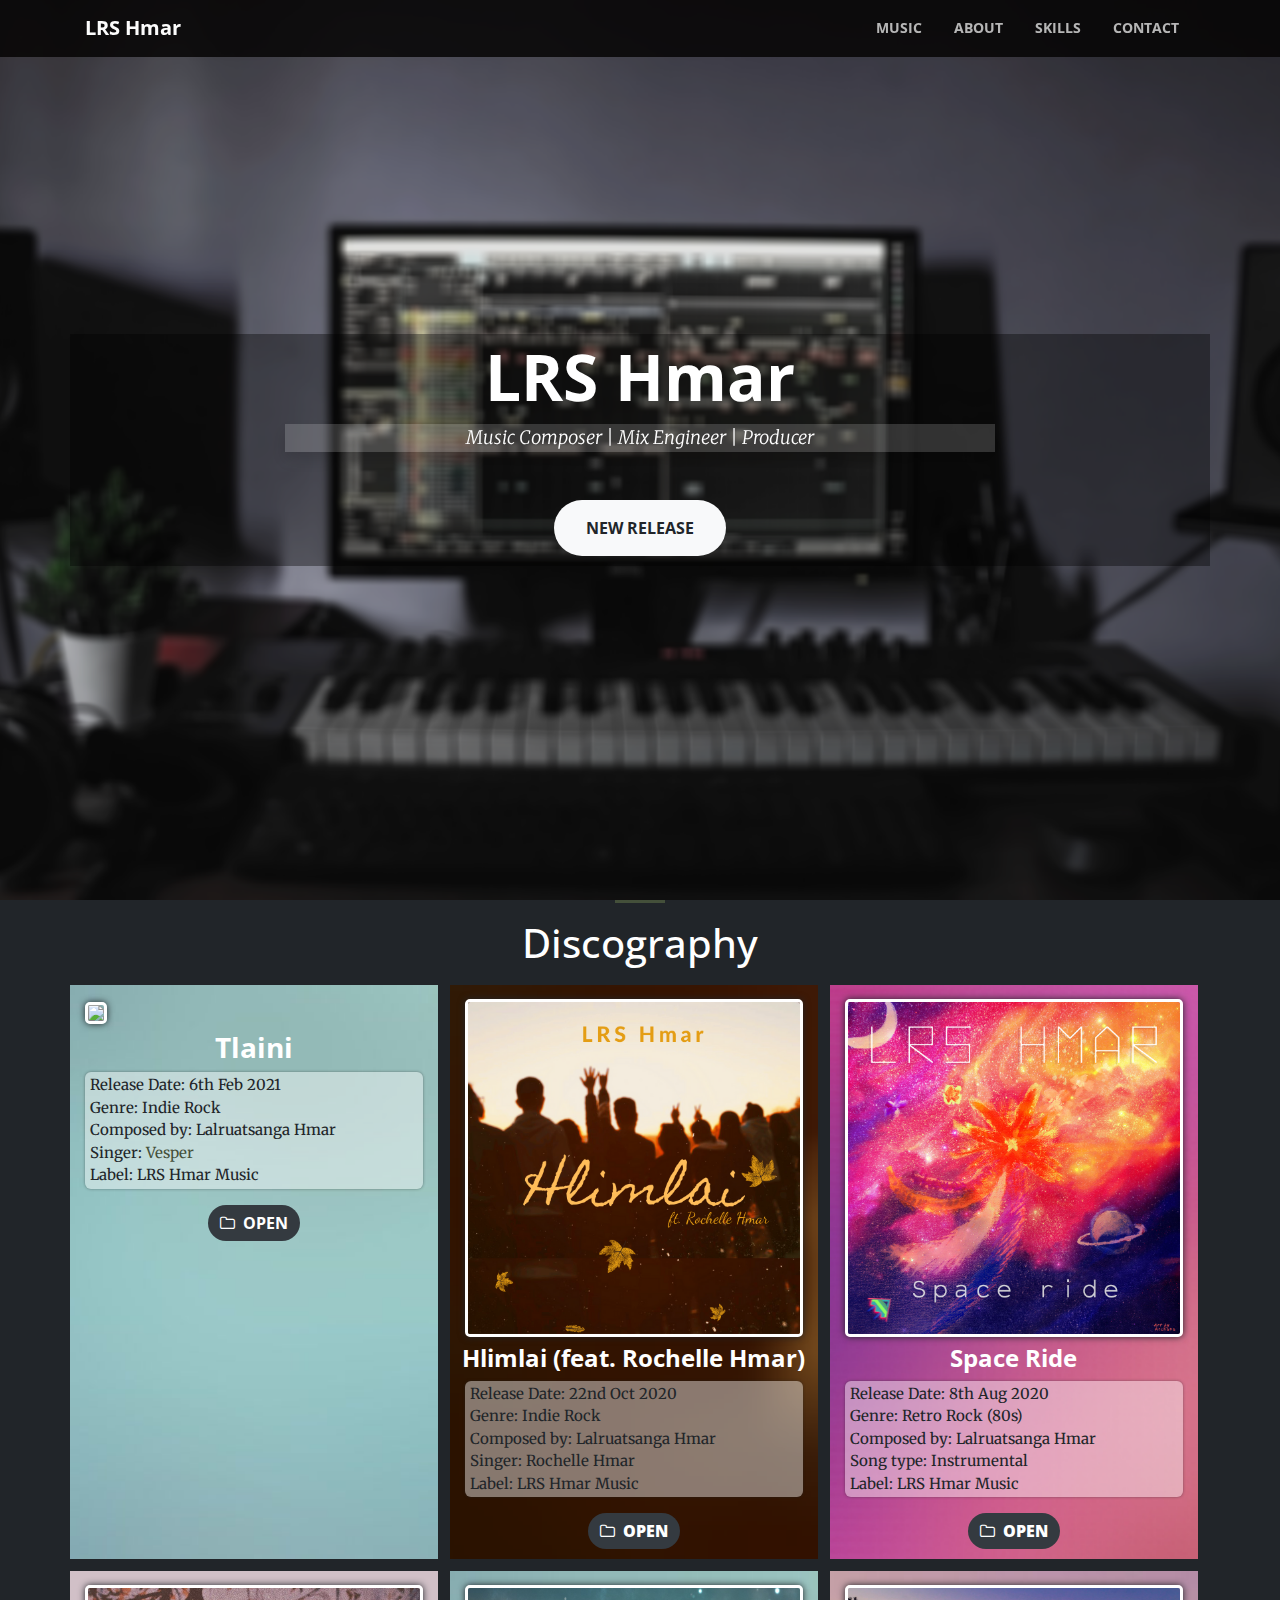
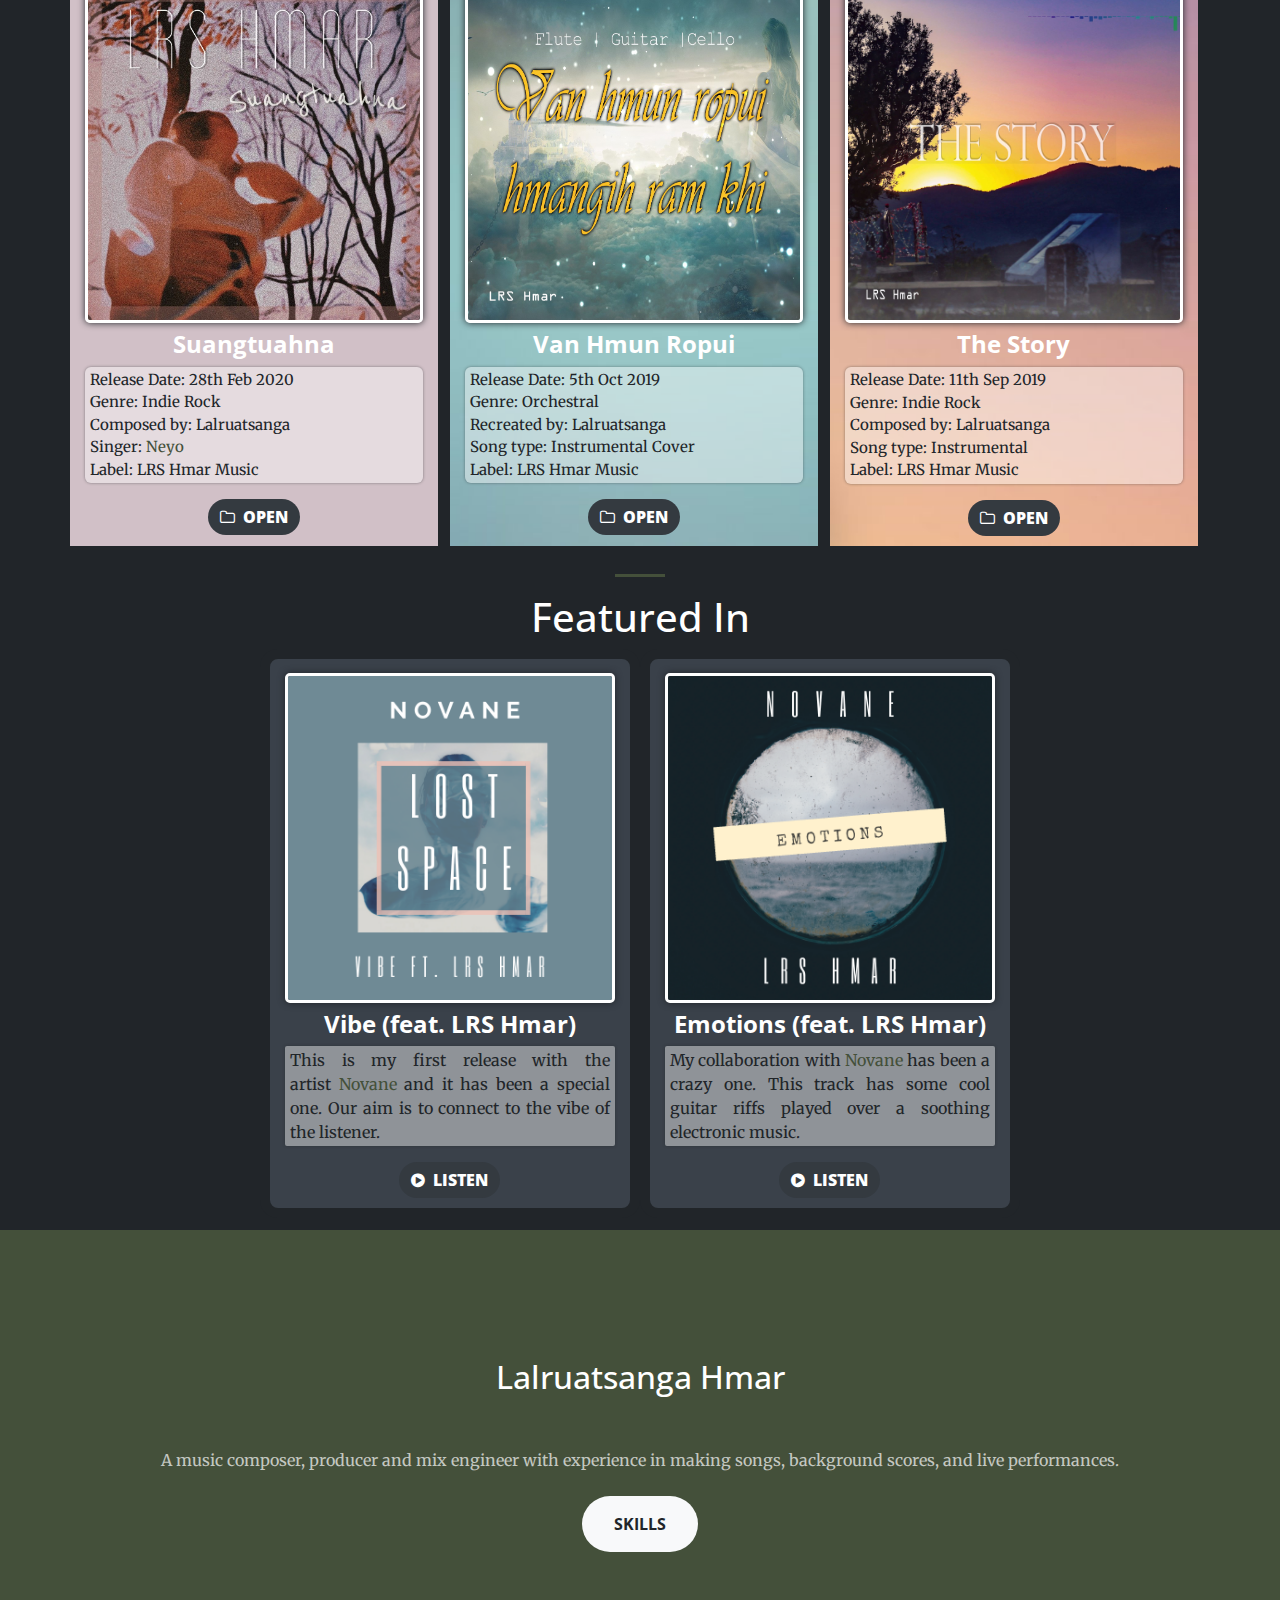
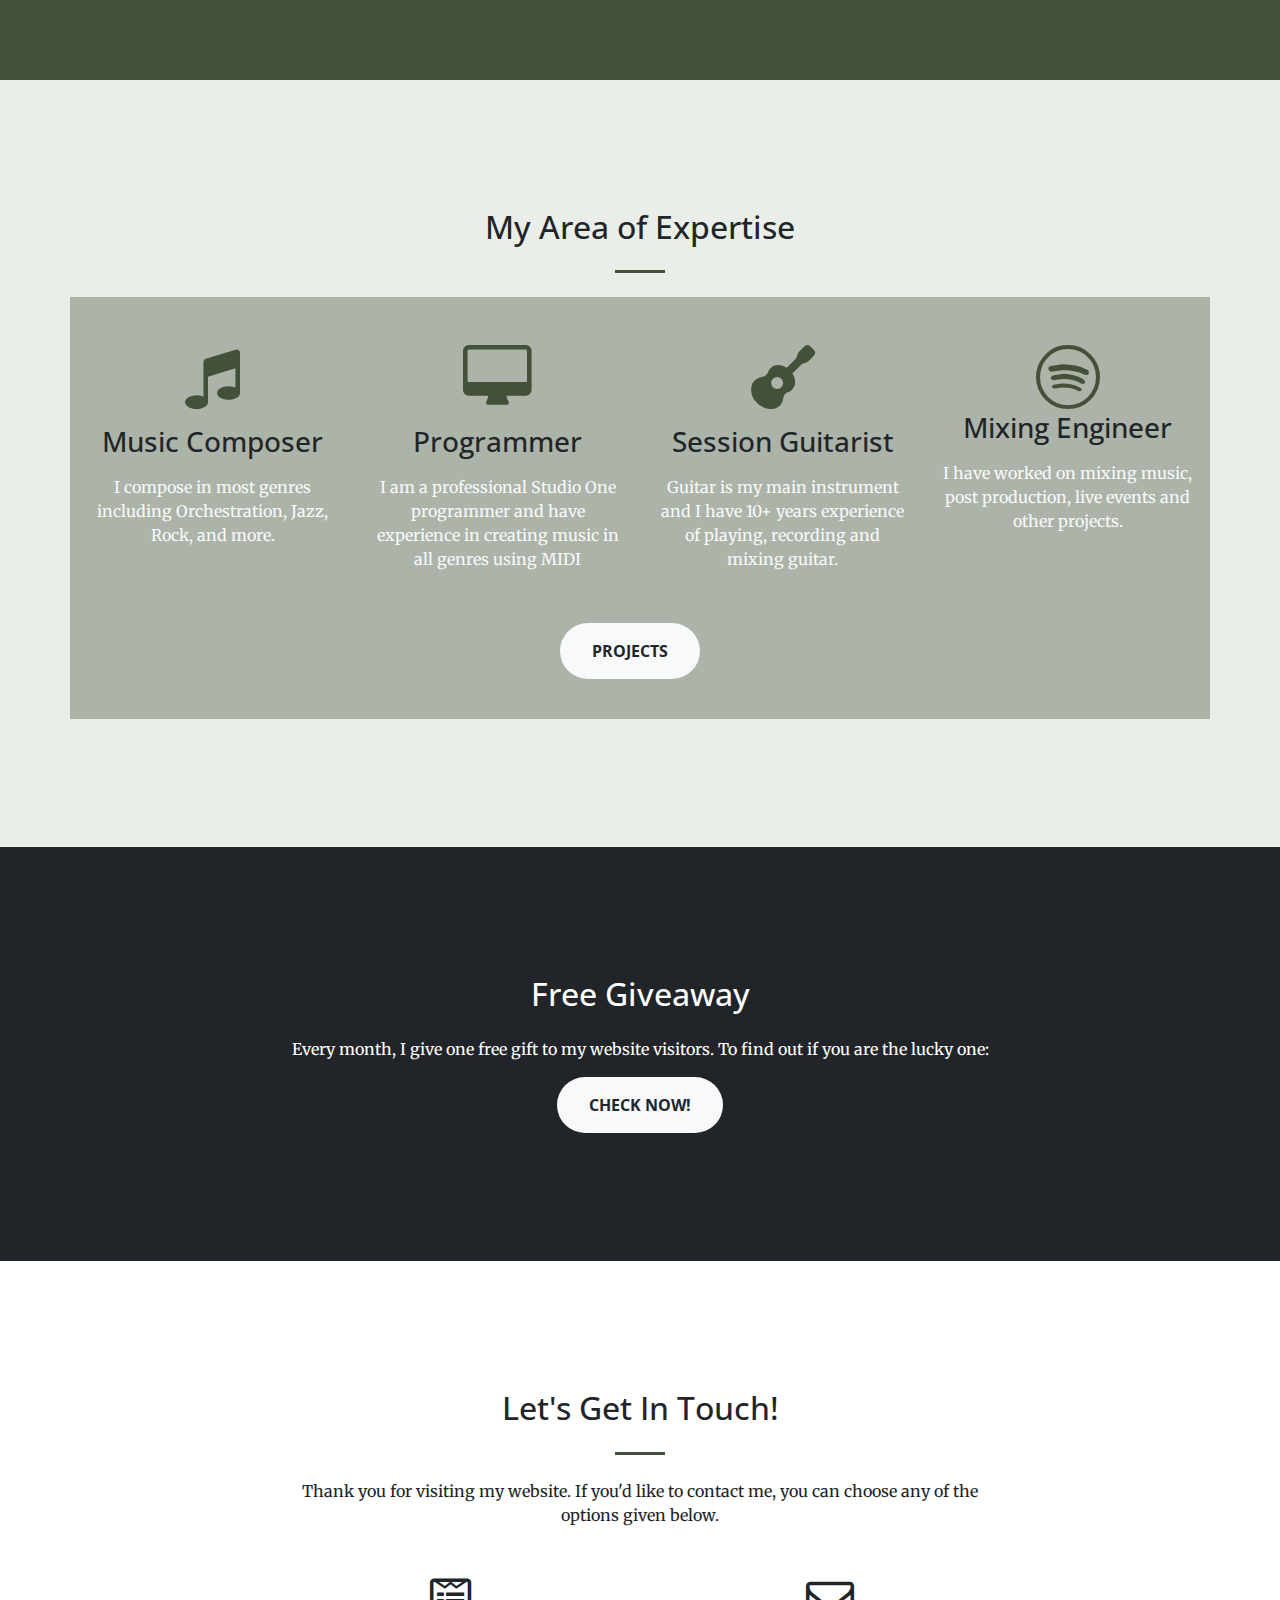
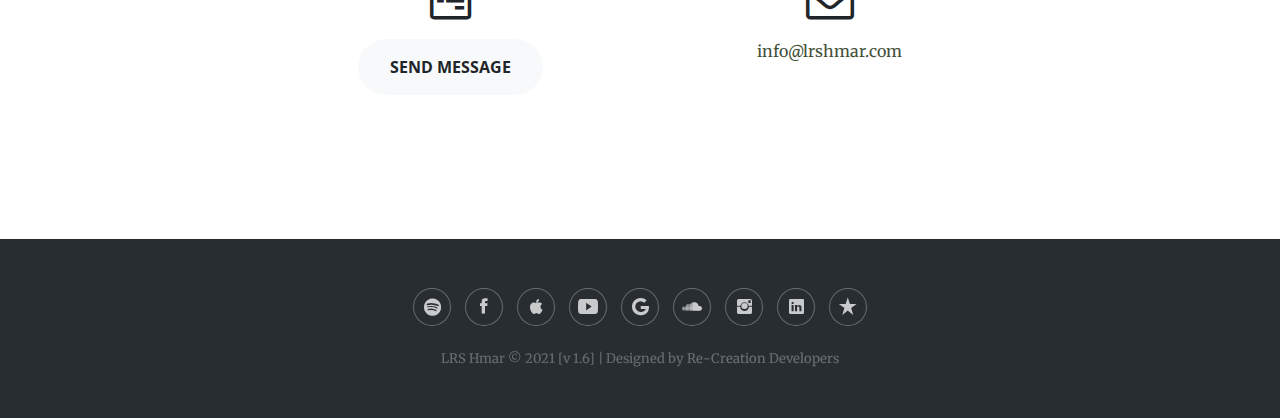
==== commit 8bb9535c: "Made music section concise" ====
--- a/index.html
+++ b/index.html
@@ -34,8 +34,8 @@
     <nav class="navbar navbar-dark navbar-expand-lg fixed-top navbar-shrink" id="mainNav" style="background-color: rgba(6,5,5,0.86);">
         <div class="container"><a class="navbar-brand text-capitalize js-scroll-trigger" href="#page-top" style="color: rgb(252,252,252);">LRS Hmar</a><button data-toggle="collapse" data-target="#navbarResponsive" class="navbar-toggler navbar-toggler-right" type="button" aria-controls="navbarResponsive" aria-expanded="false" aria-label="Toggle navigation"><i class="fa fa-align-justify"></i></button>
             <div class="collapse navbar-collapse" id="navbarResponsive">
-                <ul class="nav navbar-nav ml-auto">
-                    <li class="nav-item"><a class="nav-link js-scroll-trigger" href="#tlaini">Projects</a></li>
+                <ul class="navbar-nav ml-auto">
+                    <li class="nav-item"><a class="nav-link js-scroll-trigger" href="#music">Music</a></li>
                     <li class="nav-item"><a class="nav-link js-scroll-trigger" href="#about">About</a></li>
                     <li class="nav-item"><a class="nav-link js-scroll-trigger" href="#skills">SKILLS</a></li>
                     <li class="nav-item"><a class="nav-link js-scroll-trigger" href="#contact">Contact</a></li>
@@ -43,7 +43,7 @@
             </div>
         </div>
     </nav>
-    <header class="masthead text-center text-white d-flex" style="opacity: 1;background-color: rgba(0,0,0,0.42);background-image: url(&quot;assets/img/lrs-bg-studio.png&quot;);background-size: cover;background-repeat: no-repeat;background-position: top;">
+    <header class="masthead text-center text-white d-flex" style="opacity: 1;background-color: rgba(0,0,0,0.42);background-image: url(&quot;assets/img/lrs-bg-studio.png&quot;);background-size: cover;background-repeat: no-repeat;background-position: top;height: 100vh;">
         <div class="container my-auto" style="background-color: rgba(0,0,0,0.37);padding-top: 5px;padding-bottom: 10px;">
             <div class="row">
                 <div class="col-lg-10 mx-auto">
@@ -51,159 +51,241 @@
                 </div>
             </div>
             <div class="col-lg-8 mx-auto">
-                <p class="shadow text-faded mb-5" style="font-style: italic;color: #ffffff;background-color: rgba(255,255,255,0.17);filter: brightness(172%) sepia(0%);">Music Composer | Mix Engineer | Producer</p><a class="btn btn-primary active sr-only invisible btn-xl js-scroll-trigger" role="button" href="#about" style="background-color: #44503a;">about me</a><a class="btn btn-light btn-xl js-scroll-trigger" role="button" href="#tlaini">New Release</a>
+                <p class="shadow text-faded mb-5" style="font-style: italic;color: #ffffff;background-color: rgba(255,255,255,0.17);filter: brightness(172%) sepia(0%);">Music Composer | Mix Engineer | Producer</p><a class="btn btn-primary active sr-only invisible btn-xl js-scroll-trigger" role="button" href="#about" style="background-color: #44503a;">about me</a><a class="btn btn-light btn-xl js-scroll-trigger" role="button" href="#music">New Release</a>
             </div>
         </div>
     </header>
-    <section id="tlaini" style="background: url(&quot;assets/img/tlainibg.png&quot;), #44503a;background-size: cover, auto;">
-        <div class="container" style="background-color: rgba(0,0,0,0.2);padding-top: 15px;padding-bottom: 15px;">
-            <div class="row">
-                <div class="col-12 col-xl-8 offset-0 offset-lg-8 offset-xl-6 mx-auto text-center col-xs-12" style="margin-bottom: 14px;">
-                    <h3 class="text-light">Tlaini (feat. Vesper)</h3>
-                    <p class="lead text-center text-faded mb-4">A rock track with the amazing voice of&nbsp;<a href="https://www.instagram.com/vesper_vuite_21/" target="_blank">Vesper</a>.</p>
-                    <p class="lead text-center text-faded mb-4" style="font-style: italic;">Hope dawns with the rising sun<br>And the mind wanders with the somber evening<br>Oh! Such radiant sunset beauty&nbsp;<br>Outstretched in the canvas of the sky</p><a class="btn btn-light btn-xl js-scroll-trigger" role="button" href="http://tlaini.lrshmar.com" target="_blank"><i class="fa fa-play"></i>&nbsp; LISTEN NOW</a>
-                    <hr>
-                    <p class="sr-only invisible"><a href="https://open.spotify.com/track/4TQzBbd6ArHJ4An51EqjtL?si=x8zDrT8pTESePDSqOu19Bw" style="margin-right: 12px;" target="_blank"><i class="fa fa-spotify" style="font-size: 35px;color: rgb(255,255,255);"></i></a><a href="https://www.youtube.com/watch?v=DMF01_-qqB4" style="margin-right: 10px;" target="_blank"><i class="fa fa-youtube" style="font-size: 35px;color: rgb(255,255,255);"></i></a><a href="https://play.google.com/store/music/album/LRS_Hmar_Space_Ride?id=Btuj4n7gaf3hzvtfvojvnjyirsm" style="margin-right: 10px;" target="_blank"><i class="fa fa-google" style="font-size: 35px;color: rgb(255,255,255);"></i></a><a href="https://music.apple.com/in/album/space-ride-single/1526884324" style="margin-right: 10px;" target="_blank"><i class="fa fa-apple" style="font-size: 35px;color: rgb(255,255,255);"></i></a></p>
-                </div>
-                <div class="col-8 col-sm-6 col-md-6 col-lg-6 col-xl-4 offset-2 offset-sm-3 offset-md-3 offset-lg-3 offset-xl-0 col-xs-12"><img class="rounded img-fluid" src="assets/img/tlainicover.png"></div>
-            </div>
-            <div class="row">
-                <div class="col">
-                    <div class="embed-responsive embed-responsive-16by9" style="margin-top: 15px;"><iframe class="embed-responsive-item" src="https://www.youtube.com/embed/NJzGI3UnVO0" allowfullscreen=""></iframe></div>
-                </div>
-            </div>
-        </div>
-    </section>
-    <section id="hlimlai-1" style="background: url(&quot;assets/img/bg-hlimlai.png&quot;), #44503a;background-size: cover, auto;">
-        <div class="container" style="background-color: rgba(0,0,0,0.2);padding-top: 15px;padding-bottom: 15px;">
-            <div class="row">
-                <div class="col-12 col-xl-8 offset-0 offset-lg-8 offset-xl-6 mx-auto text-center col-xs-12" style="margin-bottom: 14px;">
-                    <h3 class="text-light">Hlimlai (feat. Rochelle Hmar)</h3>
-                    <p class="lead text-center text-faded mb-4"><br>In these tough times, here's song for our loved ones.<br><br>A song to ask&nbsp;our friends how they are doing. Wherever we may be let's live the moment and wait for the time when we can all meet again.<br><br>"I wish our cheerful time to come back"</p><a class="btn btn-light btn-xl js-scroll-trigger" role="button" href="http://hlimlai.lrshmar.com" target="_blank"><i class="fa fa-play"></i>&nbsp; LISTEN NOW</a>
-                    <hr>
-                    <p class="sr-only invisible"><a href="https://open.spotify.com/track/4TQzBbd6ArHJ4An51EqjtL?si=x8zDrT8pTESePDSqOu19Bw" style="margin-right: 12px;" target="_blank"><i class="fa fa-spotify" style="font-size: 35px;color: rgb(255,255,255);"></i></a><a href="https://www.youtube.com/watch?v=DMF01_-qqB4" style="margin-right: 10px;" target="_blank"><i class="fa fa-youtube" style="font-size: 35px;color: rgb(255,255,255);"></i></a><a href="https://play.google.com/store/music/album/LRS_Hmar_Space_Ride?id=Btuj4n7gaf3hzvtfvojvnjyirsm" style="margin-right: 10px;" target="_blank"><i class="fa fa-google" style="font-size: 35px;color: rgb(255,255,255);"></i></a><a href="https://music.apple.com/in/album/space-ride-single/1526884324" style="margin-right: 10px;" target="_blank"><i class="fa fa-apple" style="font-size: 35px;color: rgb(255,255,255);"></i></a></p>
-                </div>
-                <div class="col-8 col-sm-6 col-md-6 col-lg-6 col-xl-4 offset-2 offset-sm-3 offset-md-3 offset-lg-3 offset-xl-0 col-xs-12"><img class="rounded img-fluid" src="assets/img/hlimlai.png"></div>
-            </div>
-            <div class="row">
-                <div class="col">
-                    <div class="embed-responsive embed-responsive-16by9" style="margin-top: 15px;"><iframe class="embed-responsive-item" src="https://www.youtube.com/embed/NqD7esoiwn8" allowfullscreen=""></iframe></div>
-                </div>
-            </div>
-        </div>
-    </section>
-    <section id="spaceride" style="background: url(assets/img/spaceridebg.png);background-color: #44503a;background-size: cover;">
-        <div class="container" style="background-color: rgba(0,0,0,0.2);padding-top: 15px;padding-bottom: 15px;">
-            <div class="row">
-                <div class="col-12 col-xl-8 offset-0 offset-lg-8 offset-xl-6 mx-auto text-center col-xs-12" style="margin-bottom: 14px;">
-                    <h1 class="text-white section-heading">Bringing back the 80s</h1>
-                    <hr>
-                    <h3 class="text-light">Space Ride (single)</h3>
-                    <p class="lead text-center text-faded mb-4">Listen to my new retro track now available on all music platforms.<br>Sounds that will bring you awesome memories from the past and take you to a journey of ambient guitars and that reverb you already know so well.</p><a class="btn btn-light btn-xl js-scroll-trigger" role="button" href="http://spaceride.lrshmar.com" target="_blank"><i class="fa fa-play"></i>&nbsp; LISTEN NOW</a>
-                    <hr>
-                    <p><a href="https://open.spotify.com/track/4TQzBbd6ArHJ4An51EqjtL?si=x8zDrT8pTESePDSqOu19Bw" style="margin-right: 12px;" target="_blank"><i class="fa fa-spotify" style="font-size: 35px;color: rgb(255,255,255);"></i></a><a href="https://www.youtube.com/watch?v=DMF01_-qqB4" style="margin-right: 10px;" target="_blank"><i class="fa fa-youtube" style="font-size: 35px;color: rgb(255,255,255);"></i></a><a href="https://play.google.com/store/music/album/LRS_Hmar_Space_Ride?id=Btuj4n7gaf3hzvtfvojvnjyirsm" style="margin-right: 10px;" target="_blank"><i class="fa fa-google" style="font-size: 35px;color: rgb(255,255,255);"></i></a><a href="https://music.apple.com/in/album/space-ride-single/1526884324" style="margin-right: 10px;" target="_blank"><i class="fa fa-apple" style="font-size: 35px;color: rgb(255,255,255);"></i></a></p>
-                </div>
-                <div class="col-8 col-sm-6 col-md-6 col-lg-6 col-xl-4 offset-2 offset-sm-3 offset-md-3 offset-lg-3 offset-xl-0 col-xs-12"><img class="rounded img-fluid" src="assets/img/space-ride.jpg"></div>
-            </div>
-            <div class="row">
-                <div class="col">
-                    <div class="embed-responsive embed-responsive-16by9" style="margin-top: 15px;"><iframe class="embed-responsive-item" src="https://www.youtube.com/embed/DMF01_-qqB4" allowfullscreen=""></iframe></div>
-                </div>
-            </div>
-        </div>
-    </section>
-    <section id="featured" style="background-color: #2e322c;background-size: cover;">
-        <div class="container" style="background-color: rgba(0,0,0,0.2);padding-top: 15px;padding-bottom: 15px;">
-            <h1 class="text-center" style="color: rgb(255,255,255);font-family: Adamina, serif;"><strong>Featured In</strong></h1>
-            <hr style="margin-bottom: 50px;">
-            <div class="row">
-                <div class="col-8 col-sm-6 col-md-6 col-lg-6 col-xl-6 offset-2 offset-sm-3 offset-md-3 offset-lg-3 offset-xl-0 col-xs-12"><img class="rounded img-fluid" src="assets/img/emotions-feat-lrshmar.png">
-                    <h3 class="text-center text-light" style="margin-top: 20px;">Emotions (feat. LRS Hmar)</h3>
-                    <p class="text-center text-faded mb-4" style="margin-top: 20px;">My collaboration with&nbsp;<a href="https://novanemusic.com" style="color: rgb(56,197,241);" target="_blank">Novane</a>&nbsp;has been a crazy one. This track has some cool guitar riffs played over a soothing electronic music.</p>
-                    <p class="text-center"><a class="btn btn-light btn-xl js-scroll-trigger" role="button" href="http://novaneemotionsfeat.lrshmar.com" target="_blank"><i class="fa fa-play"></i>&nbsp; LISTEN NOW</a></p>
-                </div>
-                <div class="col-8 col-sm-6 col-md-6 col-lg-6 col-xl-6 offset-2 offset-sm-3 offset-md-3 offset-lg-3 offset-xl-0 col-xs-12"><img class="rounded img-fluid" src="assets/img/vibes.png">
-                    <h3 class="text-center text-light" style="margin-top: 20px;">Vibe (feat. LRS Hmar)</h3>
-                    <p class="text-center text-faded mb-4" style="margin-top: 20px;">This is my first release with the artist&nbsp;<a href="https://novanemusic.com" style="color: rgb(56,197,241);" target="_blank">Novane</a>&nbsp;and it has been a special one. Our aim is to connect to the vibe of the listener.</p>
-                    <p class="text-center"><a class="btn btn-light btn-xl js-scroll-trigger" role="button" href="http://novanevibefeat.lrshmar.com" target="_blank"><i class="fa fa-play"></i>&nbsp; LISTEN NOW</a></p>
-                </div>
-            </div>
-        </div>
-    </section>
-    <section id="covid-19" style="background-color: rgba(68,80,58,0.69);background-size: cover;">
-        <div class="container" style="background-color: rgba(68,80,58,0);padding-top: 15px;padding-bottom: 15px;">
-            <div class="row">
-                <div class="col-8 col-sm-6 col-md-6 col-lg-6 col-xl-4 offset-2 offset-sm-3 offset-md-3 offset-lg-3 offset-xl-0 sr-only col-xs-12"><img class="rounded img-fluid" src="assets/img/vanhmuncover.jpg"></div>
-                <div class="col-12 col-xl-8 offset-0 offset-lg-8 offset-xl-6 mx-auto text-center col-xs-12" style="margin-bottom: 14px;">
-                    <h1 class="text-white section-heading">Pathian Thil Rel Dan Chu<br></h1>
-                    <h4 class="text-white section-heading">Medley Play Along<br></h4>
-                    <hr>
-                    <h3 class="text-light"><a href="https://www.who.int/emergencies/diseases/novel-coronavirus-2019" target="_blank">#COVID-19</a>&nbsp;|&nbsp;<a href="https://twitter.com/hashtag/stayhome" target="_blank">#StayHome</a>&nbsp;|&nbsp;<a href="https://www.youtube.com/results?search_query=%23LRSHmar" target="_blank">#LRSHmar</a></h3>
-                    <p class="lead text-center text-faded mb-4">COVID-19 is a serious issue and we all need to make sure that we do our part in helping flatten the curve. I request you all to stay indoors and stay safe. If you'd like to donate to WHO's effort to help bring an end to this pandemic, you can make your donations<br><a href="https://www.who.int/emergencies/diseases/novel-coronavirus-2019/donate" target="_blank">here</a>.</p>
-                    <p class="lead text-center text-faded mb-4">To give you something to jam on while you stay at home, here is my version of&nbsp;<em>Pathian thil rel dan chu. </em>You can download the track from the link below amd jam over it. You are also free to upload your version, provided you use the hashtags<br><a href="https://lrshmar.com" target="_blank">#LRSHmar</a>&nbsp;and&nbsp;<a href="https://www.youtube.com/results?search_query=%23PathianThilRelDanChu" target="_blank"><span style="text-decoration: underline;">#pathianthilreldanchu</span></a>&nbsp;in the description.</p><a class="btn btn-light btn-xl js-scroll-trigger" role="button" href="https://lrshmar.com/downloads/lrs-hmar-unreleased/2903/LRS_Hmar_-_Pathian_Thil_Rel_Dan_Chu_-_Medley_Backing_Track.zip?download=1" target="_blank"><i class="fa fa-download"></i>&nbsp;Download now</a>
-                    <hr>
-                </div>
-            </div>
-            <div class="row">
-                <div class="col">
-                    <div class="embed-responsive embed-responsive-16by9"><iframe class="embed-responsive-item" src="https://www.youtube.com/embed/UxTnbKZb_SI" allowfullscreen=""></iframe></div>
-                </div>
-            </div>
-        </div>
-    </section>
-    <section id="newrelease" style="background-color: RGB(209,192,199);background-size: cover;">
-        <div class="container" style="background-color: rgba(0,0,0,0.2);padding-top: 15px;padding-bottom: 15px;">
-            <div class="row">
-                <div class="col-12 col-xl-8 offset-0 offset-lg-8 offset-xl-6 mx-auto text-center col-xs-12" style="margin-bottom: 14px;">
-                    <h1 class="text-white section-heading" style="margin-top: 75px;">Out Now!</h1>
-                    <hr>
-                    <h3 class="text-light">Suangtuahna</h3>
-                    <p class="border rounded sr-only" id="countdown" style="margin-top: 51px;color: rgb(255,255,255);font-style: normal;font-family: Adamina, serif;font-size: 43px;background-color: rgba(13,12,12,0.31);">Count Down</p>
-                    <p class="lead text-center visible text-faded mb-4">My first song is now available on all music platforms. A story about daydream that takes you to a journey in the mountains.</p>
-                    <p class="lead text-center visible text-faded mb-4"></p><a class="btn btn-light visible btn-xl js-scroll-trigger" role="button" href="http://suangtuahna.lrshmar.com" target="_blank" style="filter: blur(0px);"><i class="fa fa-play"></i>&nbsp; LISTEN NOW</a>
-                    <hr style="filter: blur(0px);">
-                    <p class="visible" style="filter: blur(0px);"><a href="https://open.spotify.com/track/1BA8LKoliOf8aRpXRPVpRy" style="margin-right: 12px;" target="_blank"><i class="fa fa-spotify" style="font-size: 35px;"></i></a><a style="margin-right: 10px;" target="_blank" href="https://www.youtube.com/watch?v=Xkw7CQ5B0D4"><i class="fa fa-youtube" style="font-size: 35px;"></i></a><a href="https://play.google.com/store/music/album?id=Bgjhkpk225b6ezobenfvslmpsfu&amp;tid=song-Tqlrh74cbejzaymmc7oce73qaxy" style="margin-right: 10px;" target="_blank"><i class="fa fa-google" style="font-size: 35px;"></i></a><a href="https://music.apple.com/in/album/suangtuahna/1500023021?i=1500023022" style="margin-right: 10px;" target="_blank"><i class="fa fa-apple" style="font-size: 35px;"></i></a></p>
-                </div>
-                <div class="col-8 col-sm-6 col-md-6 col-lg-6 col-xl-4 offset-2 offset-sm-3 offset-md-3 offset-lg-3 offset-xl-0 col-xs-12"><img class="rounded img-fluid" src="assets/img/suangtuahna.jpg" style="filter: blur(0px);"></div>
-            </div>
-            <div class="row">
-                <div class="col">
-                    <div class="embed-responsive embed-responsive-16by9"><iframe class="embed-responsive-item" src="https://www.youtube.com/embed/Xkw7CQ5B0D4" allowfullscreen=""></iframe></div>
-                </div>
-            </div>
-        </div>
-    </section>
-    <section id="newrelease-1" style="background-color: #44503a;background-size: cover;background-image: url(&quot;assets/img/vanhmunbg.jpg&quot;);">
-        <div class="container" style="background-color: rgba(0,0,0,0.2);padding-top: 15px;padding-bottom: 15px;">
-            <div class="row">
-                <div class="col-8 col-sm-6 col-md-6 col-lg-6 col-xl-4 offset-2 offset-sm-3 offset-md-3 offset-lg-3 offset-xl-0 col-xs-12"><img class="rounded img-fluid" src="assets/img/vanhmuncover.jpg"></div>
-                <div class="col-12 col-xl-8 offset-0 offset-lg-8 offset-xl-6 mx-auto text-center col-xs-12" style="margin-bottom: 14px;">
-                    <h1 class="text-white section-heading">NEW RELEASE</h1>
-                    <hr>
-                    <h3 class="text-light">Van Hmun Ropui</h3>
-                    <p class="lead text-center text-faded mb-4">Listen to my orchestral arrangement of the famous folk hymn <em>Van hmun ropui hmangih ram khi</em><br></p>
-                    <p class="lead text-center text-faded mb-4"></p><a class="btn btn-light btn-xl js-scroll-trigger" role="button" href="http://vanhmunropui.lrshmar.com" target="_blank"><i class="fa fa-play"></i>&nbsp; LISTEN NOW</a>
-                    <hr>
-                    <p><a href="https://open.spotify.com/album/5X4873Wo9o1MsgOVdtYidH" style="margin-right: 12px;" target="_blank"><i class="fa fa-spotify" style="font-size: 35px;"></i></a><a href="https://www.youtube.com/watch?v=BMJhv7FMKNo" style="margin-right: 10px;" target="_blank"><i class="fa fa-youtube" style="font-size: 35px;"></i></a><a href="https://play.google.com/store/music/album?id=Bko6fg2hjohcorkgbatsnzfflg4&amp;tid=song-Thtsvq554o4wxc7ffmr6jdhyuli&amp;PCamRefID=LFV_305b630ff5d4620337ea8d2d743ee2c8" style="margin-right: 10px;" target="_blank"><i class="fa fa-google" style="font-size: 35px;"></i></a><a href="https://music.apple.com/in/album/1482509910" style="margin-right: 10px;" target="_blank"><i class="fa fa-apple" style="font-size: 35px;"></i></a></p>
-                </div>
-            </div>
-        </div>
-    </section>
-    <section id="thestory" style="background-color: #44503a;background-size: cover;background-image: url(&quot;assets/img/thestorybg.jpg&quot;);">
-        <div class="container" style="background-color: rgba(0,0,0,0.2);padding-top: 15px;padding-bottom: 15px;">
-            <div class="row">
-                <div class="col-12 col-xl-8 offset-0 offset-lg-8 offset-xl-6 mx-auto text-center col-xs-12" style="margin-bottom: 14px;">
-                    <h1 class="text-white section-heading">First Official Release</h1>
-                    <hr>
-                    <h3 class="text-light">The Story (single)</h3>
-                    <p class="lead text-center text-faded mb-4">Listen to my first single now available on all music platforms.<br>An alternative rock song with ambient feel and guitar solos.</p><a class="btn btn-light btn-xl js-scroll-trigger" role="button" href="http://thestory.lrshmar.com" target="_blank"><i class="fa fa-play"></i>&nbsp; LISTEN NOW</a>
-                    <hr>
-                    <p><a href="https://open.spotify.com/album/3DwMr4zNeZ29HKR3iqMzzJ" style="margin-right: 12px;" target="_blank"><i class="fa fa-spotify" style="font-size: 35px;"></i></a><a href="https://www.youtube.com/watch?v=5E7V4Xxfr4c" style="margin-right: 10px;" target="_blank"><i class="fa fa-youtube" style="font-size: 35px;"></i></a><a href="https://play.google.com/store/music/album?id=Behlgw4n5y5yi3cybzyl2wjpw3e" style="margin-right: 10px;" target="_blank"><i class="fa fa-google" style="font-size: 35px;"></i></a><a href="https://music.apple.com/in/album/the-story/1479707973?i=1479707976" style="margin-right: 10px;" target="_blank"><i class="fa fa-apple" style="font-size: 35px;"></i></a></p>
-                </div>
-                <div class="col-8 col-sm-6 col-md-6 col-lg-6 col-xl-4 offset-2 offset-sm-3 offset-md-3 offset-lg-3 offset-xl-0 col-xs-12"><img class="rounded img-fluid" src="assets/img/thestorycover.jpg"></div>
-            </div>
-        </div>
-    </section>
+    <div id="music" style="background: #212529;">
+        <hr style="background: #ffffff;color: rgb(255,255,255);margin-top: 0px;">
+        <div class="container">
+            <div class="row justify-content-center align-items-center" style="margin-bottom: 10px;">
+                <h1 class="text-center" style="color: rgb(255,255,255);">Discography</h1>
+            </div>
+            <div class="row">
+                <div class="col-md-4 col-xl-4 offset-xl-0" style="background: url(&quot;assets/img/vanhmunbg.jpg&quot;);background-size: cover;padding-bottom: 10px;border-right-width: 12px;border-right-style: solid;border-left-style: none;margin-bottom: 12px;">
+                    <div class="row" style="margin-top: 14px;">
+                        <div class="col"><img class="img-fluid" src="assets/img/tlainicover.png" style="border: 3px solid rgb(255,255,255);border-radius: 5px;box-shadow: 0px 0px 7px;"></div>
+                    </div>
+                    <div class="row justify-content-center" style="margin-top: 7px;">
+                        <h3 style="font-weight: bold;color: rgb(255,255,255);">Tlaini</h3>
+                    </div>
+                    <div class="row justify-content-center">
+                        <div class="col">
+                            <p class="text-justify" style="background: rgba(255,255,255,0.43);padding-left: 5px;padding-right: 5px;padding-top: 2px;padding-bottom: 2px;border-radius: 6px;box-shadow: 0px 0px 3px 0px rgba(33,37,41,0.47);font-size: 15px;font-family: Merriweather, serif;">Release Date: 6th Feb 2021<br>Genre: Indie Rock<br>Composed by: Lalruatsanga Hmar<br>Singer: <a href="https://www.instagram.com/vesper_vuite_21/">Vesper</a><br>Label: LRS Hmar Music<br></p>
+                        </div>
+                    </div>
+                    <div class="row justify-content-center"><button class="btn btn-dark" type="button" data-toggle="modal" data-target="#TlainiDetails"><i class="fa fa-folder-o"></i>&nbsp; open</button></div>
+                </div>
+                <div class="col-md-4 col-xl-4 offset-xl-0" style="background: url(&quot;assets/img/bg-hlimlai.png&quot;);background-size: cover;padding-bottom: 10px;border-right-width: 12px;border-right-style: solid;margin-bottom: 12px;">
+                    <div class="row" style="margin-top: 14px;">
+                        <div class="col"><img class="img-fluid" src="assets/img/hlimlai.png" style="border: 3px solid rgb(255,255,255);border-radius: 5px;box-shadow: 0px 0px 7px;"></div>
+                    </div>
+                    <div class="row justify-content-center" style="margin-top: 7px;">
+                        <h4 style="font-weight: bold;color: rgb(255,255,255);">Hlimlai (feat. Rochelle Hmar)</h4>
+                    </div>
+                    <div class="row justify-content-center">
+                        <div class="col">
+                            <p class="text-justify" style="background: rgba(255,255,255,0.43);padding-left: 5px;padding-right: 5px;padding-top: 2px;padding-bottom: 2px;border-radius: 6px;box-shadow: 0px 0px 3px 0px rgba(33,37,41,0.47);font-size: 15px;font-family: Merriweather, serif;">Release Date: 22nd Oct 2020<br>Genre: Indie Rock<br>Composed by: Lalruatsanga Hmar<br>Singer: Rochelle Hmar<br>Label: LRS Hmar Music<br></p>
+                        </div>
+                    </div>
+                    <div class="row justify-content-center"><button class="btn btn-dark" type="button" data-toggle="modal" data-target="#HlimlaiDetails"><i class="fa fa-folder-o"></i>&nbsp;&nbsp;<strong>Open</strong></button></div>
+                </div>
+                <div class="col-md-4 col-xl-4 offset-xl-0" style="background: url(&quot;assets/img/spaceridebg.png&quot;);background-size: cover;padding-bottom: 10px;border-right: 12px solid rgb(33, 37, 41);margin-bottom: 12px;">
+                    <div class="row" style="margin-top: 14px;">
+                        <div class="col"><img class="img-fluid" src="assets/img/space-ride.jpg" style="border: 3px solid rgb(255,255,255);border-radius: 5px;box-shadow: 0px 0px 7px;"></div>
+                    </div>
+                    <div class="row justify-content-center" style="margin-top: 7px;">
+                        <h4 style="font-weight: bold;color: rgb(255,255,255);">Space Ride</h4>
+                    </div>
+                    <div class="row justify-content-center">
+                        <div class="col">
+                            <p class="text-justify" style="background: rgba(255,255,255,0.43);padding-left: 5px;padding-right: 5px;padding-top: 2px;padding-bottom: 2px;border-radius: 6px;box-shadow: 0px 0px 3px 0px rgba(33,37,41,0.47);font-size: 15px;font-family: Merriweather, serif;">Release Date: 8th Aug 2020<br>Genre: Retro Rock (80s)<br>Composed by: Lalruatsanga Hmar<br>Song type: Instrumental<br>Label: LRS Hmar Music<br></p>
+                        </div>
+                    </div>
+                    <div class="row justify-content-center"><button class="btn btn-dark" type="button" data-toggle="modal" data-target="#SpaceRideDetails"><i class="fa fa-folder-o"></i>&nbsp;&nbsp;<strong>OPEN</strong></button></div>
+                </div>
+                <div class="col-md-4 col-xl-4" style="padding-bottom: 10px;background: RGB(209,192,199);border-right-width: 12px;border-right-style: solid;margin-bottom: 12px;">
+                    <div class="row" style="margin-top: 14px;">
+                        <div class="col"><img class="img-fluid" src="assets/img/suangtuahna.jpg" style="border: 3px solid rgb(255,255,255);border-radius: 5px;box-shadow: 0px 0px 7px;"></div>
+                    </div>
+                    <div class="row justify-content-center" style="margin-top: 7px;">
+                        <h4 style="font-weight: bold;color: rgb(255,255,255);">Suangtuahna</h4>
+                    </div>
+                    <div class="row justify-content-center">
+                        <div class="col">
+                            <p class="text-justify" style="background: rgba(255,255,255,0.43);padding-left: 5px;padding-right: 5px;padding-top: 2px;padding-bottom: 2px;border-radius: 6px;box-shadow: 0px 0px 3px 0px rgba(33,37,41,0.47);font-size: 15px;font-family: Merriweather, serif;">Release Date: 28th Feb 2020<br>Genre: Indie Rock<br>Composed by: Lalruatsanga<br>Singer: <a href="https://www.instagram.com/noey____iish/">Neyo</a><br>Label: LRS Hmar Music<br></p>
+                        </div>
+                    </div>
+                    <div class="row justify-content-center"><button class="btn btn-dark" type="button" data-toggle="modal" data-target="#SuangtuahnaDetails"><i class="fa fa-folder-o"></i>&nbsp;&nbsp;<strong>open</strong></button></div>
+                </div>
+                <div class="col-md-4 col-xl-4" style="padding-bottom: 10px;background: url(&quot;assets/img/vanhmunbg.jpg&quot;);background-size: cover;border-right-width: 12px;border-right-style: solid;margin-bottom: 12px;">
+                    <div class="row" style="margin-top: 14px;">
+                        <div class="col"><img class="img-fluid" src="assets/img/vanhmuncover.jpg" style="border: 3px solid rgb(255,255,255);border-radius: 5px;box-shadow: 0px 0px 7px;"></div>
+                    </div>
+                    <div class="row justify-content-center" style="margin-top: 7px;">
+                        <h4 style="font-weight: bold;color: rgb(255,255,255);">Van Hmun Ropui</h4>
+                    </div>
+                    <div class="row justify-content-center">
+                        <div class="col">
+                            <p class="text-justify" style="background: rgba(255,255,255,0.43);padding-left: 5px;padding-right: 5px;padding-top: 2px;padding-bottom: 2px;border-radius: 6px;box-shadow: 0px 0px 3px 0px rgba(33,37,41,0.47);font-size: 15px;font-family: Merriweather, serif;">Release Date: 5th Oct 2019<br>Genre: Orchestral<br>Recreated by: Lalruatsanga<br>Song type: Instrumental Cover<br>Label: LRS Hmar Music<br></p>
+                        </div>
+                    </div>
+                    <div class="row justify-content-center"><button class="btn btn-dark" type="button" data-toggle="modal" data-target="#VanHmunRopuiDetails"><i class="fa fa-folder-o"></i>&nbsp;&nbsp;<strong>open</strong></button></div>
+                </div>
+                <div class="col-md-4 col-xl-4" style="padding-bottom: 10px;background: url(&quot;assets/img/thestorybg.jpg&quot;);background-size: cover;border-right-width: 12px;border-right-style: solid;margin-bottom: 12px;">
+                    <div class="row" style="margin-top: 14px;">
+                        <div class="col"><img class="img-fluid" src="assets/img/thestorycover.jpg" style="border: 3px solid rgb(255,255,255);border-radius: 5px;box-shadow: 0px 0px 7px;"></div>
+                    </div>
+                    <div class="row justify-content-center" style="margin-top: 7px;">
+                        <h4 style="font-weight: bold;color: rgb(255,255,255);">The Story</h4>
+                    </div>
+                    <div class="row justify-content-center">
+                        <div class="col">
+                            <p class="text-justify" style="background: rgba(255,255,255,0.43);padding-left: 5px;padding-right: 5px;padding-top: 2px;padding-bottom: 2px;border-radius: 6px;box-shadow: 0px 0px 3px 0px rgba(33,37,41,0.47);font-size: 15px;font-family: Merriweather, serif;">Release Date: 11th Sep 2019<br>Genre: Indie Rock<br>Composed by: Lalruatsanga<br>Song type: Instrumental<br>Label: LRS Hmar Music<br></p>
+                        </div>
+                    </div>
+                    <div class="row justify-content-center"><button class="btn btn-dark" type="button" data-toggle="modal" data-target="#thestorydetails"><i class="fa fa-folder-o"></i>&nbsp;&nbsp;<strong>open</strong></button></div>
+                </div>
+            </div>
+        </div>
+        <hr style="background: #ffffff;color: rgb(255,255,255);">
+        <div class="container">
+            <div class="row justify-content-center align-items-center">
+                <h1 class="text-center" style="color: rgb(255,255,255);">Featured In</h1>
+            </div>
+            <div class="row">
+                <div class="col-md-4 col-xl-4 offset-xl-2" style="padding-bottom: 10px;margin-bottom: 12px;background: #3a414a;border-width: 10px;border-style: solid;border-radius: 18px;">
+                    <div class="row" style="margin-top: 14px;">
+                        <div class="col"><img class="img-fluid" src="assets/img/vibes.png" style="border: 3px solid rgb(255,255,255);border-radius: 5px;box-shadow: 0px 0px 7px;"></div>
+                    </div>
+                    <div class="row justify-content-center" style="margin-top: 7px;">
+                        <h4 style="font-weight: bold;color: rgb(255,255,255);">Vibe (feat. LRS Hmar)</h4>
+                    </div>
+                    <div class="row justify-content-center">
+                        <div class="col">
+                            <p class="text-justify" style="background: rgba(255,255,255,0.43);padding-left: 5px;padding-right: 5px;padding-top: 2px;padding-bottom: 2px;border-radius: 2px;box-shadow: 0px 0px 3px 0px rgba(33,37,41,0.47);">This is my first release with the artist&nbsp;<a href="https://novanemusic.com" target="_blank">Novane</a>&nbsp;and it has been a special one. Our aim is to connect to the vibe of the listener.</p>
+                        </div>
+                    </div>
+                    <div class="row justify-content-center"><button class="btn btn-dark" type="button" data-toggle="modal" data-target="#tlainidetails"><i class="fa fa-play-circle"></i>&nbsp;&nbsp;<strong>LISTEN</strong></button></div>
+                </div>
+                <div class="col-md-4 col-xl-4 offset-xl-0" style="background: #3a414a;padding-bottom: 10px;margin-bottom: 12px;border-width: 10px;border-style: solid;border-radius: 18px;">
+                    <div class="row" style="margin-top: 14px;">
+                        <div class="col"><img class="img-fluid" src="assets/img/emotions-feat-lrshmar.png" style="border: 3px solid rgb(255,255,255);border-radius: 5px;box-shadow: 0px 0px 7px;"></div>
+                    </div>
+                    <div class="row justify-content-center" style="margin-top: 7px;">
+                        <h4 style="font-weight: bold;color: rgb(255,255,255);">Emotions (feat. LRS Hmar)</h4>
+                    </div>
+                    <div class="row justify-content-center">
+                        <div class="col">
+                            <p class="text-justify" style="background: rgba(255,255,255,0.43);padding-left: 5px;padding-right: 5px;padding-top: 2px;padding-bottom: 2px;border-radius: 2px;box-shadow: 0px 0px 3px 0px rgba(33,37,41,0.47);">My collaboration with&nbsp;<a href="https://novanemusic.com" target="_blank">Novane</a>&nbsp;has been a crazy one. This track has some cool guitar riffs played over a soothing electronic music.</p>
+                        </div>
+                    </div>
+                    <div class="row justify-content-center"><button class="btn btn-dark" type="button" data-toggle="modal" data-target="#tlainidetails"><i class="fa fa-play-circle"></i>&nbsp;&nbsp;<strong>LISTEN</strong></button></div>
+                </div>
+            </div>
+        </div>
+        <div class="carousel slide sr-only invisible" data-ride="carousel" id="carousel-1">
+            <div class="carousel-inner container">
+                <div class="carousel-item active">
+                    <div class="row">
+                        <div class="col-md-4 col-xl-4 offset-xl-0" style="background: url(&quot;assets/img/vanhmunbg.jpg&quot;);background-size: cover;padding-bottom: 10px;border-right-width: 12px;border-right-style: solid;border-left-style: none;margin-bottom: 12px;">
+                            <div class="row" style="margin-top: 14px;">
+                                <div class="col"><img class="img-fluid" src="assets/img/tlainicover.png" style="border: 3px solid rgb(255,255,255);border-radius: 5px;box-shadow: 0px 0px 7px;"></div>
+                            </div>
+                            <div class="row justify-content-center" style="margin-top: 7px;">
+                                <h4 style="font-weight: bold;color: rgb(255,255,255);">Tlaini</h4>
+                            </div>
+                            <div class="row justify-content-center">
+                                <div class="col">
+                                    <p class="text-justify" style="background: rgba(255,255,255,0.43);padding-left: 5px;padding-right: 5px;padding-top: 2px;padding-bottom: 2px;border-radius: 6px;box-shadow: 0px 0px 3px 0px rgba(33,37,41,0.47);font-size: 15px;font-family: Merriweather, serif;">Release Date: 21st Feb 2021<br>Label: LRS Hmar Music<br>Composed by: Lalruatsanga<br>Singer: Vesper</p>
+                                </div>
+                            </div>
+                            <div class="row justify-content-center"><button class="btn btn-dark" type="button" data-toggle="modal" data-target="#tlainidetails"><i class="fa fa-folder-o"></i>&nbsp; open</button></div>
+                        </div>
+                        <div class="col-md-4 col-xl-4 offset-xl-0" style="background: url(&quot;assets/img/bg-hlimlai.png&quot;);background-size: cover;padding-bottom: 10px;border-right-width: 12px;border-right-style: solid;margin-bottom: 12px;">
+                            <div class="row" style="margin-top: 14px;">
+                                <div class="col"><img class="img-fluid" src="assets/img/hlimlai.png" style="border: 3px solid rgb(255,255,255);border-radius: 5px;box-shadow: 0px 0px 7px;"></div>
+                            </div>
+                            <div class="row justify-content-center" style="margin-top: 7px;">
+                                <h4 style="font-weight: bold;color: rgb(255,255,255);">Hlimlai (feat. Rochelle Hmar)</h4>
+                            </div>
+                            <div class="row justify-content-center">
+                                <div class="col">
+                                    <p class="text-justify" style="background: rgba(255,255,255,0.43);padding-left: 5px;padding-right: 5px;padding-top: 2px;padding-bottom: 2px;border-radius: 2px;box-shadow: 0px 0px 3px 0px rgba(33,37,41,0.47);">An alternative rock song with ambient feel and guitar solos. The Story is my first officially released single.</p>
+                                </div>
+                            </div>
+                            <div class="row justify-content-center"><button class="btn btn-dark" type="button" data-toggle="modal" data-target="#tlainidetails"><i class="fa fa-play-circle"></i>&nbsp;&nbsp;<strong>LISTEN</strong></button></div>
+                        </div>
+                        <div class="col-md-4 col-xl-4 offset-xl-0" style="background: url(&quot;assets/img/spaceridebg.png&quot;);background-size: cover;padding-bottom: 10px;border-right: 12px solid rgb(33, 37, 41);margin-bottom: 12px;">
+                            <div class="row" style="margin-top: 14px;">
+                                <div class="col"><img class="img-fluid" src="assets/img/space-ride.jpg" style="border: 3px solid rgb(255,255,255);border-radius: 5px;box-shadow: 0px 0px 7px;"></div>
+                            </div>
+                            <div class="row justify-content-center" style="margin-top: 7px;">
+                                <h4 style="font-weight: bold;color: rgb(255,255,255);">Space Ride</h4>
+                            </div>
+                            <div class="row justify-content-center">
+                                <div class="col">
+                                    <p class="text-justify" style="background: rgba(255,255,255,0.43);padding-left: 5px;padding-right: 5px;padding-top: 2px;padding-bottom: 2px;border-radius: 2px;box-shadow: 0px 0px 3px 0px rgba(33,37,41,0.47);">An alternative rock song with ambient feel and guitar solos. The Story is my first officially released single.</p>
+                                </div>
+                            </div>
+                            <div class="row justify-content-center"><button class="btn btn-dark" type="button" data-toggle="modal" data-target="#tlainidetails"><i class="fa fa-play-circle"></i>&nbsp;&nbsp;<strong>LISTEN</strong></button></div>
+                        </div>
+                    </div>
+                </div>
+                <div class="carousel-item">
+                    <div class="row">
+                        <div class="col-md-4 col-xl-4" style="padding-bottom: 10px;background: RGB(209,192,199);border-right-width: 12px;border-right-style: solid;margin-bottom: 12px;">
+                            <div class="row" style="margin-top: 14px;">
+                                <div class="col"><img class="img-fluid" src="assets/img/suangtuahna.jpg" style="border: 3px solid rgb(255,255,255);border-radius: 5px;box-shadow: 0px 0px 7px;"></div>
+                            </div>
+                            <div class="row justify-content-center" style="margin-top: 7px;">
+                                <h4 style="font-weight: bold;color: rgb(255,255,255);">Suangtuahna</h4>
+                            </div>
+                            <div class="row justify-content-center">
+                                <div class="col">
+                                    <p class="text-justify" style="background: rgba(255,255,255,0.43);padding-left: 5px;padding-right: 5px;padding-top: 2px;padding-bottom: 2px;border-radius: 2px;box-shadow: 0px 0px 3px 0px rgba(33,37,41,0.47);">An alternative rock song with ambient feel and guitar solos. The Story is my first officially released single.</p>
+                                </div>
+                            </div>
+                            <div class="row justify-content-center"><button class="btn btn-dark" type="button" data-toggle="modal" data-target="#tlainidetails"><i class="fa fa-play-circle"></i>&nbsp;&nbsp;<strong>LISTEN</strong></button></div>
+                        </div>
+                        <div class="col-md-4 col-xl-4" style="padding-bottom: 10px;background: url(&quot;assets/img/vanhmunbg.jpg&quot;);background-size: cover;border-right-width: 12px;border-right-style: solid;margin-bottom: 12px;">
+                            <div class="row" style="margin-top: 14px;">
+                                <div class="col"><img class="img-fluid" src="assets/img/vanhmuncover.jpg" style="border: 3px solid rgb(255,255,255);border-radius: 5px;box-shadow: 0px 0px 7px;"></div>
+                            </div>
+                            <div class="row justify-content-center" style="margin-top: 7px;">
+                                <h4 style="font-weight: bold;color: rgb(255,255,255);">Van Hmun Ropui</h4>
+                            </div>
+                            <div class="row justify-content-center">
+                                <div class="col">
+                                    <p class="text-justify" style="background: rgba(255,255,255,0.43);padding-left: 5px;padding-right: 5px;padding-top: 2px;padding-bottom: 2px;border-radius: 2px;box-shadow: 0px 0px 3px 0px rgba(33,37,41,0.47);">An alternative rock song with ambient feel and guitar solos. The Story is my first officially released single.</p>
+                                </div>
+                            </div>
+                            <div class="row justify-content-center"><button class="btn btn-dark" type="button" data-toggle="modal" data-target="#tlainidetails"><i class="fa fa-play-circle"></i>&nbsp;&nbsp;<strong>LISTEN</strong></button></div>
+                        </div>
+                        <div class="col-md-4 col-xl-4" style="padding-bottom: 10px;background: url(&quot;assets/img/thestorybg.jpg&quot;);background-size: cover;border-right-width: 12px;border-right-style: solid;margin-bottom: 12px;">
+                            <div class="row" style="margin-top: 14px;">
+                                <div class="col"><img class="img-fluid" src="assets/img/thestorycover.jpg" style="border: 3px solid rgb(255,255,255);border-radius: 5px;box-shadow: 0px 0px 7px;"></div>
+                            </div>
+                            <div class="row justify-content-center" style="margin-top: 7px;">
+                                <h4 style="font-weight: bold;color: rgb(255,255,255);">The Story</h4>
+                            </div>
+                            <div class="row justify-content-center">
+                                <div class="col">
+                                    <p class="text-justify" style="background: rgba(255,255,255,0.43);padding-left: 5px;padding-right: 5px;padding-top: 2px;padding-bottom: 2px;border-radius: 2px;box-shadow: 0px 0px 3px 0px rgba(33,37,41,0.47);">An alternative rock song with ambient feel and guitar solos. The Story is my first officially released single.</p>
+                                </div>
+                            </div>
+                            <div class="row justify-content-center"><button class="btn btn-dark" type="button" data-toggle="modal" data-target="#tlainidetails"><i class="fa fa-play-circle"></i>&nbsp;&nbsp;<strong>LISTEN</strong></button></div>
+                        </div>
+                    </div>
+                </div>
+            </div>
+            <div><a class="carousel-control-prev" href="#carousel-1" role="button" data-slide="prev"><span class="carousel-control-prev-icon"></span><span class="sr-only">Previous</span></a><a class="carousel-control-next" href="#carousel-1" role="button" data-slide="next"><span class="carousel-control-next-icon"></span><span class="sr-only">Next</span></a></div>
+            <ol class="carousel-indicators">
+                <li data-target="#carousel-1" data-slide-to="0" class="active"></li>
+                <li data-target="#carousel-1" data-slide-to="1"></li>
+            </ol>
+        </div>
+    </div>
     <section id="about" style="background-color: #44503a;background-size: cover;">
         <div class="container">
             <div class="row">
@@ -290,8 +372,8 @@
     </section>
     <section class="bg-dark text-white">
         <div class="container text-center">
-            <h2 class="mb-4">Monthly Free Giveaway</h2>
-            <p>Every month, I give one free gift to my website visitors. To find out if you are the lucky one:</p><button class="btn btn-light sr-only invisible btn-xl sr-button" data-aos="zoom-in" data-aos-duration="400" data-aos-once="true" type="button" data-toggle="modal" data-target="#freegifts">CHECK Now!</button><a class="btn btn-light btn-xl sr-button" role="button" data-aos="zoom-in" data-aos-duration="400" data-aos-once="true" href="#covid-19">CHECK Now!</a>
+            <h2 class="mb-4">Free Giveaway</h2>
+            <p>Every month, I give one free gift to my website visitors. To find out if you are the lucky one:</p><button class="btn btn-light sr-only invisible btn-xl sr-button" data-aos="zoom-in" data-aos-duration="400" data-aos-once="true" type="button" data-toggle="modal" data-target="#freegifts">CHECK Now!</button><a class="btn btn-light btn-xl sr-button" role="button" data-aos="zoom-in" data-aos-duration="400" data-aos-once="true" data-toggle="modal" data-target="#FreeGiveaway">CHECK Now!</a>
         </div>
     </section>
     <section id="contact" style="background-color: #ffffff;">
@@ -328,12 +410,12 @@
                 <div class="row">
                     <div class="col item social"><a href="https://open.spotify.com/artist/0RUoiEAe4uPdkUxKP8eBhx" target="_blank"><i class="fa fa-spotify"></i></a><a href="https://www.facebook.com/lrsa.syn" target="_blank"><i class="icon ion-social-facebook"></i></a><a href="https://music.apple.com/in/artist/lrs-hmar/1479698323" target="_blank"><i class="icon ion-social-apple"></i></a><a href="https://www.youtube.com/channel/UCSP2cntHeW4kgjBS7TzfDJQ" target="_blank"><i class="icon ion-social-youtube"></i></a><a href="https://play.google.com/store/music/artist?id=Aiyjh2ftzeyfjbuimyjsay35u4a" target="_blank"><i class="fa fa-google"></i></a><a href="https://soundcloud.com/lalruatsanga" target="_blank"><i class="la la-soundcloud"></i></a><a href="https://www.instagram.com/lrs_hmar/" target="_blank"><i class="icon ion-social-instagram"></i></a><a href="https://www.linkedin.com/in/lalruatsanga-hmarsial-832b24106" target="_blank"><i class="icon ion-social-linkedin"></i></a><a href="https://www.reverbnation.com/lalruatsanga" target="_blank"><i class="icon ion-star"></i></a></div>
                 </div>
-                <p class="copyright">LRS Hmar © 2021 [v 1.5] | Designed by&nbsp;<a class="developer" href="https://recreationdevelopers.com" target="_blank">Re-Creation Developers</a></p>
+                <p class="copyright">LRS Hmar © 2021 [v 1.6] | Designed by&nbsp;<a class="developer" href="https://recreationdevelopers.com" target="_blank">Re-Creation Developers</a></p>
             </div>
         </footer>
     </div>
     <div class="modal fade" role="dialog" tabindex="-1" id="freegifts">
-        <div class="modal-dialog" role="document">
+        <div class="modal-dialog modal-dialog-centered modal-dialog-scrollable" role="document">
             <div class="modal-content">
                 <div class="modal-header">
                     <h4 class="modal-title">Hey there!</h4><button type="button" class="close" data-dismiss="modal" aria-label="Close"><span aria-hidden="true">×</span></button>
@@ -346,7 +428,7 @@
         </div>
     </div>
     <div class="modal fade" role="dialog" tabindex="-1" id="contactmeform">
-        <div class="modal-dialog" role="document">
+        <div class="modal-dialog modal-dialog-centered modal-dialog-scrollable" role="document">
             <div class="modal-content">
                 <div class="modal-body">
                     <form data-bss-recipient="a26d6db0533446b7bedd871230e51e5d" data-bss-subject="New Message on lrshmar.com">
@@ -362,7 +444,7 @@
         </div>
     </div>
     <div class="modal fade" role="dialog" tabindex="-1" id="comingsoon">
-        <div class="modal-dialog modal-dialog-centered" role="document">
+        <div class="modal-dialog modal-dialog-centered modal-dialog-scrollable" role="document">
             <div class="modal-content">
                 <div class="modal-header">
                     <h4 class="modal-title">Coming Soon</h4><button type="button" class="close" data-dismiss="modal" aria-label="Close"><span aria-hidden="true">×</span></button>
@@ -371,6 +453,189 @@
                     <p>The content will be available on this platform soon. Check back later or click on <em>Listen</em>&nbsp;<em>Now</em>&nbsp;button.</p>
                 </div>
                 <div class="modal-footer"></div>
+            </div>
+        </div>
+    </div>
+    <div class="modal fade" role="dialog" tabindex="-1" id="VanHmunRopuiDetails">
+        <div class="modal-dialog modal-xl modal-dialog-centered modal-dialog-scrollable" role="document">
+            <div class="modal-content">
+                <div class="modal-body" style="padding-top: 2px;padding-right: 2px;padding-bottom: 2px;padding-left: 2px;">
+                    <section id="newrelease-1" style="background-color: #44503a;background-size: cover;background-image: url(&quot;assets/img/vanhmunbg.jpg&quot;);padding-top: 0px;padding-bottom: 0px;">
+                        <div class="container" style="background-color: rgba(0,0,0,0.2);padding-top: 15px;padding-bottom: 15px;">
+                            <div class="row">
+                                <div class="col-8 col-sm-6 col-md-6 col-lg-6 col-xl-4 offset-2 offset-sm-3 offset-md-3 offset-lg-3 offset-xl-0 col-xs-12"><img class="rounded img-fluid" src="assets/img/vanhmuncover.jpg"></div>
+                                <div class="col-12 col-xl-8 offset-0 offset-lg-8 offset-xl-6 mx-auto text-center col-xs-12" style="margin-bottom: 14px;">
+                                    <h3 class="text-light" style="margin-top: 5px;">Van Hmun Ropui</h3>
+                                    <p class="lead text-center text-faded mb-4">Listen to my orchestral arrangement of the famous folk hymn <em>Van hmun ropui hmangih ram khi</em><br></p>
+                                    <p class="lead text-center text-faded mb-4"></p><a class="btn btn-light btn-xl js-scroll-trigger" role="button" href="http://vanhmunropui.lrshmar.com" target="_blank"><i class="fa fa-play"></i>&nbsp; LISTEN NOW</a>
+                                    <hr>
+                                    <p><a href="https://open.spotify.com/album/5X4873Wo9o1MsgOVdtYidH" style="margin-right: 12px;" target="_blank"><i class="fa fa-spotify" style="font-size: 35px;"></i></a><a href="https://www.youtube.com/watch?v=BMJhv7FMKNo" style="margin-right: 10px;" target="_blank"><i class="fa fa-youtube" style="font-size: 35px;"></i></a><a href="https://play.google.com/store/music/album?id=Bko6fg2hjohcorkgbatsnzfflg4&amp;tid=song-Thtsvq554o4wxc7ffmr6jdhyuli&amp;PCamRefID=LFV_305b630ff5d4620337ea8d2d743ee2c8" style="margin-right: 10px;" target="_blank"><i class="fa fa-google" style="font-size: 35px;"></i></a><a href="https://music.apple.com/in/album/1482509910" style="margin-right: 10px;" target="_blank"><i class="fa fa-apple" style="font-size: 35px;"></i></a></p>
+                                </div>
+                            </div>
+                        </div><button class="btn btn-outline-light btn-block" type="button" data-dismiss="modal" style="border-radius: 0;">Close</button>
+                    </section>
+                </div>
+            </div>
+        </div>
+    </div>
+    <div class="modal fade" role="dialog" tabindex="-1" id="SuangtuahnaDetails">
+        <div class="modal-dialog modal-xl modal-dialog-centered modal-dialog-scrollable" role="document">
+            <div class="modal-content">
+                <div class="modal-body" style="padding-top: 2px;padding-right: 2px;padding-bottom: 2px;padding-left: 2px;">
+                    <section id="newrelease" style="background-color: RGB(209,192,199);background-size: cover;padding-top: 0px;padding-bottom: 0px;">
+                        <div class="container" style="background-color: rgba(0,0,0,0.2);padding-top: 15px;padding-bottom: 15px;">
+                            <div class="row" style="margin-bottom: 10px;">
+                                <div class="col-8 col-sm-6 col-md-6 col-lg-6 col-xl-4 offset-2 offset-sm-3 offset-md-3 offset-lg-3 offset-xl-0 align-self-center col-xs-12"><img class="rounded img-fluid" src="assets/img/suangtuahna.jpg" style="filter: blur(0px);"></div>
+                                <div class="col-12 col-xl-8 offset-0 offset-lg-8 offset-xl-6 mx-auto text-center col-xs-12">
+                                    <h1 class="text-white section-heading">Out Now!</h1>
+                                    <hr>
+                                    <h3 class="text-light">Suangtuahna</h3>
+                                    <p class="border rounded sr-only" id="countdown" style="margin-top: 51px;color: rgb(255,255,255);font-style: normal;font-family: Adamina, serif;font-size: 43px;background-color: rgba(13,12,12,0.31);">Count Down</p>
+                                    <p class="lead text-center visible text-faded mb-4">My first song is now available on all music platforms. A story about daydream that takes you to a journey in the mountains.</p>
+                                    <p class="lead text-center visible text-faded mb-4"></p><a class="btn btn-light visible btn-xl js-scroll-trigger" role="button" href="http://suangtuahna.lrshmar.com" target="_blank" style="filter: blur(0px);"><i class="fa fa-play"></i>&nbsp; LISTEN NOW</a>
+                                    <hr style="filter: blur(0px);">
+                                    <p class="visible" style="filter: blur(0px);"><a href="https://open.spotify.com/track/1BA8LKoliOf8aRpXRPVpRy" style="margin-right: 12px;" target="_blank"><i class="fa fa-spotify" style="font-size: 35px;"></i></a><a style="margin-right: 10px;" target="_blank" href="https://www.youtube.com/watch?v=Xkw7CQ5B0D4"><i class="fa fa-youtube" style="font-size: 35px;"></i></a><a href="https://play.google.com/store/music/album?id=Bgjhkpk225b6ezobenfvslmpsfu&amp;tid=song-Tqlrh74cbejzaymmc7oce73qaxy" style="margin-right: 10px;" target="_blank"><i class="fa fa-google" style="font-size: 35px;"></i></a><a href="https://music.apple.com/in/album/suangtuahna/1500023021?i=1500023022" style="margin-right: 10px;" target="_blank"><i class="fa fa-apple" style="font-size: 35px;"></i></a></p>
+                                </div>
+                            </div>
+                            <div class="row">
+                                <div class="col">
+                                    <div class="embed-responsive embed-responsive-16by9"><iframe class="embed-responsive-item" src="https://www.youtube.com/embed/Xkw7CQ5B0D4" allowfullscreen=""></iframe></div>
+                                </div>
+                            </div>
+                        </div><button class="btn btn-outline-light btn-block" type="button" data-dismiss="modal" style="border-radius: 0;">Close</button>
+                    </section>
+                </div>
+            </div>
+        </div>
+    </div>
+    <div class="modal fade" role="dialog" tabindex="-1" id="SpaceRideDetails">
+        <div class="modal-dialog modal-xl modal-dialog-centered modal-dialog-scrollable" role="document">
+            <div class="modal-content">
+                <div class="modal-body" style="padding-top: 2px;padding-right: 2px;padding-bottom: 2px;padding-left: 2px;">
+                    <section id="spaceride" style="background: url(assets/img/spaceridebg.png);background-color: #44503a;background-size: cover;padding-top: 0;padding-bottom: 0;">
+                        <div class="container" style="background-color: rgba(0,0,0,0.2);padding-top: 15px;padding-bottom: 15px;">
+                            <div class="row">
+                                <div class="col-8 col-sm-6 col-md-6 col-lg-6 col-xl-4 offset-2 offset-sm-3 offset-md-3 offset-lg-3 offset-xl-0 align-self-center col-xs-12"><img class="rounded img-fluid" src="assets/img/space-ride.jpg"></div>
+                                <div class="col-12 col-xl-8 offset-0 offset-lg-8 offset-xl-6 mx-auto text-center col-xs-12">
+                                    <h1 class="text-white section-heading">Bringing back the 80s</h1>
+                                    <hr>
+                                    <h3 class="text-light">Space Ride (single)</h3>
+                                    <p class="lead text-center text-faded mb-4">Listen to my new retro track now available on all music platforms.<br>Sounds that will bring you awesome memories from the past and take you to a journey of ambient guitars and that reverb you already know so well.</p><a class="btn btn-light btn-xl js-scroll-trigger" role="button" href="http://spaceride.lrshmar.com" target="_blank"><i class="fa fa-play"></i>&nbsp; LISTEN NOW</a>
+                                    <hr>
+                                    <p><a href="https://open.spotify.com/track/4TQzBbd6ArHJ4An51EqjtL?si=x8zDrT8pTESePDSqOu19Bw" style="margin-right: 12px;" target="_blank"><i class="fa fa-spotify" style="font-size: 35px;color: rgb(255,255,255);"></i></a><a href="https://www.youtube.com/watch?v=DMF01_-qqB4" style="margin-right: 10px;" target="_blank"><i class="fa fa-youtube" style="font-size: 35px;color: rgb(255,255,255);"></i></a><a href="https://play.google.com/store/music/album/LRS_Hmar_Space_Ride?id=Btuj4n7gaf3hzvtfvojvnjyirsm" style="margin-right: 10px;" target="_blank"><i class="fa fa-google" style="font-size: 35px;color: rgb(255,255,255);"></i></a><a href="https://music.apple.com/in/album/space-ride-single/1526884324" style="margin-right: 10px;" target="_blank"><i class="fa fa-apple" style="font-size: 35px;color: rgb(255,255,255);"></i></a></p>
+                                </div>
+                            </div>
+                            <div class="row">
+                                <div class="col">
+                                    <div class="embed-responsive embed-responsive-16by9" style="margin-top: 15px;"><iframe class="embed-responsive-item" src="https://www.youtube.com/embed/DMF01_-qqB4" allowfullscreen=""></iframe></div>
+                                </div>
+                            </div>
+                        </div><button class="btn btn-outline-light btn-block" type="button" data-dismiss="modal" style="border-radius: 0;">Close</button>
+                    </section>
+                </div>
+            </div>
+        </div>
+    </div>
+    <div class="modal fade" role="dialog" tabindex="-1" id="HlimlaiDetails">
+        <div class="modal-dialog modal-xl modal-dialog-centered modal-dialog-scrollable" role="document">
+            <div class="modal-content">
+                <div class="modal-body" style="padding-top: 2px;padding-right: 2px;padding-bottom: 2px;padding-left: 2px;">
+                    <section id="hlimlai-2" style="background: url(&quot;assets/img/bg-hlimlai.png&quot;), #44503a;background-size: cover, auto;padding-top: 0;padding-bottom: 0px;">
+                        <div class="container" style="background-color: rgba(0,0,0,0.2);padding-top: 15px;padding-bottom: 15px;">
+                            <div class="row">
+                                <div class="col-8 col-sm-6 col-md-6 col-lg-6 col-xl-5 offset-2 offset-sm-3 offset-md-3 offset-lg-3 offset-xl-0 align-self-center col-xs-12" style="height: 349px;"><img class="rounded img-fluid" src="assets/img/hlimlai.png" style="height: 100%;"></div>
+                                <div class="col-12 col-xl-7 offset-0 offset-lg-8 offset-xl-6 mx-auto text-center col-xs-12">
+                                    <h3 class="text-light">Hlimlai (feat. Rochelle Hmar)</h3>
+                                    <p class="lead text-justify text-faded mb-4" style="font-size: 15px;"><br>Written during the tough times of pandemic in 2020, here's song for our loved ones.<br><br>A song to ask&nbsp;our friends how they are doing. Wherever we may be let's live the moment and wait for the time when we can all meet again.<br><br>"I wish our cheerful time to come back"</p><a class="btn btn-light btn-xl js-scroll-trigger" role="button" href="http://hlimlai.lrshmar.com" target="_blank" style="font-size: 12px;"><i class="fa fa-play"></i>&nbsp; LISTEN NOW</a>
+                                    <p style="margin-top: 36px;"><a href="https://open.spotify.com/track/4TQzBbd6ArHJ4An51EqjtL?si=x8zDrT8pTESePDSqOu19Bw" style="margin-right: 12px;" target="_blank"><i class="fa fa-spotify" style="font-size: 35px;color: rgb(255,255,255);"></i></a><a href="https://www.youtube.com/watch?v=DMF01_-qqB4" style="margin-right: 10px;" target="_blank"><i class="fa fa-youtube" style="font-size: 35px;color: rgb(255,255,255);"></i></a><a href="https://play.google.com/store/music/album/LRS_Hmar_Space_Ride?id=Btuj4n7gaf3hzvtfvojvnjyirsm" style="margin-right: 10px;" target="_blank"><i class="fa fa-google" style="font-size: 35px;color: rgb(255,255,255);"></i></a><a href="https://music.apple.com/in/album/space-ride-single/1526884324" style="margin-right: 10px;" target="_blank"><i class="fa fa-apple" style="font-size: 35px;color: rgb(255,255,255);"></i></a></p>
+                                </div>
+                            </div>
+                            <div class="row">
+                                <div class="col">
+                                    <div class="embed-responsive embed-responsive-16by9" style="margin-top: 15px;"><iframe class="embed-responsive-item" src="https://www.youtube.com/embed/NqD7esoiwn8" allowfullscreen=""></iframe></div>
+                                </div>
+                            </div>
+                        </div><button class="btn btn-outline-light btn-block" type="button" data-dismiss="modal" style="border-radius: 0;">Close</button>
+                    </section>
+                </div>
+            </div>
+        </div>
+    </div>
+    <div class="modal fade" role="dialog" tabindex="-1" id="thestorydetails">
+        <div class="modal-dialog modal-xl modal-dialog-centered modal-dialog-scrollable" role="document">
+            <div class="modal-content">
+                <div class="modal-body" style="padding-top: 2px;padding-right: 2px;padding-bottom: 2px;padding-left: 2px;">
+                    <section id="thestory" style="background-color: #44503a;background-size: cover;background-image: url(&quot;assets/img/thestorybg.jpg&quot;);padding-top: 0px;padding-bottom: 0px;">
+                        <div class="container" style="background-color: rgba(0,0,0,0.2);padding-top: 15px;padding-bottom: 15px;">
+                            <div class="row">
+                                <div class="col-8 col-sm-6 col-md-6 col-lg-6 col-xl-4 offset-2 offset-sm-3 offset-md-3 offset-lg-3 offset-xl-0 col-xs-12"><img class="rounded img-fluid" src="assets/img/thestorycover.jpg"></div>
+                                <div class="col-12 col-xl-8 offset-0 offset-lg-8 offset-xl-6 mx-auto text-center col-xs-12" style="margin-bottom: 14px;">
+                                    <h1 class="text-white section-heading">First Official Release</h1>
+                                    <hr>
+                                    <h3 class="text-light">The Story (single)</h3>
+                                    <p class="lead text-center text-faded mb-4">Listen to my first single now available on all music platforms.<br>An alternative rock song with ambient feel and guitar solos.</p><a class="btn btn-light btn-xl js-scroll-trigger" role="button" href="http://thestory.lrshmar.com" target="_blank"><i class="fa fa-play"></i>&nbsp; LISTEN NOW</a>
+                                    <hr>
+                                    <p><a href="https://open.spotify.com/album/3DwMr4zNeZ29HKR3iqMzzJ" style="margin-right: 12px;" target="_blank"><i class="fa fa-spotify" style="font-size: 35px;"></i></a><a href="https://www.youtube.com/watch?v=5E7V4Xxfr4c" style="margin-right: 10px;" target="_blank"><i class="fa fa-youtube" style="font-size: 35px;"></i></a><a href="https://play.google.com/store/music/album?id=Behlgw4n5y5yi3cybzyl2wjpw3e" style="margin-right: 10px;" target="_blank"><i class="fa fa-google" style="font-size: 35px;"></i></a><a href="https://music.apple.com/in/album/the-story/1479707973?i=1479707976" style="margin-right: 10px;" target="_blank"><i class="fa fa-apple" style="font-size: 35px;"></i></a></p>
+                                </div>
+                            </div>
+                        </div><button class="btn btn-outline-light btn-block" type="button" data-dismiss="modal" style="border-radius: 0;">Close</button>
+                    </section>
+                </div>
+            </div>
+        </div>
+    </div>
+    <div class="modal fade" role="dialog" tabindex="-1" id="TlainiDetails">
+        <div class="modal-dialog modal-xl modal-dialog-centered modal-dialog-scrollable" role="document">
+            <div class="modal-content">
+                <div class="modal-body" style="padding-top: 2px;padding-right: 2px;padding-bottom: 2px;padding-left: 2px;">
+                    <section id="tlaini" style="background: url(&quot;assets/img/tlainibg.png&quot;), #44503a;background-size: cover, auto;padding-top: 0px;padding-bottom: 0px;">
+                        <div class="container" style="background-color: rgba(0,0,0,0.2);padding-top: 15px;padding-bottom: 15px;">
+                            <div class="row">
+                                <div class="col-8 col-sm-6 col-md-6 col-lg-6 col-xl-4 offset-2 offset-sm-3 offset-md-3 offset-lg-3 offset-xl-0 align-self-center col-xs-12"><img class="rounded img-fluid" src="assets/img/tlainicover.png"></div>
+                                <div class="col-12 col-xl-8 offset-0 offset-lg-8 offset-xl-6 mx-auto text-center col-xs-12" style="margin-bottom: 0;">
+                                    <h3 class="text-light">Tlaini (feat. Vesper)</h3>
+                                    <p class="lead text-center text-faded mb-4">A rock track with the amazing voice of&nbsp;<a href="https://www.instagram.com/vesper_vuite_21/" target="_blank">Vesper</a>.</p>
+                                    <p class="lead text-center text-faded mb-4" style="font-style: italic;">Hope dawns with the rising sun<br>And the mind wanders with the somber evening<br>Oh! Such radiant sunset beauty&nbsp;<br>Outstretched in the canvas of the sky</p><a class="btn btn-light btn-xl js-scroll-trigger" role="button" href="http://tlaini.lrshmar.com" target="_blank"><i class="fa fa-play"></i>&nbsp; LISTEN NOW</a>
+                                    <hr>
+                                    <p class="sr-only invisible"><a href="https://open.spotify.com/track/4TQzBbd6ArHJ4An51EqjtL?si=x8zDrT8pTESePDSqOu19Bw" style="margin-right: 12px;" target="_blank"><i class="fa fa-spotify" style="font-size: 35px;color: rgb(255,255,255);"></i></a><a href="https://www.youtube.com/watch?v=DMF01_-qqB4" style="margin-right: 10px;" target="_blank"><i class="fa fa-youtube" style="font-size: 35px;color: rgb(255,255,255);"></i></a><a href="https://play.google.com/store/music/album/LRS_Hmar_Space_Ride?id=Btuj4n7gaf3hzvtfvojvnjyirsm" style="margin-right: 10px;" target="_blank"><i class="fa fa-google" style="font-size: 35px;color: rgb(255,255,255);"></i></a><a href="https://music.apple.com/in/album/space-ride-single/1526884324" style="margin-right: 10px;" target="_blank"><i class="fa fa-apple" style="font-size: 35px;color: rgb(255,255,255);"></i></a></p>
+                                </div>
+                            </div>
+                            <div class="row">
+                                <div class="col">
+                                    <div class="embed-responsive embed-responsive-16by9" style="margin-top: 15px;"><iframe class="embed-responsive-item" src="https://www.youtube.com/embed/NJzGI3UnVO0" allowfullscreen=""></iframe></div>
+                                </div>
+                            </div>
+                        </div><button class="btn btn-outline-light btn-block" type="button" data-dismiss="modal" style="border-radius: 0;">Close</button>
+                    </section>
+                </div>
+            </div>
+        </div>
+    </div>
+    <div class="modal fade" role="dialog" tabindex="-1" id="FreeGiveaway">
+        <div class="modal-dialog modal-xl modal-dialog-centered modal-dialog-scrollable" role="document">
+            <div class="modal-content">
+                <div class="modal-body" style="padding-top: 2px;padding-right: 2px;padding-bottom: 2px;padding-left: 2px;">
+                    <section id="covid-19" style="background-color: rgba(68,80,58,0.69);background-size: cover;padding-top: 0px;padding-bottom: 0px;">
+                        <div class="container" style="background-color: rgba(68,80,58,0);padding-top: 15px;padding-bottom: 15px;">
+                            <div class="row">
+                                <div class="col-12 col-xl-11 offset-0 offset-lg-8 offset-xl-6 mx-auto text-center col-xs-12" style="margin-bottom: 14px;">
+                                    <h1 class="text-white section-heading">Pathian Thil Rel Dan Chu<br></h1>
+                                    <h4 class="text-white section-heading">Medley Play Along<br></h4>
+                                    <hr>
+                                    <h3 class="text-light"><a href="https://www.who.int/emergencies/diseases/novel-coronavirus-2019" target="_blank">#COVID-19</a>&nbsp;|&nbsp;<a href="https://twitter.com/hashtag/stayhome" target="_blank">#StayHome</a>&nbsp;|&nbsp;<a href="https://www.youtube.com/results?search_query=%23LRSHmar" target="_blank">#LRSHmar</a></h3>
+                                    <p class="lead text-center text-faded mb-4">COVID-19 is a serious issue and we all need to make sure that we do our part in helping flatten the curve. I request you all to stay indoors and stay safe. If you'd like to donate to WHO's effort to help bring an end to this pandemic, you can make your donations<br><a href="https://www.who.int/emergencies/diseases/novel-coronavirus-2019/donate" target="_blank">here</a>.</p>
+                                    <p class="lead text-center text-faded mb-4">To give you something to jam on while you stay at home, here is my version of&nbsp;<em>Pathian thil rel dan chu. </em>You can download the track from the link below amd jam over it. You are also free to upload your version, provided you use the hashtags<br><a href="https://lrshmar.com" target="_blank">#LRSHmar</a>&nbsp;and&nbsp;<a href="https://www.youtube.com/results?search_query=%23PathianThilRelDanChu" target="_blank"><span style="text-decoration: underline;">#pathianthilreldanchu</span></a>&nbsp;in the description.</p><a class="btn btn-light btn-xl js-scroll-trigger" role="button" href="https://lrshmar.com/downloads/lrs-hmar-unreleased/2903/LRS_Hmar_-_Pathian_Thil_Rel_Dan_Chu_-_Medley_Backing_Track.zip?download=1" target="_blank"><i class="fa fa-download"></i>&nbsp;Download now</a>
+                                    <hr>
+                                </div>
+                            </div>
+                            <div class="row">
+                                <div class="col">
+                                    <div class="embed-responsive embed-responsive-16by9"><iframe class="embed-responsive-item" src="https://www.youtube.com/embed/UxTnbKZb_SI" allowfullscreen=""></iframe></div>
+                                </div>
+                            </div>
+                        </div><button class="btn btn-outline-light btn-block" type="button" data-dismiss="modal" style="border-radius: 0;">Close</button>
+                    </section>
+                </div>
             </div>
         </div>
     </div><!-- Global site tag (gtag.js) - Google Analytics -->
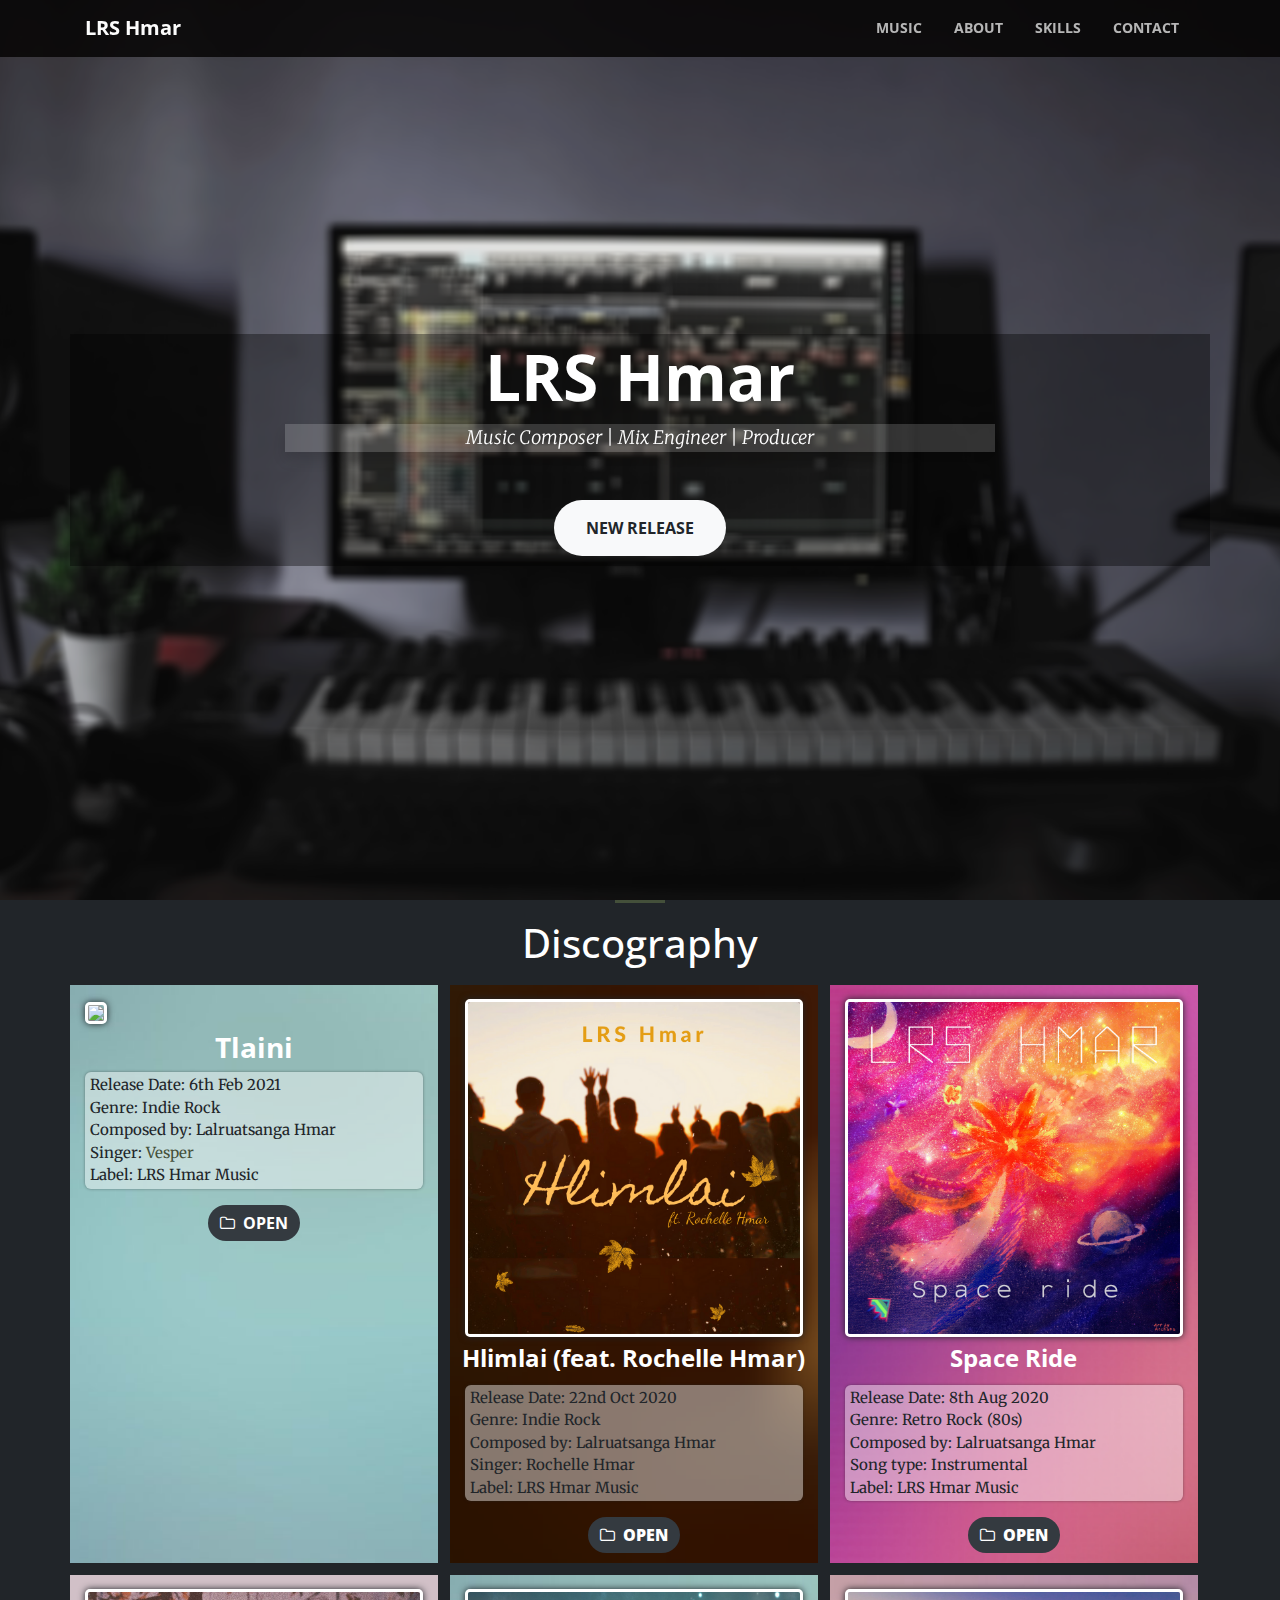
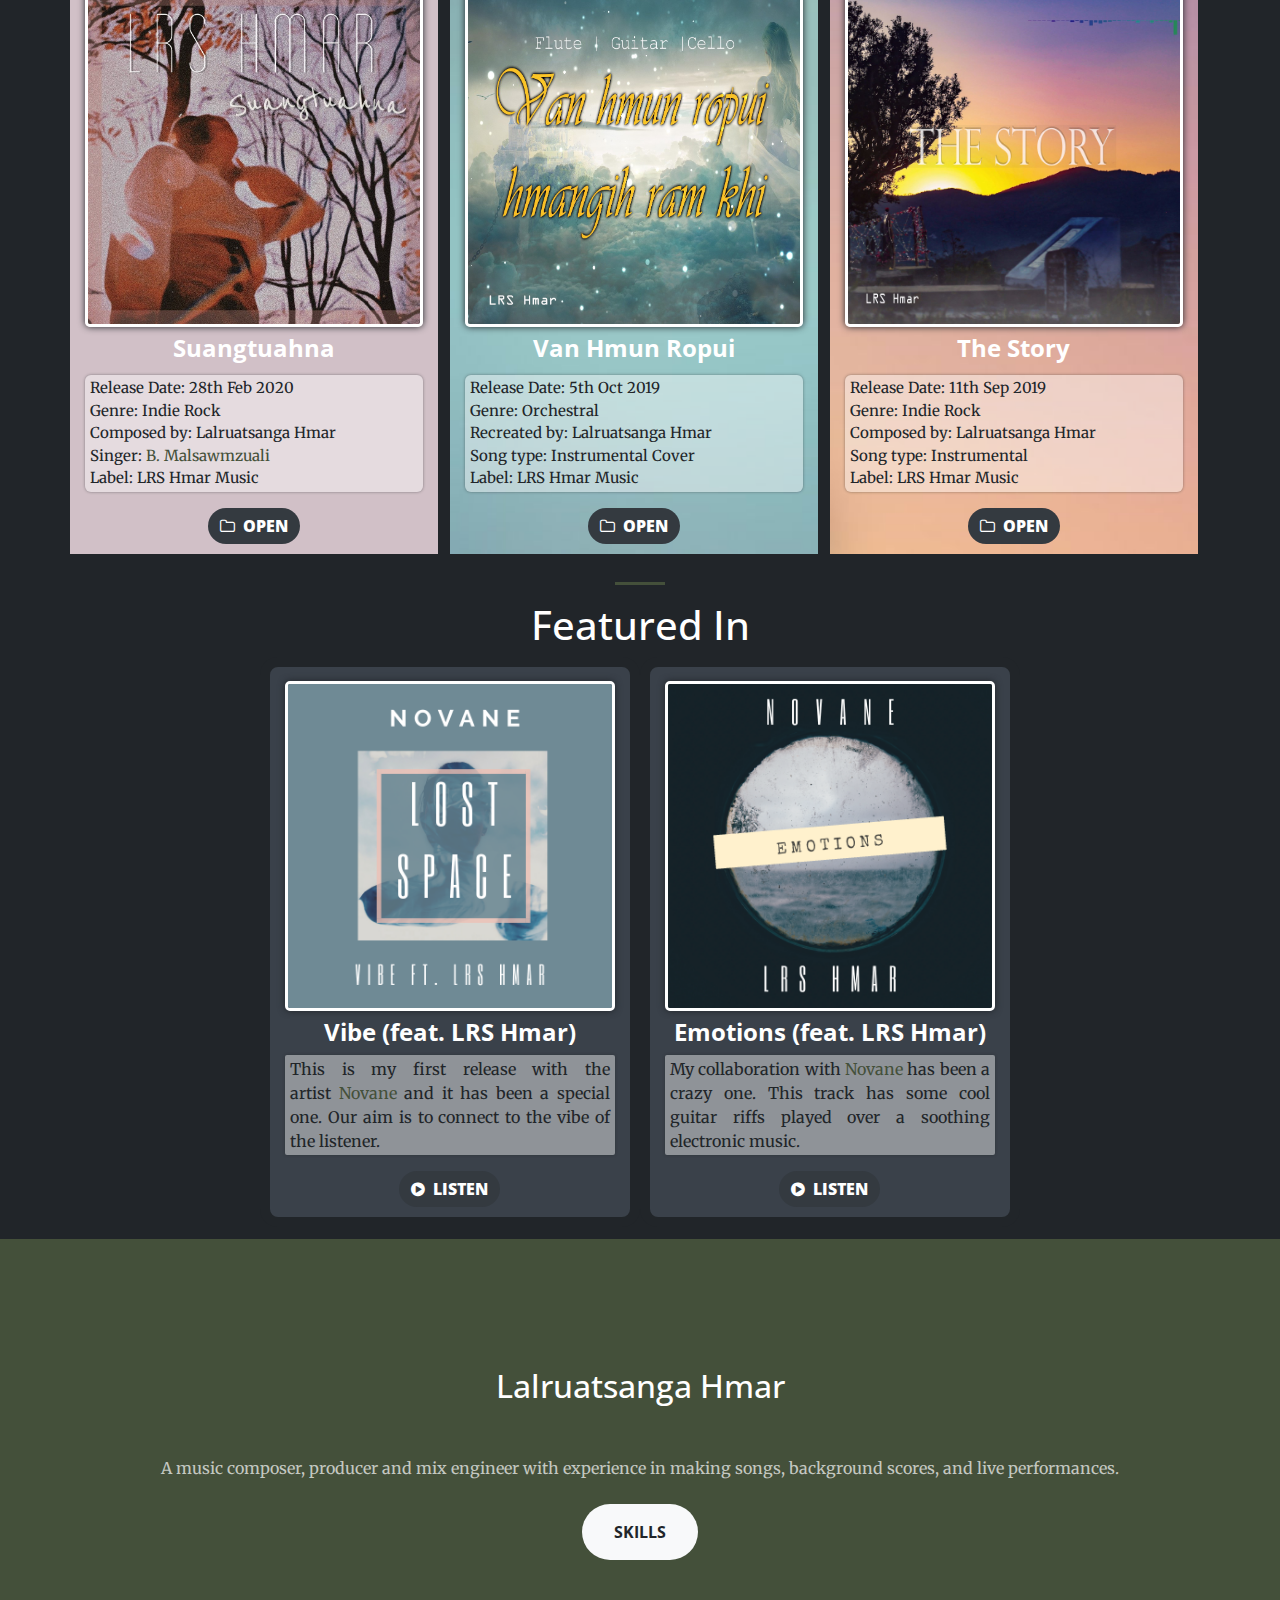
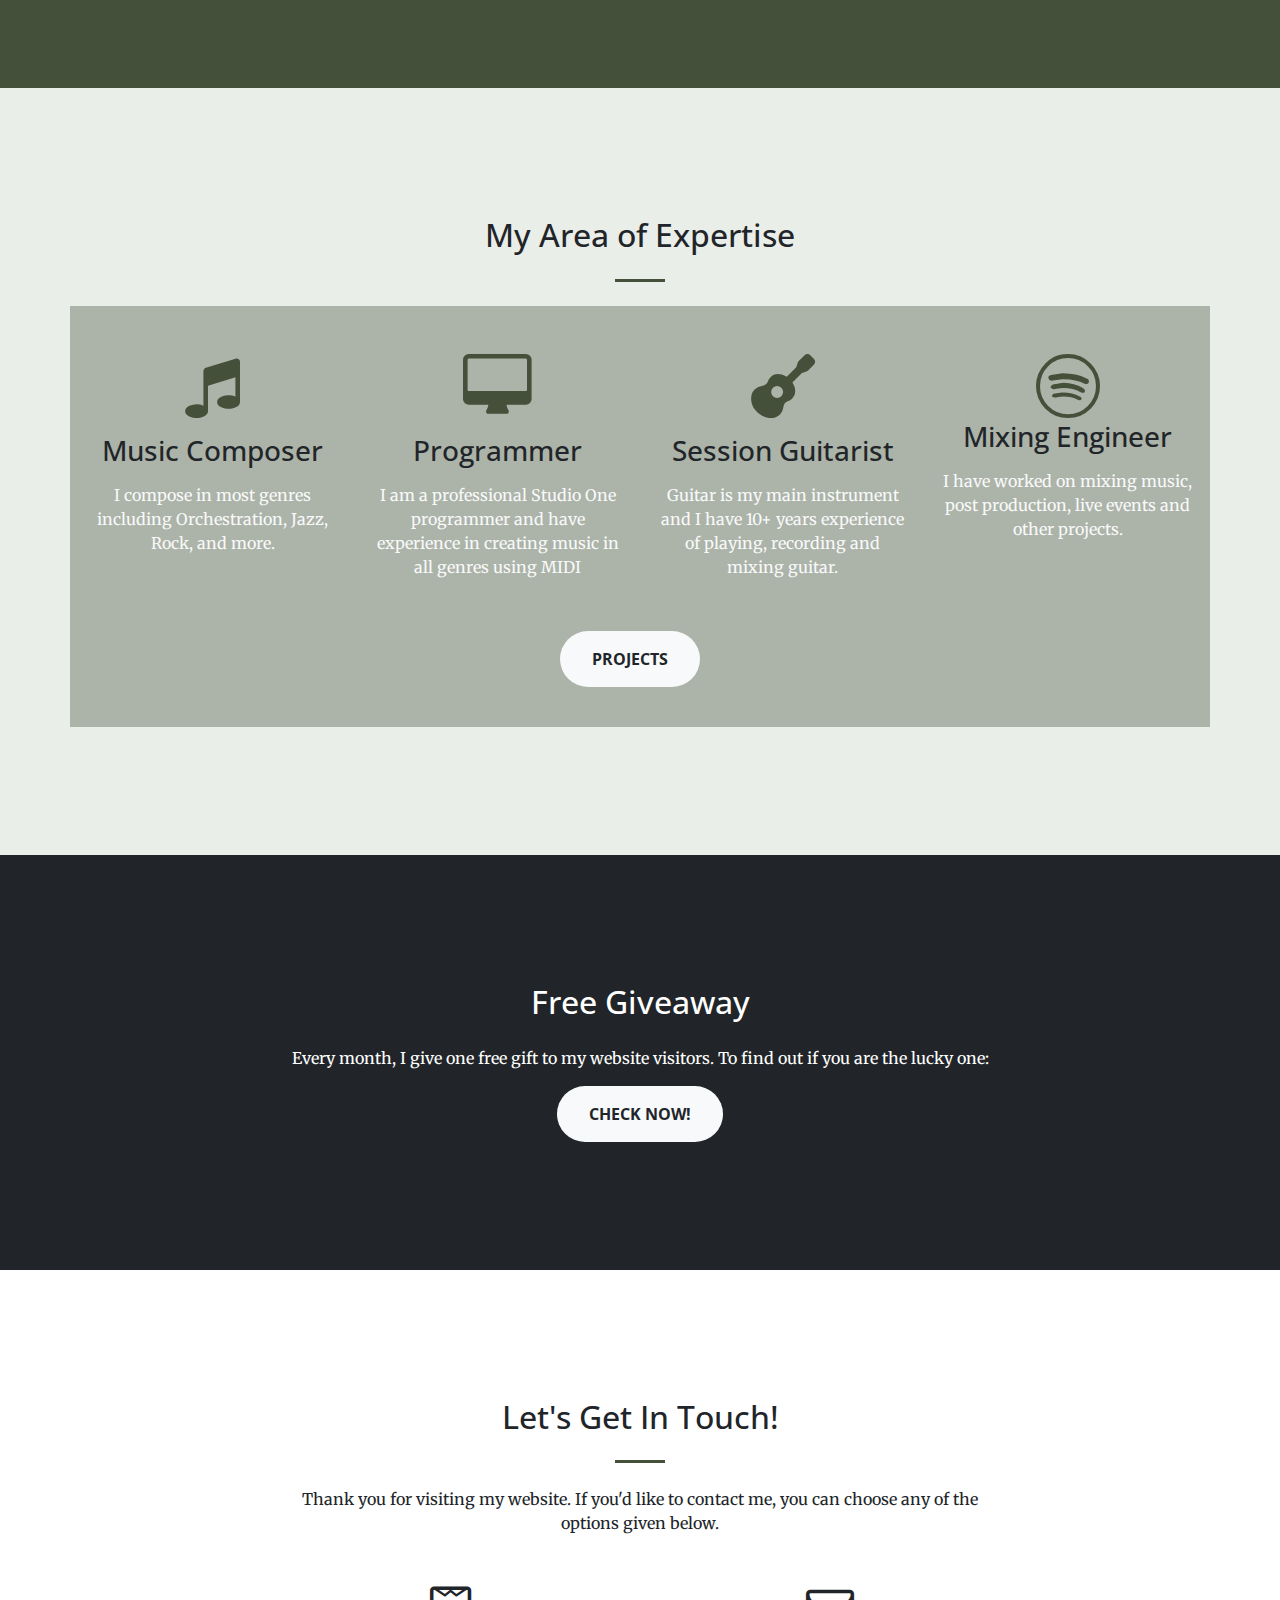
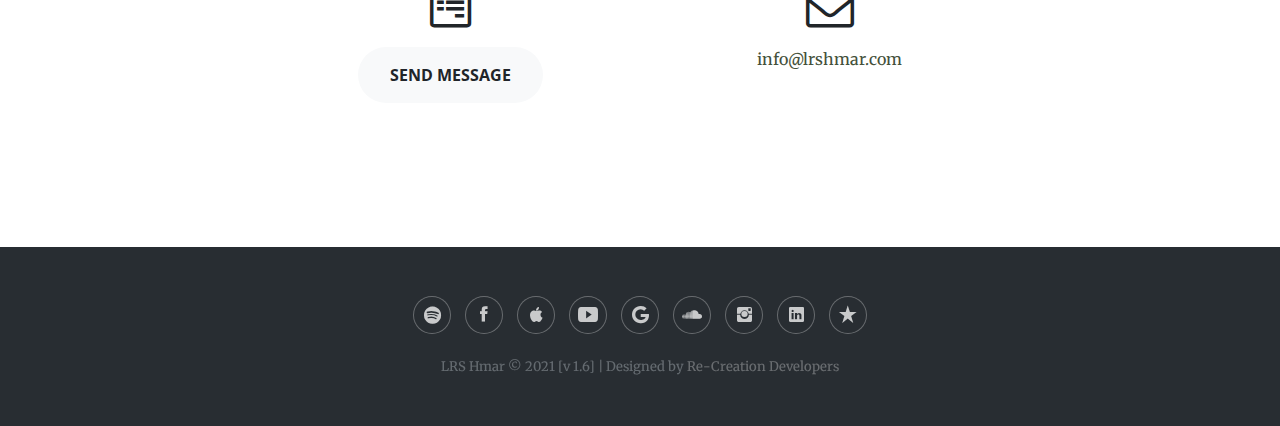
==== commit 06e77786: "Updated artist name and a few design changes" ====
--- a/index.html
+++ b/index.html
@@ -71,7 +71,7 @@
                     </div>
                     <div class="row justify-content-center">
                         <div class="col">
-                            <p class="text-justify" style="background: rgba(255,255,255,0.43);padding-left: 5px;padding-right: 5px;padding-top: 2px;padding-bottom: 2px;border-radius: 6px;box-shadow: 0px 0px 3px 0px rgba(33,37,41,0.47);font-size: 15px;font-family: Merriweather, serif;">Release Date: 6th Feb 2021<br>Genre: Indie Rock<br>Composed by: Lalruatsanga Hmar<br>Singer: <a href="https://www.instagram.com/vesper_vuite_21/">Vesper</a><br>Label: LRS Hmar Music<br></p>
+                            <p class="text-justify" style="background: rgba(255,255,255,0.43);padding-left: 5px;padding-right: 5px;padding-top: 2px;padding-bottom: 2px;border-radius: 6px;box-shadow: 0px 0px 3px 0px rgba(33,37,41,0.47);font-size: 15px;font-family: Merriweather, serif;">Release Date: 6th Feb 2021<br>Genre: Indie Rock<br>Composed by: Lalruatsanga Hmar<br>Singer: <a href="https://www.instagram.com/vesper_vuite_21/" target="_blank">Vesper</a><br>Label: LRS Hmar Music<br></p>
                         </div>
                     </div>
                     <div class="row justify-content-center"><button class="btn btn-dark" type="button" data-toggle="modal" data-target="#TlainiDetails"><i class="fa fa-folder-o"></i>&nbsp; open</button></div>
@@ -80,7 +80,7 @@
                     <div class="row" style="margin-top: 14px;">
                         <div class="col"><img class="img-fluid" src="assets/img/hlimlai.png" style="border: 3px solid rgb(255,255,255);border-radius: 5px;box-shadow: 0px 0px 7px;"></div>
                     </div>
-                    <div class="row justify-content-center" style="margin-top: 7px;">
+                    <div class="row justify-content-center" style="margin-top: 7px;height: 41px;">
                         <h4 style="font-weight: bold;color: rgb(255,255,255);">Hlimlai (feat. Rochelle Hmar)</h4>
                     </div>
                     <div class="row justify-content-center">
@@ -94,7 +94,7 @@
                     <div class="row" style="margin-top: 14px;">
                         <div class="col"><img class="img-fluid" src="assets/img/space-ride.jpg" style="border: 3px solid rgb(255,255,255);border-radius: 5px;box-shadow: 0px 0px 7px;"></div>
                     </div>
-                    <div class="row justify-content-center" style="margin-top: 7px;">
+                    <div class="row justify-content-center" style="margin-top: 7px;height: 41px;">
                         <h4 style="font-weight: bold;color: rgb(255,255,255);">Space Ride</h4>
                     </div>
                     <div class="row justify-content-center">
@@ -108,12 +108,12 @@
                     <div class="row" style="margin-top: 14px;">
                         <div class="col"><img class="img-fluid" src="assets/img/suangtuahna.jpg" style="border: 3px solid rgb(255,255,255);border-radius: 5px;box-shadow: 0px 0px 7px;"></div>
                     </div>
-                    <div class="row justify-content-center" style="margin-top: 7px;">
+                    <div class="row justify-content-center" style="margin-top: 7px;height: 41px;">
                         <h4 style="font-weight: bold;color: rgb(255,255,255);">Suangtuahna</h4>
                     </div>
                     <div class="row justify-content-center">
                         <div class="col">
-                            <p class="text-justify" style="background: rgba(255,255,255,0.43);padding-left: 5px;padding-right: 5px;padding-top: 2px;padding-bottom: 2px;border-radius: 6px;box-shadow: 0px 0px 3px 0px rgba(33,37,41,0.47);font-size: 15px;font-family: Merriweather, serif;">Release Date: 28th Feb 2020<br>Genre: Indie Rock<br>Composed by: Lalruatsanga<br>Singer: <a href="https://www.instagram.com/noey____iish/">Neyo</a><br>Label: LRS Hmar Music<br></p>
+                            <p class="text-justify" style="background: rgba(255,255,255,0.43);padding-left: 5px;padding-right: 5px;padding-top: 2px;padding-bottom: 2px;border-radius: 6px;box-shadow: 0px 0px 3px 0px rgba(33,37,41,0.47);font-size: 15px;font-family: Merriweather, serif;">Release Date: 28th Feb 2020<br>Genre: Indie Rock<br>Composed by: Lalruatsanga Hmar<br>Singer:&nbsp;<a href="https://www.instagram.com/noey____iish/" target="_blank">B. Malsawmzuali</a><br>Label: LRS Hmar Music<br></p>
                         </div>
                     </div>
                     <div class="row justify-content-center"><button class="btn btn-dark" type="button" data-toggle="modal" data-target="#SuangtuahnaDetails"><i class="fa fa-folder-o"></i>&nbsp;&nbsp;<strong>open</strong></button></div>
@@ -122,12 +122,12 @@
                     <div class="row" style="margin-top: 14px;">
                         <div class="col"><img class="img-fluid" src="assets/img/vanhmuncover.jpg" style="border: 3px solid rgb(255,255,255);border-radius: 5px;box-shadow: 0px 0px 7px;"></div>
                     </div>
-                    <div class="row justify-content-center" style="margin-top: 7px;">
+                    <div class="row justify-content-center" style="margin-top: 7px;height: 41px;">
                         <h4 style="font-weight: bold;color: rgb(255,255,255);">Van Hmun Ropui</h4>
                     </div>
                     <div class="row justify-content-center">
                         <div class="col">
-                            <p class="text-justify" style="background: rgba(255,255,255,0.43);padding-left: 5px;padding-right: 5px;padding-top: 2px;padding-bottom: 2px;border-radius: 6px;box-shadow: 0px 0px 3px 0px rgba(33,37,41,0.47);font-size: 15px;font-family: Merriweather, serif;">Release Date: 5th Oct 2019<br>Genre: Orchestral<br>Recreated by: Lalruatsanga<br>Song type: Instrumental Cover<br>Label: LRS Hmar Music<br></p>
+                            <p class="text-justify" style="background: rgba(255,255,255,0.43);padding-left: 5px;padding-right: 5px;padding-top: 2px;padding-bottom: 2px;border-radius: 6px;box-shadow: 0px 0px 3px 0px rgba(33,37,41,0.47);font-size: 15px;font-family: Merriweather, serif;">Release Date: 5th Oct 2019<br>Genre: Orchestral<br>Recreated by: Lalruatsanga Hmar<br>Song type: Instrumental Cover<br>Label: LRS Hmar Music<br></p>
                         </div>
                     </div>
                     <div class="row justify-content-center"><button class="btn btn-dark" type="button" data-toggle="modal" data-target="#VanHmunRopuiDetails"><i class="fa fa-folder-o"></i>&nbsp;&nbsp;<strong>open</strong></button></div>
@@ -136,12 +136,12 @@
                     <div class="row" style="margin-top: 14px;">
                         <div class="col"><img class="img-fluid" src="assets/img/thestorycover.jpg" style="border: 3px solid rgb(255,255,255);border-radius: 5px;box-shadow: 0px 0px 7px;"></div>
                     </div>
-                    <div class="row justify-content-center" style="margin-top: 7px;">
+                    <div class="row justify-content-center" style="margin-top: 7px;height: 41px;">
                         <h4 style="font-weight: bold;color: rgb(255,255,255);">The Story</h4>
                     </div>
                     <div class="row justify-content-center">
                         <div class="col">
-                            <p class="text-justify" style="background: rgba(255,255,255,0.43);padding-left: 5px;padding-right: 5px;padding-top: 2px;padding-bottom: 2px;border-radius: 6px;box-shadow: 0px 0px 3px 0px rgba(33,37,41,0.47);font-size: 15px;font-family: Merriweather, serif;">Release Date: 11th Sep 2019<br>Genre: Indie Rock<br>Composed by: Lalruatsanga<br>Song type: Instrumental<br>Label: LRS Hmar Music<br></p>
+                            <p class="text-justify" style="background: rgba(255,255,255,0.43);padding-left: 5px;padding-right: 5px;padding-top: 2px;padding-bottom: 2px;border-radius: 6px;box-shadow: 0px 0px 3px 0px rgba(33,37,41,0.47);font-size: 15px;font-family: Merriweather, serif;">Release Date: 11th Sep 2019<br>Genre: Indie Rock<br>Composed by: Lalruatsanga Hmar<br>Song type: Instrumental<br>Label: LRS Hmar Music<br></p>
                         </div>
                     </div>
                     <div class="row justify-content-center"><button class="btn btn-dark" type="button" data-toggle="modal" data-target="#thestorydetails"><i class="fa fa-folder-o"></i>&nbsp;&nbsp;<strong>open</strong></button></div>
@@ -154,7 +154,7 @@
                 <h1 class="text-center" style="color: rgb(255,255,255);">Featured In</h1>
             </div>
             <div class="row">
-                <div class="col-md-4 col-xl-4 offset-xl-2" style="padding-bottom: 10px;margin-bottom: 12px;background: #3a414a;border-width: 10px;border-style: solid;border-radius: 18px;">
+                <div class="col-md-6 col-lg-5 col-xl-4 offset-lg-1 offset-xl-2" style="padding-bottom: 10px;margin-bottom: 12px;background: #3a414a;border-width: 10px;border-style: solid;border-radius: 18px;">
                     <div class="row" style="margin-top: 14px;">
                         <div class="col"><img class="img-fluid" src="assets/img/vibes.png" style="border: 3px solid rgb(255,255,255);border-radius: 5px;box-shadow: 0px 0px 7px;"></div>
                     </div>
@@ -168,7 +168,7 @@
                     </div>
                     <div class="row justify-content-center"><button class="btn btn-dark" type="button" data-toggle="modal" data-target="#tlainidetails"><i class="fa fa-play-circle"></i>&nbsp;&nbsp;<strong>LISTEN</strong></button></div>
                 </div>
-                <div class="col-md-4 col-xl-4 offset-xl-0" style="background: #3a414a;padding-bottom: 10px;margin-bottom: 12px;border-width: 10px;border-style: solid;border-radius: 18px;">
+                <div class="col-md-6 col-lg-5 col-xl-4 offset-xl-0" style="background: #3a414a;padding-bottom: 10px;margin-bottom: 12px;border-width: 10px;border-style: solid;border-radius: 18px;">
                     <div class="row" style="margin-top: 14px;">
                         <div class="col"><img class="img-fluid" src="assets/img/emotions-feat-lrshmar.png" style="border: 3px solid rgb(255,255,255);border-radius: 5px;box-shadow: 0px 0px 7px;"></div>
                     </div>
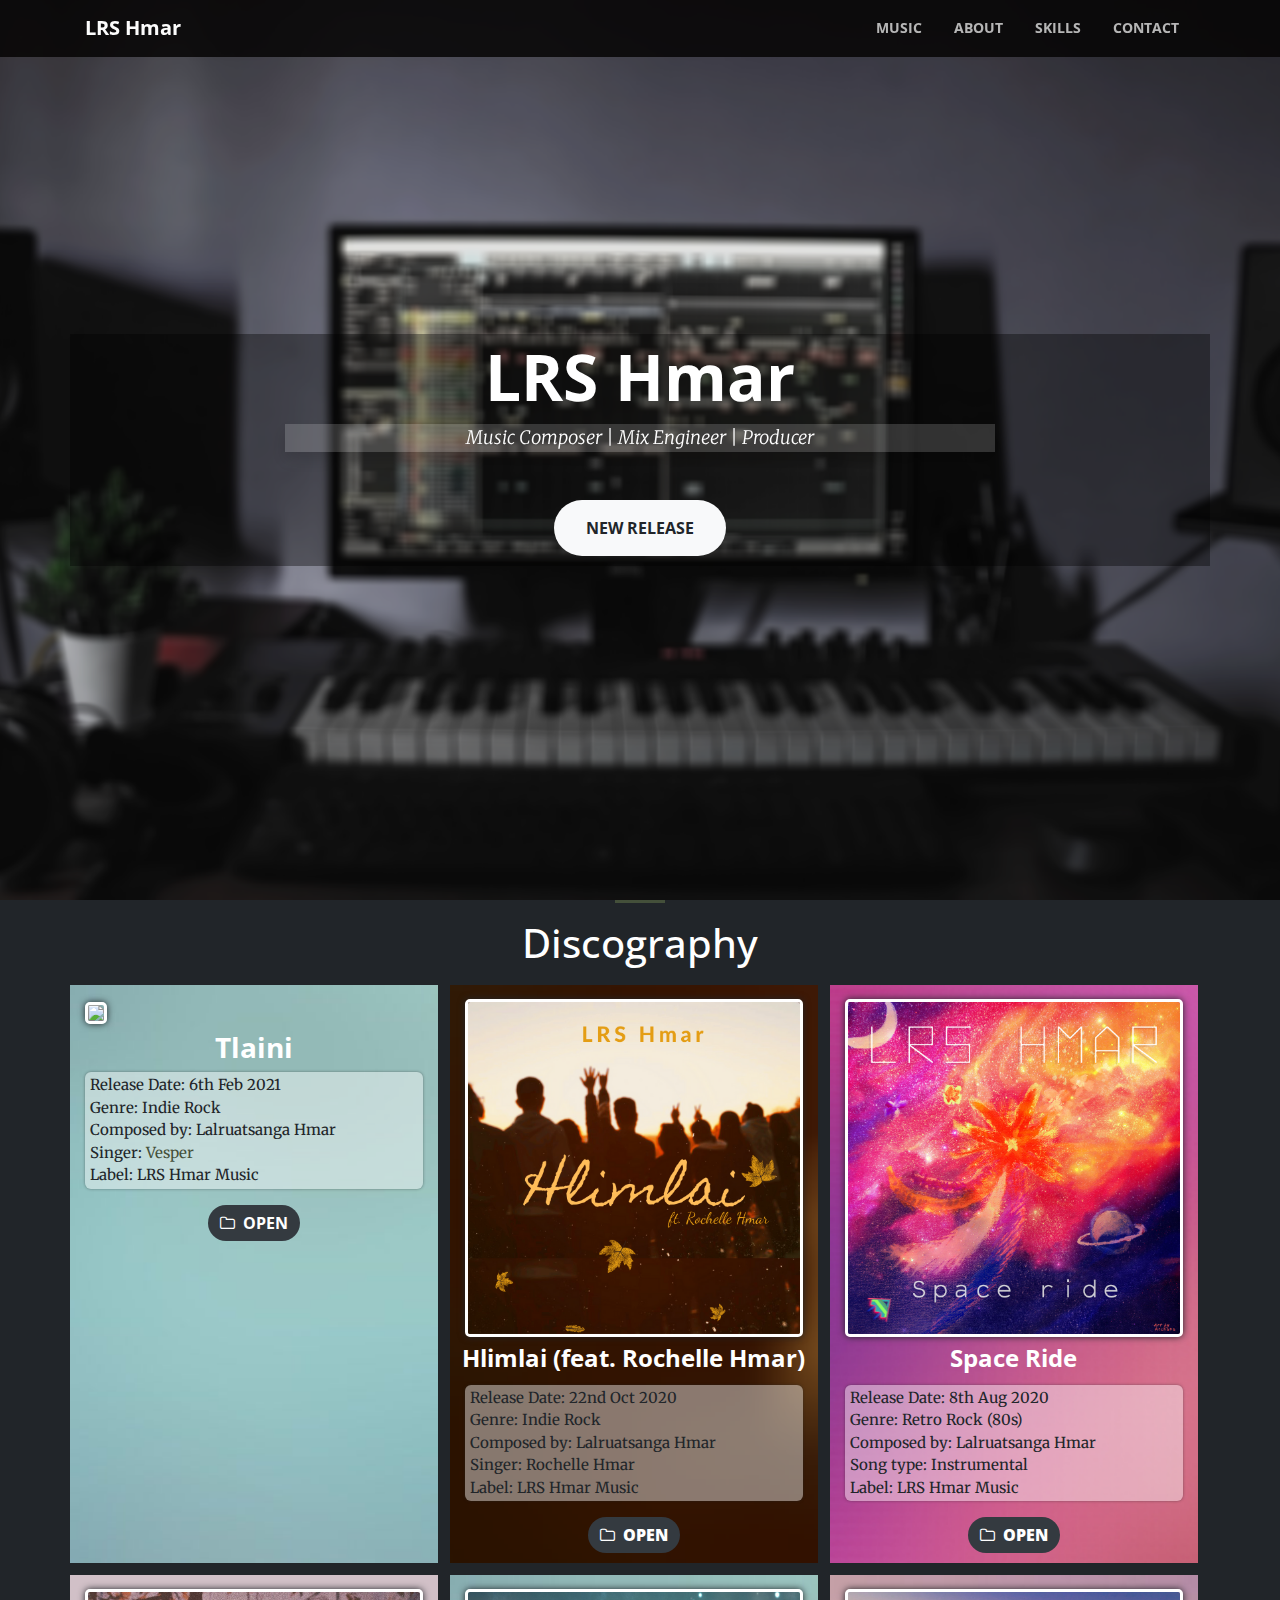
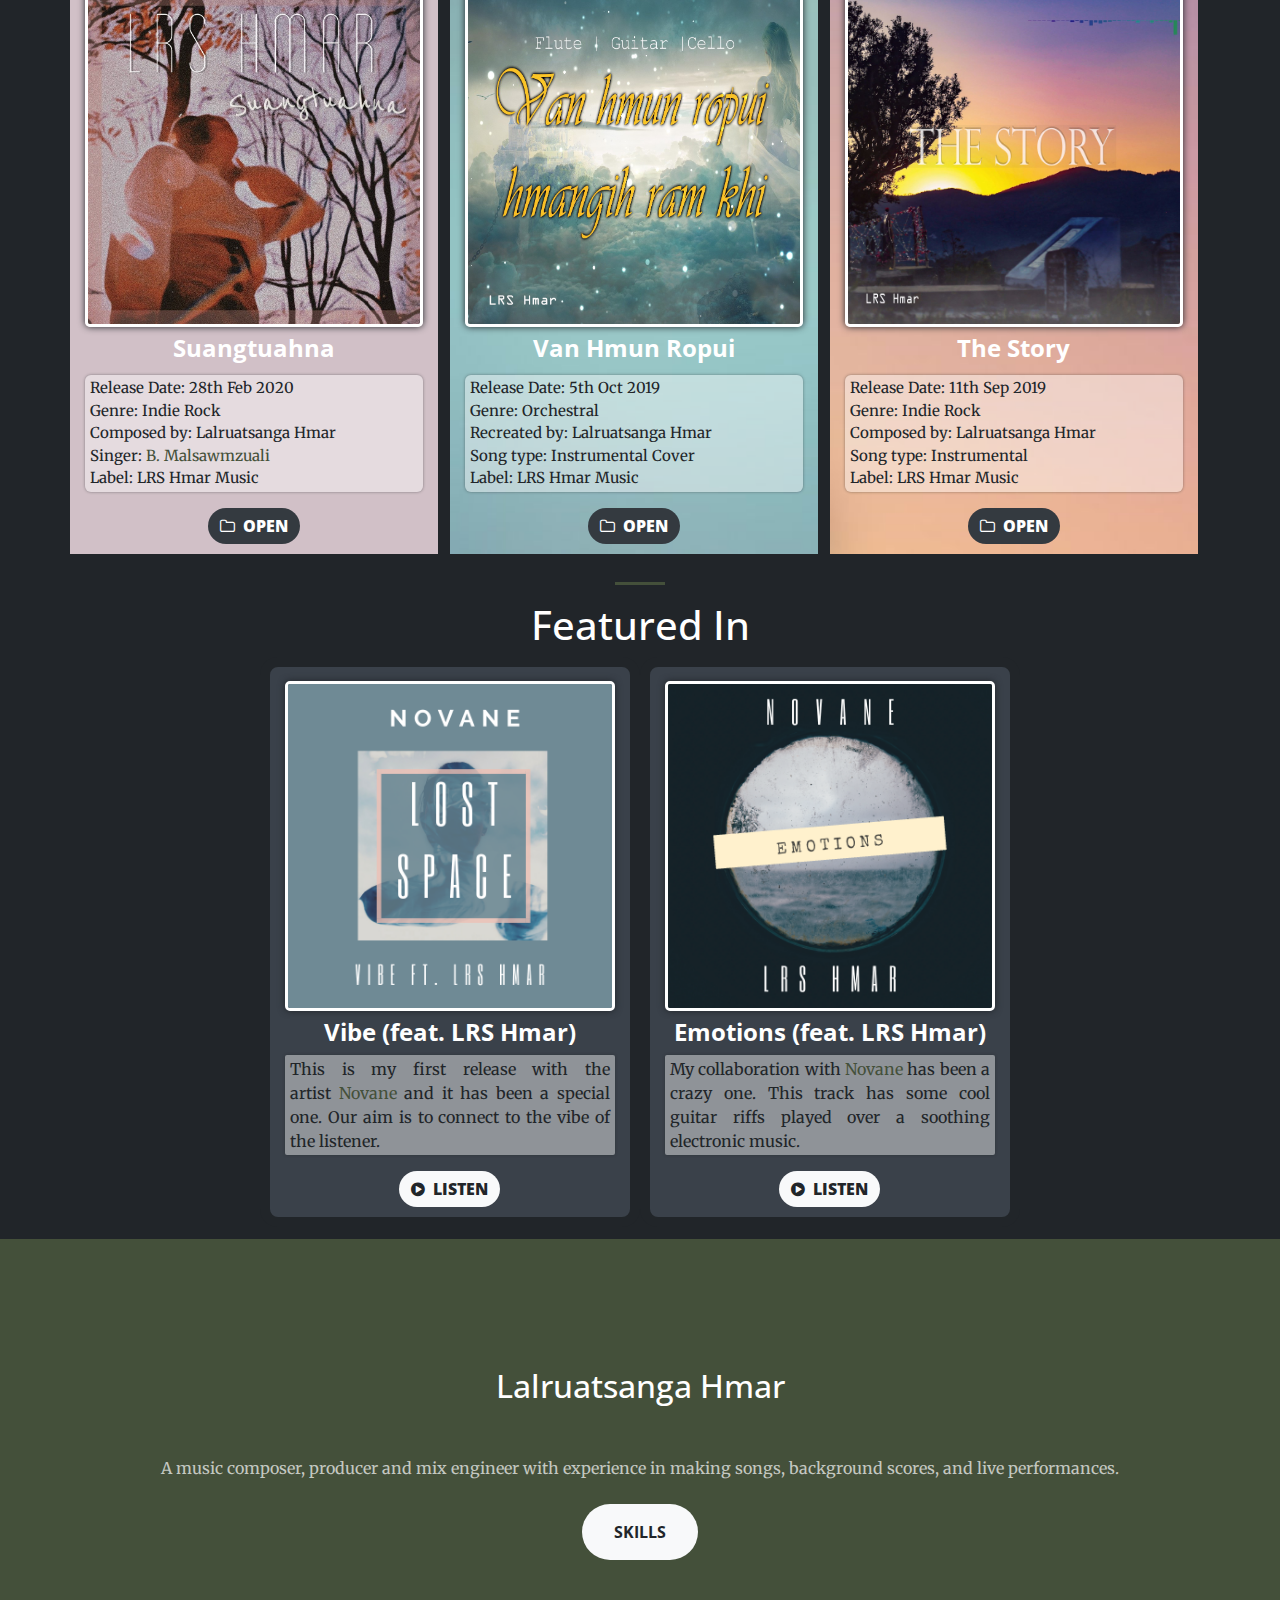
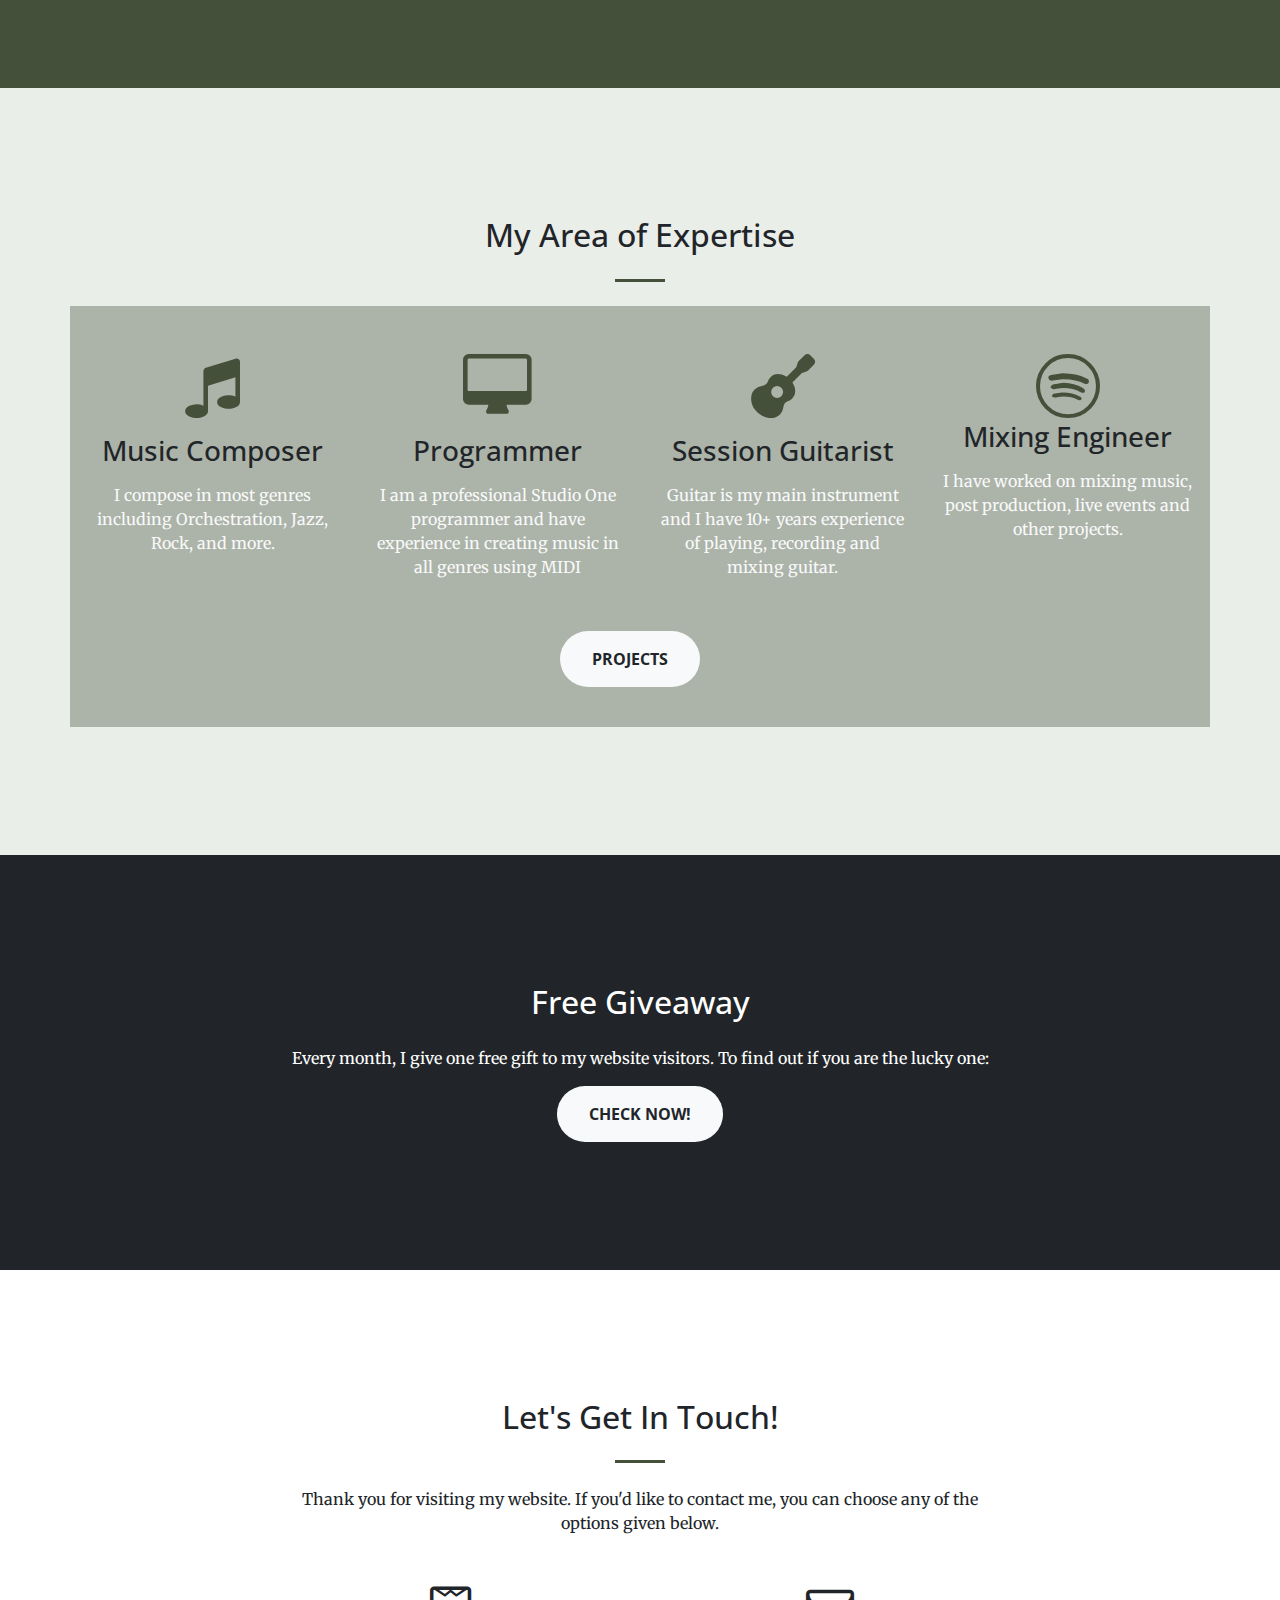
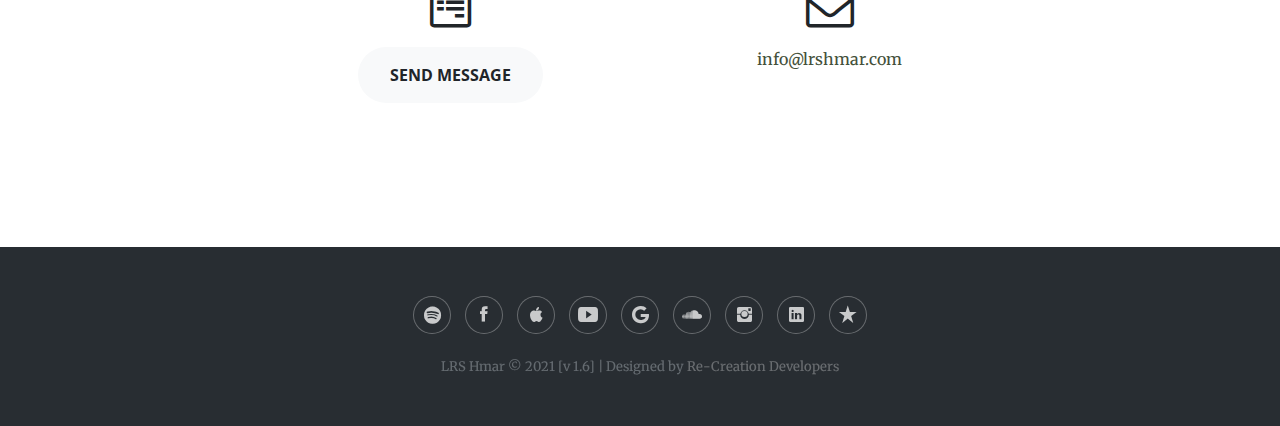
==== commit 63b1c98f: "Updated links" ====
--- a/index.html
+++ b/index.html
@@ -166,7 +166,7 @@
                             <p class="text-justify" style="background: rgba(255,255,255,0.43);padding-left: 5px;padding-right: 5px;padding-top: 2px;padding-bottom: 2px;border-radius: 2px;box-shadow: 0px 0px 3px 0px rgba(33,37,41,0.47);">This is my first release with the artist&nbsp;<a href="https://novanemusic.com" target="_blank">Novane</a>&nbsp;and it has been a special one. Our aim is to connect to the vibe of the listener.</p>
                         </div>
                     </div>
-                    <div class="row justify-content-center"><button class="btn btn-dark" type="button" data-toggle="modal" data-target="#tlainidetails"><i class="fa fa-play-circle"></i>&nbsp;&nbsp;<strong>LISTEN</strong></button></div>
+                    <div class="row justify-content-center"><a class="btn btn-light" role="button" data-toggle="modal" data-target="#tlainidetails" target="_blank" href="http://vibe.novanemusic.com/"><i class="fa fa-play-circle"></i>&nbsp;&nbsp;<strong>LISTEN</strong></a></div>
                 </div>
                 <div class="col-md-6 col-lg-5 col-xl-4 offset-xl-0" style="background: #3a414a;padding-bottom: 10px;margin-bottom: 12px;border-width: 10px;border-style: solid;border-radius: 18px;">
                     <div class="row" style="margin-top: 14px;">
@@ -180,7 +180,7 @@
                             <p class="text-justify" style="background: rgba(255,255,255,0.43);padding-left: 5px;padding-right: 5px;padding-top: 2px;padding-bottom: 2px;border-radius: 2px;box-shadow: 0px 0px 3px 0px rgba(33,37,41,0.47);">My collaboration with&nbsp;<a href="https://novanemusic.com" target="_blank">Novane</a>&nbsp;has been a crazy one. This track has some cool guitar riffs played over a soothing electronic music.</p>
                         </div>
                     </div>
-                    <div class="row justify-content-center"><button class="btn btn-dark" type="button" data-toggle="modal" data-target="#tlainidetails"><i class="fa fa-play-circle"></i>&nbsp;&nbsp;<strong>LISTEN</strong></button></div>
+                    <div class="row justify-content-center"><a class="btn btn-light" role="button" data-toggle="modal" data-target="#tlainidetails" href="http://emotions.novanemusic.com/" target="_blank"><i class="fa fa-play-circle"></i>&nbsp;&nbsp;<strong>LISTEN</strong></a></div>
                 </div>
             </div>
         </div>
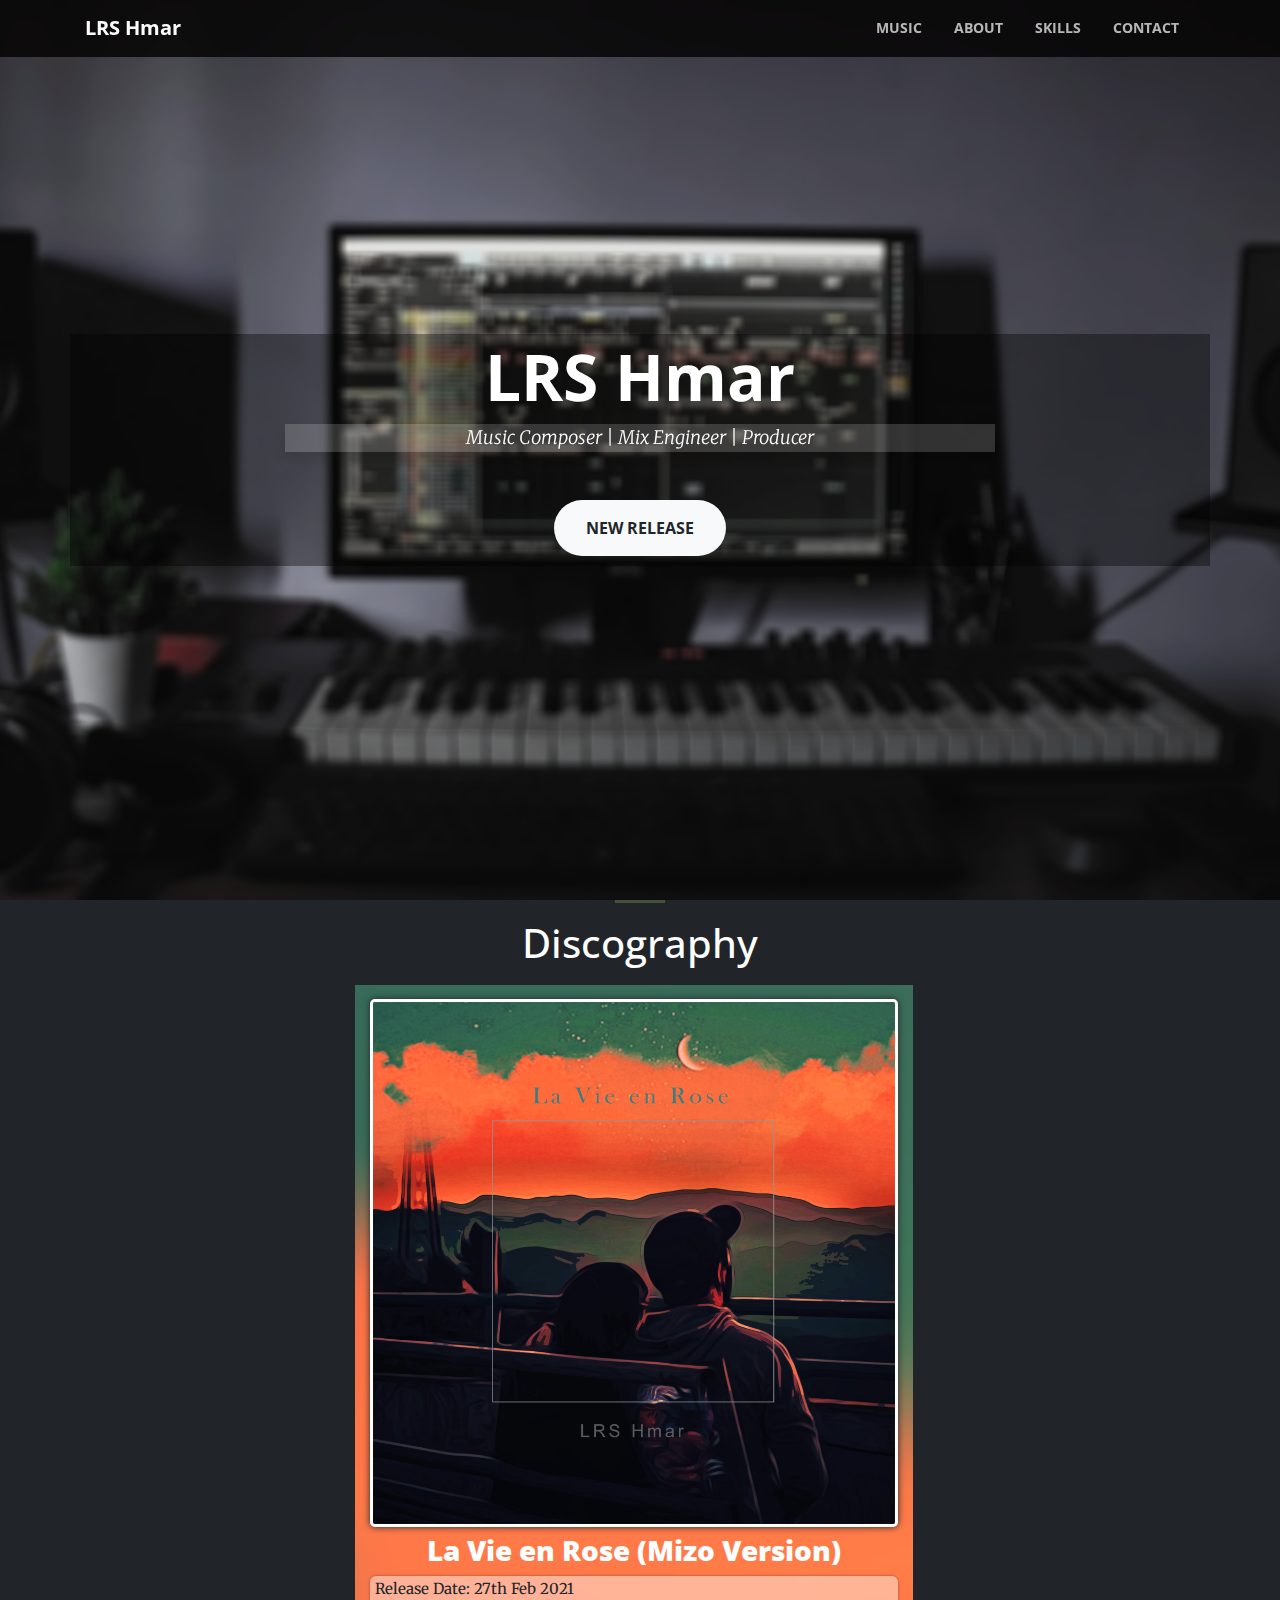
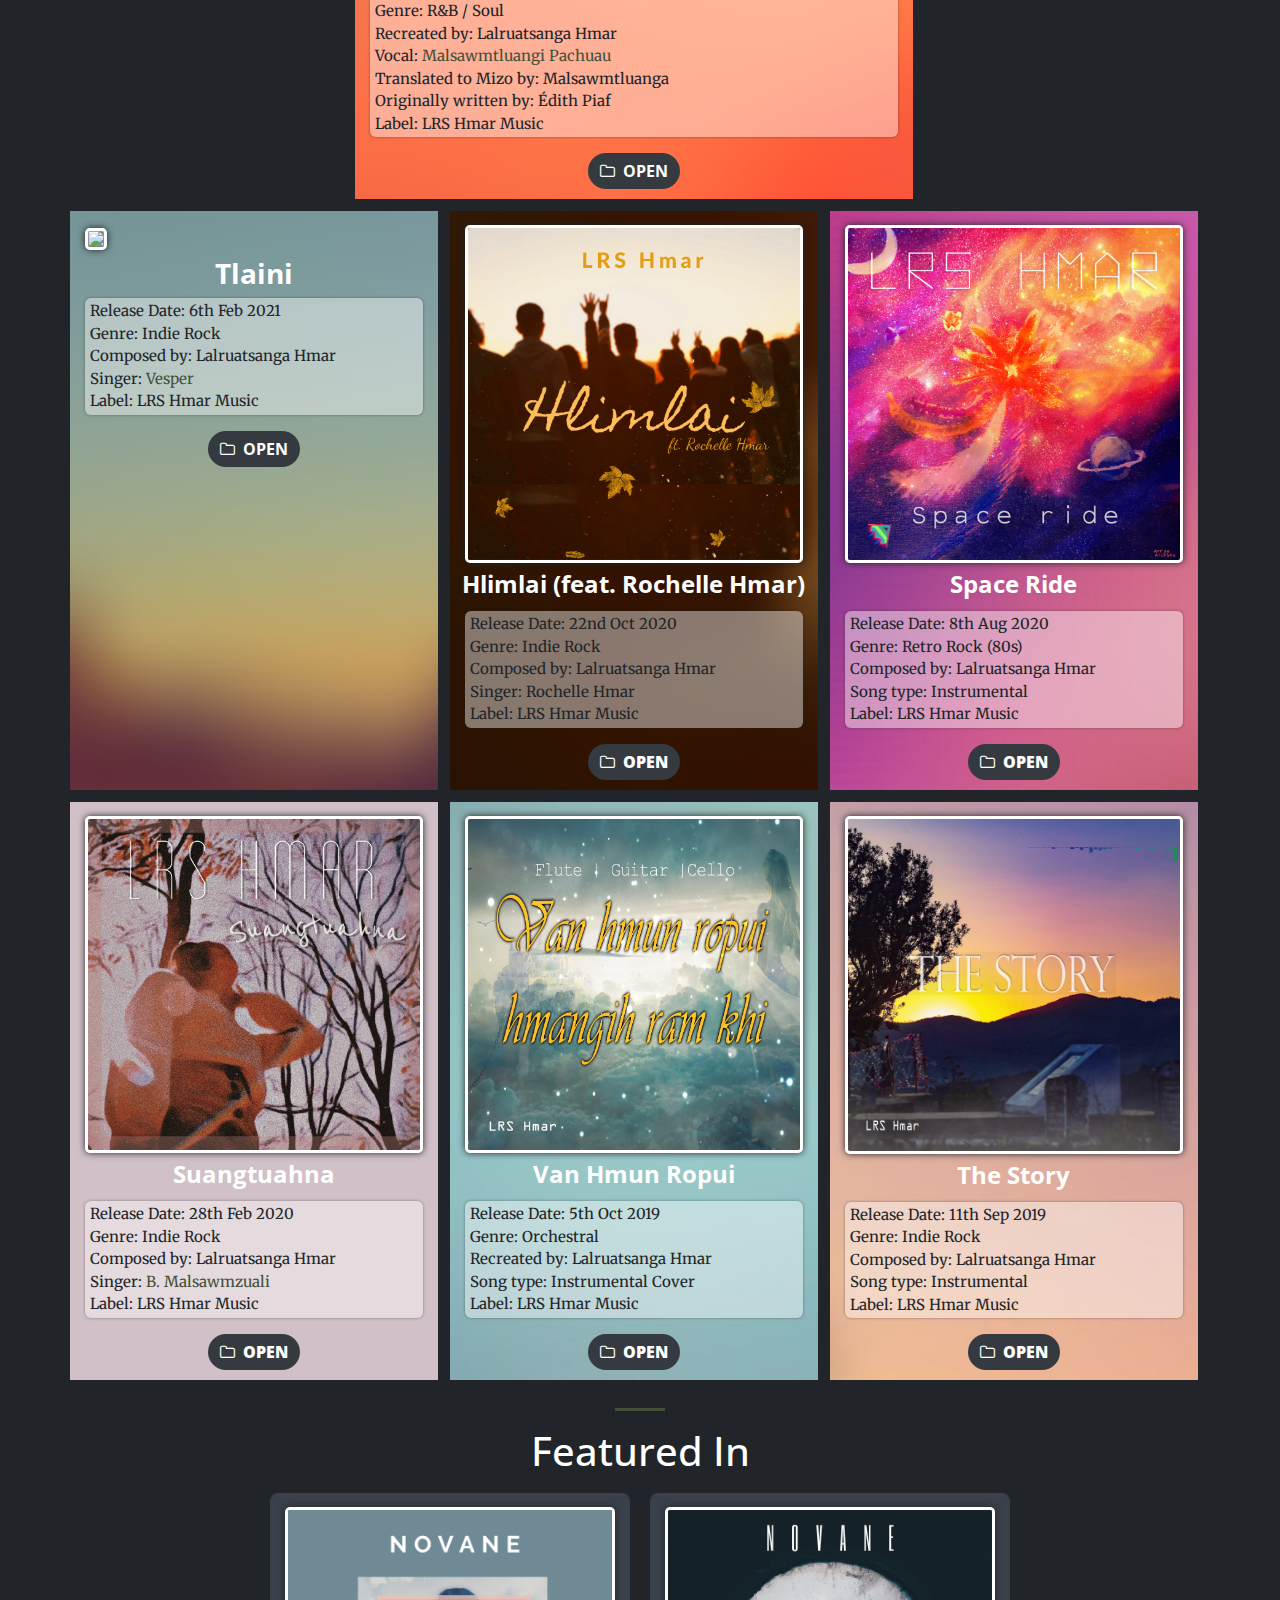
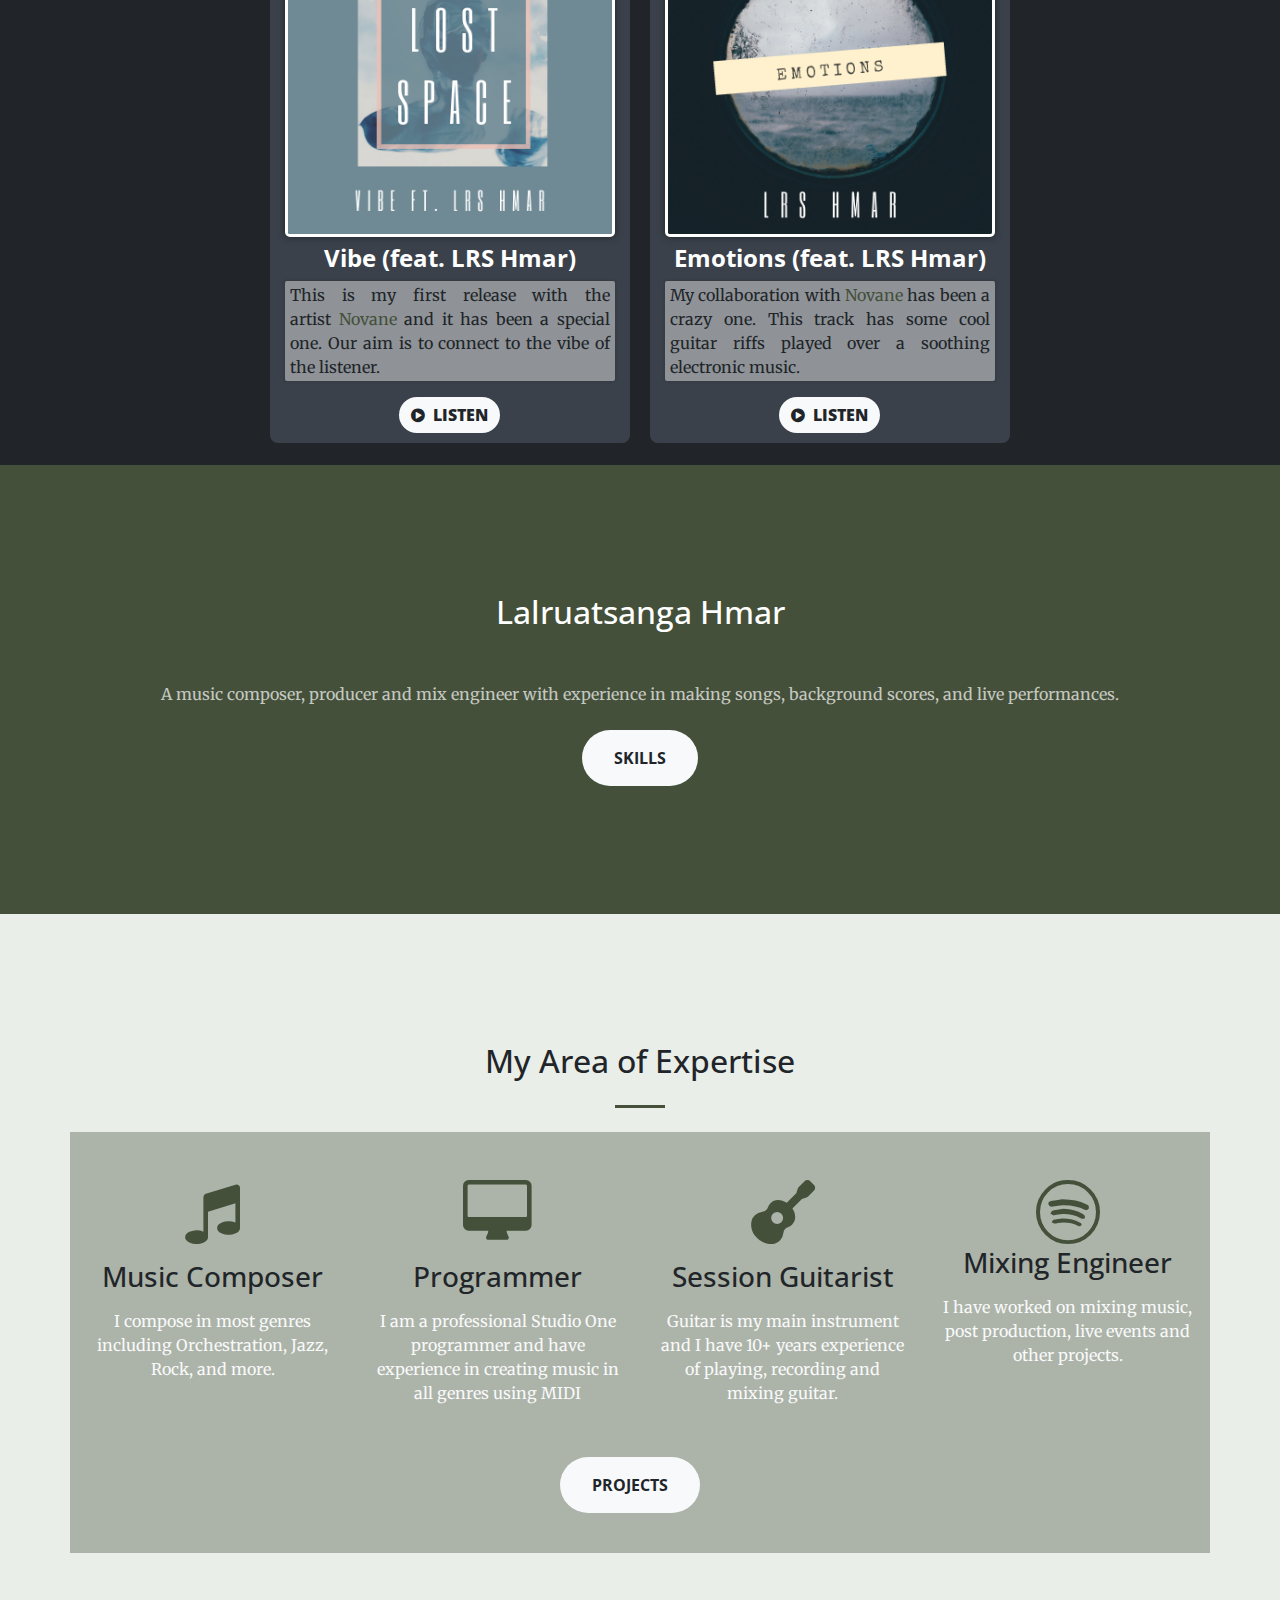
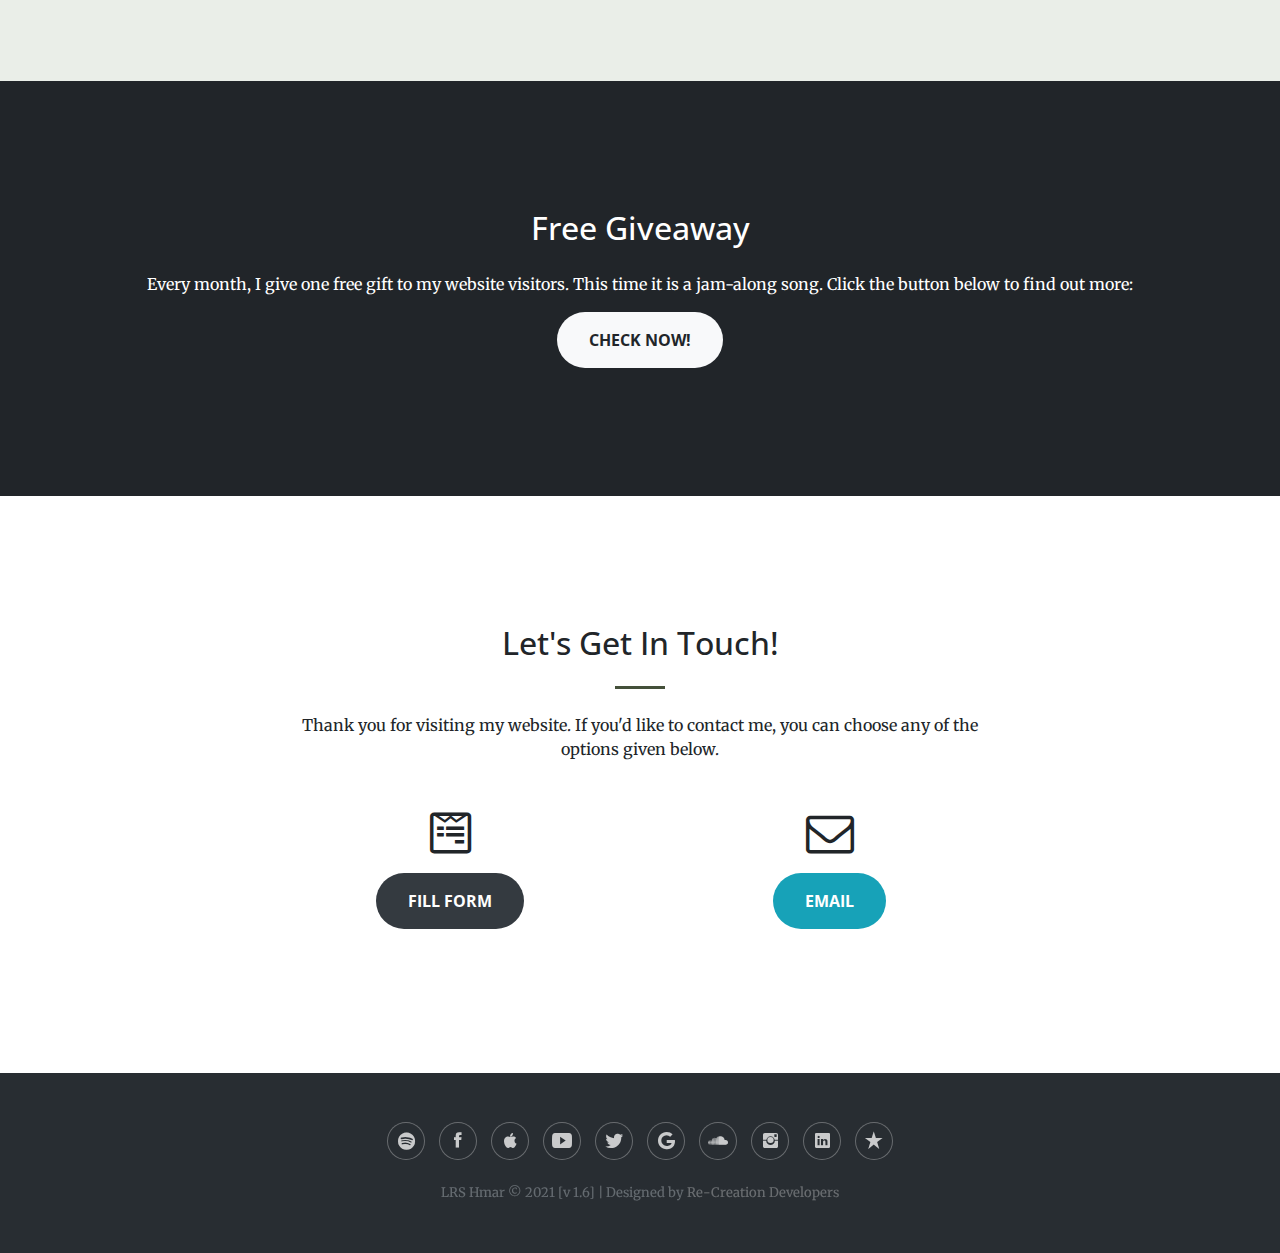
==== commit 8af47c63: "New track release" ====
--- a/index.html
+++ b/index.html
@@ -62,7 +62,21 @@
                 <h1 class="text-center" style="color: rgb(255,255,255);">Discography</h1>
             </div>
             <div class="row">
-                <div class="col-md-4 col-xl-4 offset-xl-0" style="background: url(&quot;assets/img/vanhmunbg.jpg&quot;);background-size: cover;padding-bottom: 10px;border-right-width: 12px;border-right-style: solid;border-left-style: none;margin-bottom: 12px;">
+                <div class="col-md-8 col-xl-6 offset-md-2 offset-xl-3" style="background: url(&quot;assets/img/la-vie-en-rose-mizo-bg.png&quot;);background-size: cover;padding-bottom: 10px;border-right-width: 12px;border-right-style: solid;border-left-style: none;margin-bottom: 12px;">
+                    <div class="row" style="margin-top: 14px;">
+                        <div class="col"><img class="img-fluid" src="assets/img/la-vie-en-rose-mizo.png" style="border: 3px solid rgb(255,255,255);border-radius: 5px;box-shadow: 0px 0px 7px;"></div>
+                    </div>
+                    <div class="row text-center justify-content-center" style="margin-top: 7px;">
+                        <h3 style="font-weight: bold;color: rgb(255,255,255);"><strong>La Vie en Rose (Mizo Version)</strong></h3>
+                    </div>
+                    <div class="row justify-content-center">
+                        <div class="col">
+                            <p class="text-justify" style="background: rgba(255,255,255,0.43);padding-left: 5px;padding-right: 5px;padding-top: 2px;padding-bottom: 2px;border-radius: 6px;box-shadow: 0px 0px 3px 0px rgba(33,37,41,0.47);font-size: 15px;font-family: Merriweather, serif;">Release Date: 27th Feb 2021<br>Genre: R&amp;B / Soul<br>Recreated by: Lalruatsanga Hmar<br>Vocal: <a href="https://www.instagram.com/tluangtei_pachuau" target="_blank">Malsawmtluangi Pachuau</a><br>Translated to Mizo by: Malsawmtluanga<br>Originally written by:&nbsp;Édith Piaf<br>Label: LRS Hmar Music<br></p>
+                        </div>
+                    </div>
+                    <div class="row justify-content-center"><button class="btn btn-dark" type="button" data-toggle="modal" data-target="#LaVieEnRoseMizoDetails"><i class="fa fa-folder-o"></i>&nbsp; open</button></div>
+                </div>
+                <div class="col-md-4 col-xl-4 offset-xl-0" style="background: url(&quot;assets/img/tlainibg.png&quot;);background-size: cover;padding-bottom: 10px;border-right-width: 12px;border-right-style: solid;border-left-style: none;margin-bottom: 12px;">
                     <div class="row" style="margin-top: 14px;">
                         <div class="col"><img class="img-fluid" src="assets/img/tlainicover.png" style="border: 3px solid rgb(255,255,255);border-radius: 5px;box-shadow: 0px 0px 7px;"></div>
                     </div>
@@ -166,7 +180,7 @@
                             <p class="text-justify" style="background: rgba(255,255,255,0.43);padding-left: 5px;padding-right: 5px;padding-top: 2px;padding-bottom: 2px;border-radius: 2px;box-shadow: 0px 0px 3px 0px rgba(33,37,41,0.47);">This is my first release with the artist&nbsp;<a href="https://novanemusic.com" target="_blank">Novane</a>&nbsp;and it has been a special one. Our aim is to connect to the vibe of the listener.</p>
                         </div>
                     </div>
-                    <div class="row justify-content-center"><a class="btn btn-light" role="button" data-toggle="modal" data-target="#tlainidetails" target="_blank" href="http://vibe.novanemusic.com/"><i class="fa fa-play-circle"></i>&nbsp;&nbsp;<strong>LISTEN</strong></a></div>
+                    <div class="row justify-content-center"><a class="btn btn-light" role="button" target="_blank" href="http://vibe.novanemusic.com/"><i class="fa fa-play-circle"></i>&nbsp;&nbsp;<strong>LISTEN</strong></a></div>
                 </div>
                 <div class="col-md-6 col-lg-5 col-xl-4 offset-xl-0" style="background: #3a414a;padding-bottom: 10px;margin-bottom: 12px;border-width: 10px;border-style: solid;border-radius: 18px;">
                     <div class="row" style="margin-top: 14px;">
@@ -180,7 +194,7 @@
                             <p class="text-justify" style="background: rgba(255,255,255,0.43);padding-left: 5px;padding-right: 5px;padding-top: 2px;padding-bottom: 2px;border-radius: 2px;box-shadow: 0px 0px 3px 0px rgba(33,37,41,0.47);">My collaboration with&nbsp;<a href="https://novanemusic.com" target="_blank">Novane</a>&nbsp;has been a crazy one. This track has some cool guitar riffs played over a soothing electronic music.</p>
                         </div>
                     </div>
-                    <div class="row justify-content-center"><a class="btn btn-light" role="button" data-toggle="modal" data-target="#tlainidetails" href="http://emotions.novanemusic.com/" target="_blank"><i class="fa fa-play-circle"></i>&nbsp;&nbsp;<strong>LISTEN</strong></a></div>
+                    <div class="row justify-content-center"><a class="btn btn-light" role="button" href="http://emotions.novanemusic.com/" target="_blank"><i class="fa fa-play-circle"></i>&nbsp;&nbsp;<strong>LISTEN</strong></a></div>
                 </div>
             </div>
         </div>
@@ -370,10 +384,10 @@
             </div>
         </div>
     </section>
-    <section class="bg-dark text-white">
+    <section id="covid-19" class="bg-dark text-white">
         <div class="container text-center">
             <h2 class="mb-4">Free Giveaway</h2>
-            <p>Every month, I give one free gift to my website visitors. To find out if you are the lucky one:</p><button class="btn btn-light sr-only invisible btn-xl sr-button" data-aos="zoom-in" data-aos-duration="400" data-aos-once="true" type="button" data-toggle="modal" data-target="#freegifts">CHECK Now!</button><a class="btn btn-light btn-xl sr-button" role="button" data-aos="zoom-in" data-aos-duration="400" data-aos-once="true" data-toggle="modal" data-target="#FreeGiveaway">CHECK Now!</a>
+            <p>Every month, I give one free gift to my website visitors. This time it is a jam-along song. Click the button below to find out more:</p><button class="btn btn-light sr-only invisible btn-xl sr-button" data-aos="zoom-in" data-aos-duration="400" data-aos-once="true" type="button" data-toggle="modal" data-target="#freegifts">CHECK Now!</button><a class="btn btn-light btn-xl sr-button" role="button" data-aos="zoom-in" data-aos-duration="400" data-aos-once="true" data-toggle="modal" data-target="#FreeGiveaway">CHECK Now!</a>
         </div>
     </section>
     <section id="contact" style="background-color: #ffffff;">
@@ -387,10 +401,10 @@
             </div>
             <div class="row">
                 <div class="col-lg-4 ml-auto text-center"><i class="fa fa-wpforms fa-3x mb-3 sr-contact" data-aos="zoom-in" data-aos-duration="300" data-aos-once="true"></i>
-                    <p><button class="btn btn-light btn-xl sr-button" data-aos="zoom-in" data-aos-duration="400" data-aos-once="true" type="button" data-toggle="modal" data-target="#contactmeform">Send Message</button></p>
+                    <p><button class="btn btn-dark btn-xl sr-button" data-aos="zoom-in" data-aos-duration="400" data-aos-once="true" type="button" data-toggle="modal" data-target="#contactmeform">Fill Form</button></p>
                 </div>
                 <div class="col-lg-4 mr-auto text-center"><i class="fa fa-envelope-o fa-3x mb-3 sr-contact" data-aos="zoom-in" data-aos-duration="300" data-aos-delay="300" data-aos-once="true"></i>
-                    <p><a href="info@lrshmar.com">info@lrshmar.com</a></p>
+                    <p><a class="btn btn-info btn-xl sr-button" role="button" data-aos="zoom-in" data-aos-duration="400" data-aos-once="true" href="mailto:info@lrshmar.com" target="_blank">Email</a></p>
                 </div>
             </div>
         </div>
@@ -408,7 +422,7 @@
         <footer>
             <div class="container">
                 <div class="row">
-                    <div class="col item social"><a href="https://open.spotify.com/artist/0RUoiEAe4uPdkUxKP8eBhx" target="_blank"><i class="fa fa-spotify"></i></a><a href="https://www.facebook.com/lrsa.syn" target="_blank"><i class="icon ion-social-facebook"></i></a><a href="https://music.apple.com/in/artist/lrs-hmar/1479698323" target="_blank"><i class="icon ion-social-apple"></i></a><a href="https://www.youtube.com/channel/UCSP2cntHeW4kgjBS7TzfDJQ" target="_blank"><i class="icon ion-social-youtube"></i></a><a href="https://play.google.com/store/music/artist?id=Aiyjh2ftzeyfjbuimyjsay35u4a" target="_blank"><i class="fa fa-google"></i></a><a href="https://soundcloud.com/lalruatsanga" target="_blank"><i class="la la-soundcloud"></i></a><a href="https://www.instagram.com/lrs_hmar/" target="_blank"><i class="icon ion-social-instagram"></i></a><a href="https://www.linkedin.com/in/lalruatsanga-hmarsial-832b24106" target="_blank"><i class="icon ion-social-linkedin"></i></a><a href="https://www.reverbnation.com/lalruatsanga" target="_blank"><i class="icon ion-star"></i></a></div>
+                    <div class="col item social"><a href="https://open.spotify.com/artist/0RUoiEAe4uPdkUxKP8eBhx" target="_blank"><i class="fa fa-spotify"></i></a><a href="https://www.facebook.com/lrsa.syn" target="_blank"><i class="icon ion-social-facebook"></i></a><a href="https://music.apple.com/in/artist/lrs-hmar/1479698323" target="_blank"><i class="icon ion-social-apple"></i></a><a href="https://www.youtube.com/channel/UCSP2cntHeW4kgjBS7TzfDJQ" target="_blank"><i class="icon ion-social-youtube"></i></a><a href="https://twitter.com/LRSHmar" target="_blank"><i class="fa fa-twitter"></i></a><a href="https://play.google.com/store/music/artist?id=Aiyjh2ftzeyfjbuimyjsay35u4a" target="_blank"><i class="fa fa-google"></i></a><a href="https://soundcloud.com/lalruatsanga" target="_blank"><i class="la la-soundcloud"></i></a><a href="https://www.instagram.com/lrs_hmar/" target="_blank"><i class="icon ion-social-instagram"></i></a><a href="https://www.linkedin.com/in/lalruatsanga-hmarsial-832b24106" target="_blank"><i class="icon ion-social-linkedin"></i></a><a href="https://www.reverbnation.com/lalruatsanga" target="_blank"><i class="icon ion-star"></i></a></div>
                 </div>
                 <p class="copyright">LRS Hmar © 2021 [v 1.6] | Designed by&nbsp;<a class="developer" href="https://recreationdevelopers.com" target="_blank">Re-Creation Developers</a></p>
             </div>
@@ -433,8 +447,8 @@
                 <div class="modal-body">
                     <form data-bss-recipient="a26d6db0533446b7bedd871230e51e5d" data-bss-subject="New Message on lrshmar.com">
                         <h2 class="text-center">Contact Me</h2>
-                        <div class="form-group"><input class="form-control" type="text" name="name" placeholder="Name"></div>
-                        <div class="form-group"><input class="form-control" type="email" name="email" placeholder="Email"><small class="form-text text-danger sr-only">Please enter a correct email address.</small></div>
+                        <div class="form-group"><input class="form-control" type="text" name="name" placeholder="Your Name"></div>
+                        <div class="form-group"><input class="form-control" type="email" name="email" placeholder="Your Email"><small class="form-text text-danger sr-only">Please enter a correct email address.</small></div>
                         <div class="form-group"><textarea class="form-control" name="message" placeholder="Message" rows="14"></textarea></div>
                         <div class="form-group"><button class="btn btn-primary" type="submit" style="background-color: #44503a!important;">send </button></div>
                     </form>
@@ -603,6 +617,32 @@
                             <div class="row">
                                 <div class="col">
                                     <div class="embed-responsive embed-responsive-16by9" style="margin-top: 15px;"><iframe class="embed-responsive-item" src="https://www.youtube.com/embed/NJzGI3UnVO0" allowfullscreen=""></iframe></div>
+                                </div>
+                            </div>
+                        </div><button class="btn btn-outline-light btn-block" type="button" data-dismiss="modal" style="border-radius: 0;">Close</button>
+                    </section>
+                </div>
+            </div>
+        </div>
+    </div>
+    <div class="modal fade" role="dialog" tabindex="-1" id="LaVieEnRoseMizoDetails">
+        <div class="modal-dialog modal-xl modal-dialog-centered modal-dialog-scrollable" role="document">
+            <div class="modal-content">
+                <div class="modal-body" style="padding-top: 2px;padding-right: 2px;padding-bottom: 2px;padding-left: 2px;">
+                    <section id="tlaini" style="background: url(&quot;assets/img/la-vie-en-rose-mizo-bg.png&quot;), #44503a;background-size: cover, auto;padding-top: 0px;padding-bottom: 0px;">
+                        <div class="container" style="background-color: rgba(0,0,0,0.2);padding-top: 15px;padding-bottom: 15px;">
+                            <div class="row">
+                                <div class="col-8 col-sm-6 col-md-6 col-lg-6 col-xl-4 offset-2 offset-sm-3 offset-md-3 offset-lg-3 offset-xl-0 align-self-center col-xs-12"><img class="rounded img-fluid" src="assets/img/la-vie-en-rose-mizo.png"></div>
+                                <div class="col-12 col-xl-8 offset-0 offset-lg-8 offset-xl-6 align-self-center mx-auto text-center col-xs-12" style="margin-bottom: 0;">
+                                    <h3 class="text-light">La Vie en Rose - Mizo Version</h3>
+                                    <p class="lead text-center text-faded mb-4">&nbsp;I have always wanted to create a <em>Mizo</em> version of the famous song by <em>Édith Piaf</em>. Sung by&nbsp;<em>Malsawmtluangi Pachuau</em>, this Lo-Fi track is an attempt to maintain the emotion of the original song while adding a bit of my own style of production. Thanks to&nbsp;<em>Malsawmtluanga</em> for writing the Mizo translation of the lyrics.</p><a class="btn btn-light btn-xl js-scroll-trigger" role="button" href="http://lavieenrosemizo.lrshmar.com" target="_blank"><i class="fa fa-play"></i>&nbsp; LISTEN NOW</a>
+                                    <hr>
+                                    <p class="sr-only invisible"><a href="https://open.spotify.com/track/4TQzBbd6ArHJ4An51EqjtL?si=x8zDrT8pTESePDSqOu19Bw" style="margin-right: 12px;" target="_blank"><i class="fa fa-spotify" style="font-size: 35px;color: rgb(255,255,255);"></i></a><a href="https://www.youtube.com/watch?v=DMF01_-qqB4" style="margin-right: 10px;" target="_blank"><i class="fa fa-youtube" style="font-size: 35px;color: rgb(255,255,255);"></i></a><a href="https://play.google.com/store/music/album/LRS_Hmar_Space_Ride?id=Btuj4n7gaf3hzvtfvojvnjyirsm" style="margin-right: 10px;" target="_blank"><i class="fa fa-google" style="font-size: 35px;color: rgb(255,255,255);"></i></a><a href="https://music.apple.com/in/album/space-ride-single/1526884324" style="margin-right: 10px;" target="_blank"><i class="fa fa-apple" style="font-size: 35px;color: rgb(255,255,255);"></i></a></p>
+                                </div>
+                            </div>
+                            <div class="row">
+                                <div class="col">
+                                    <div class="embed-responsive embed-responsive-16by9" style="margin-top: 15px;"><iframe class="embed-responsive-item" src="https://www.youtube.com/embed/wWJ-v5gpBT4" allowfullscreen=""></iframe></div>
                                 </div>
                             </div>
                         </div><button class="btn btn-outline-light btn-block" type="button" data-dismiss="modal" style="border-radius: 0;">Close</button>
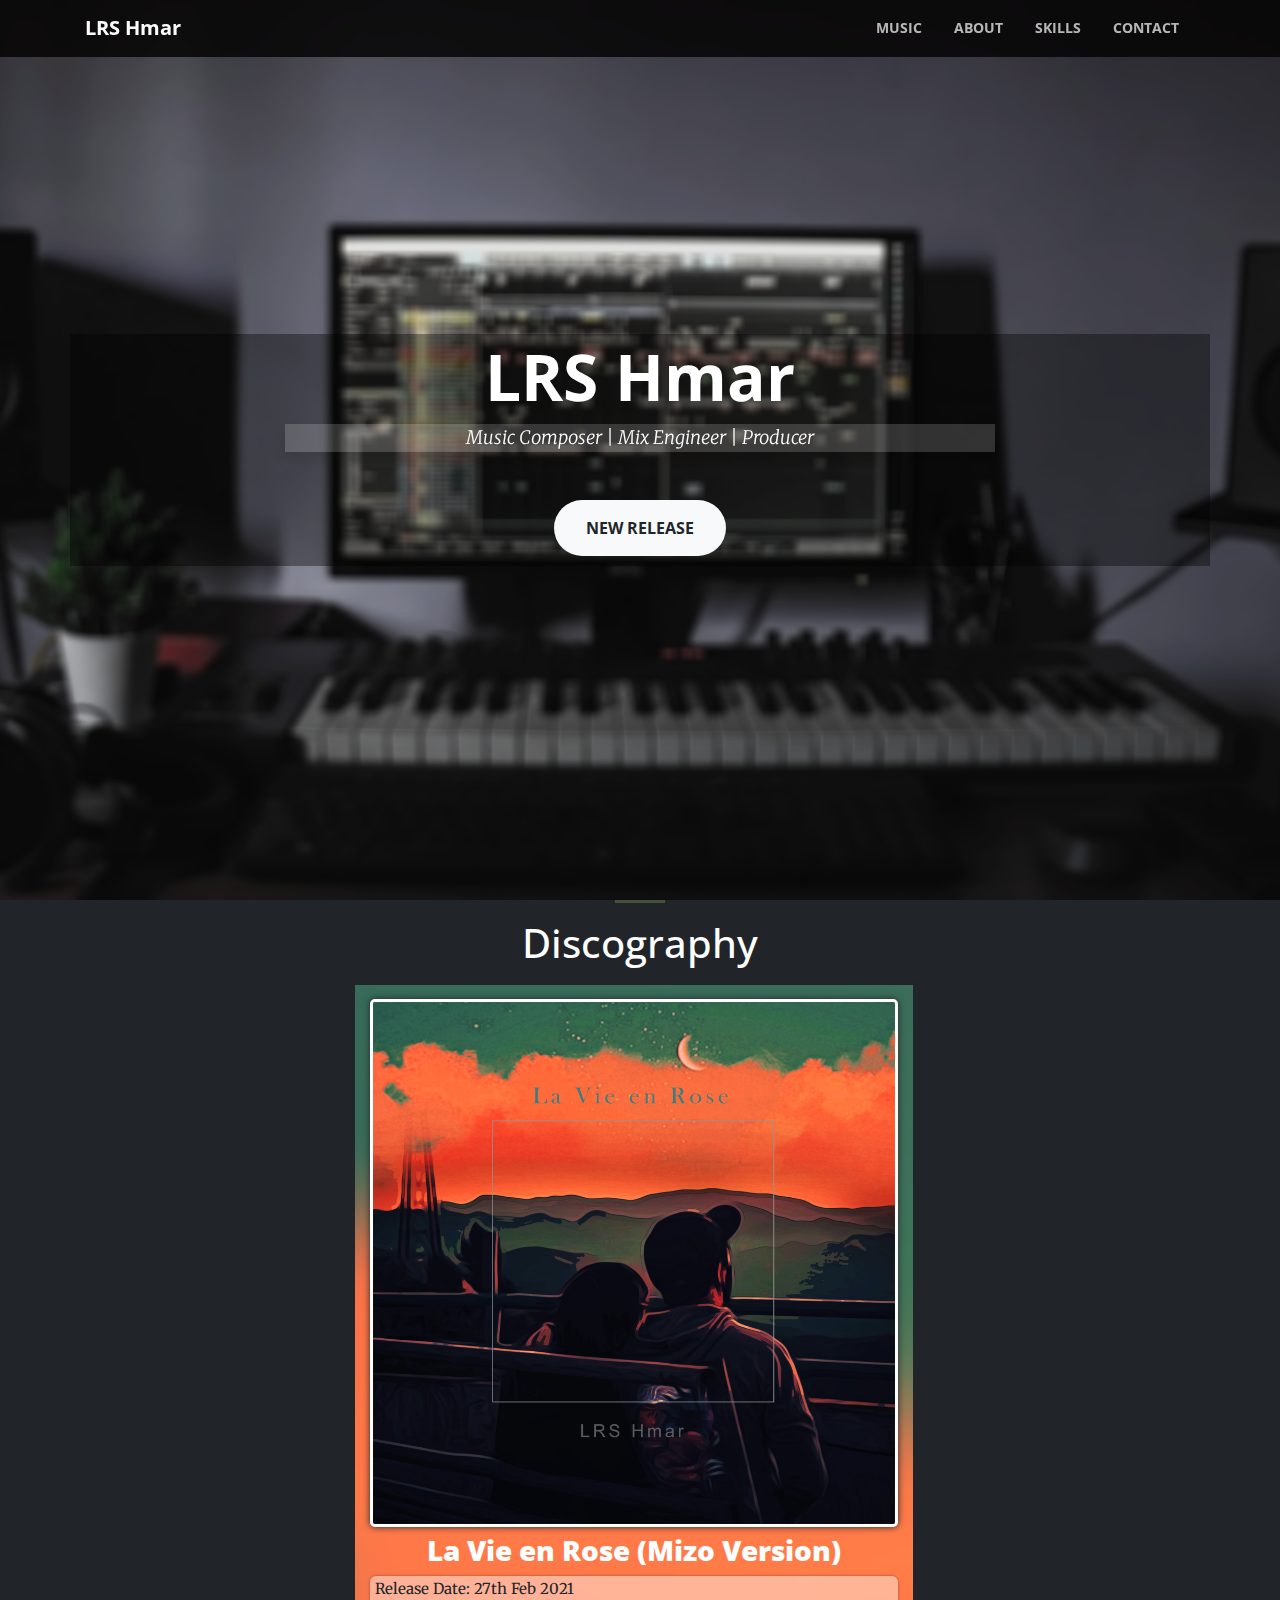
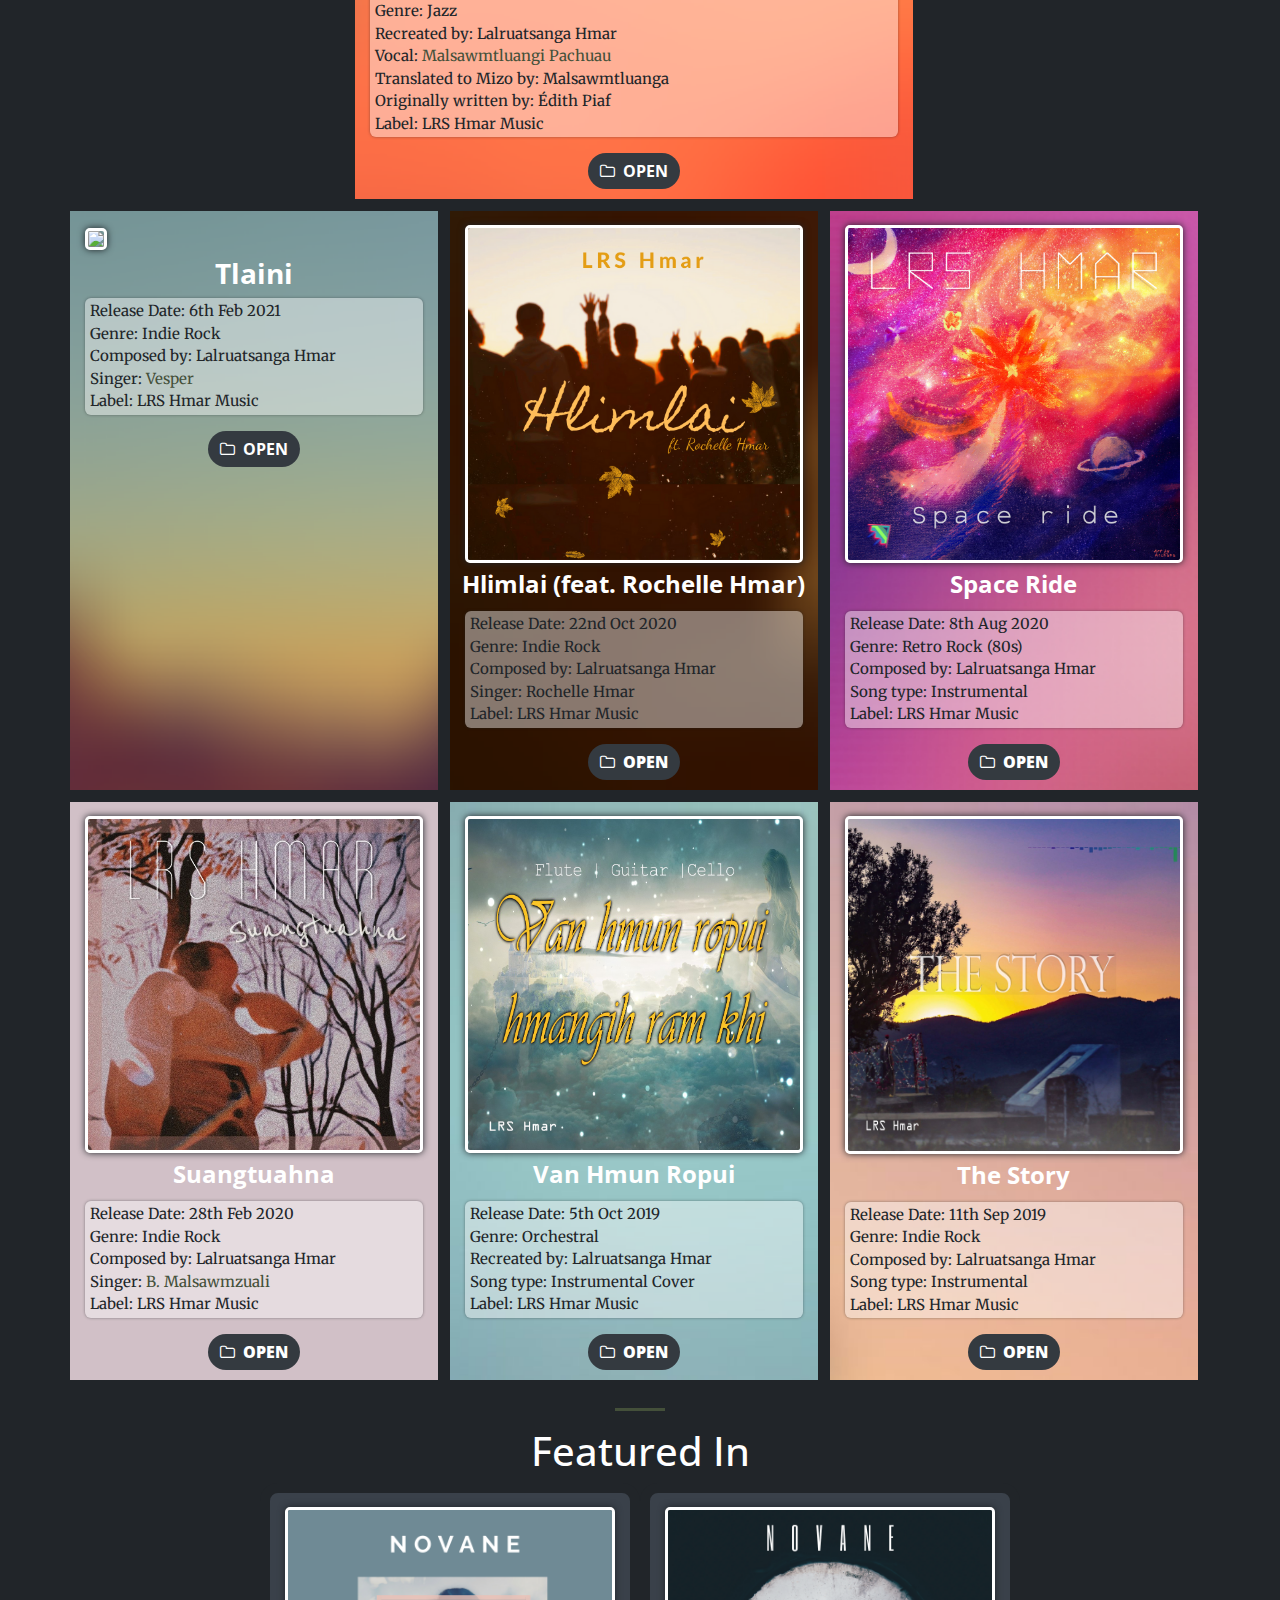
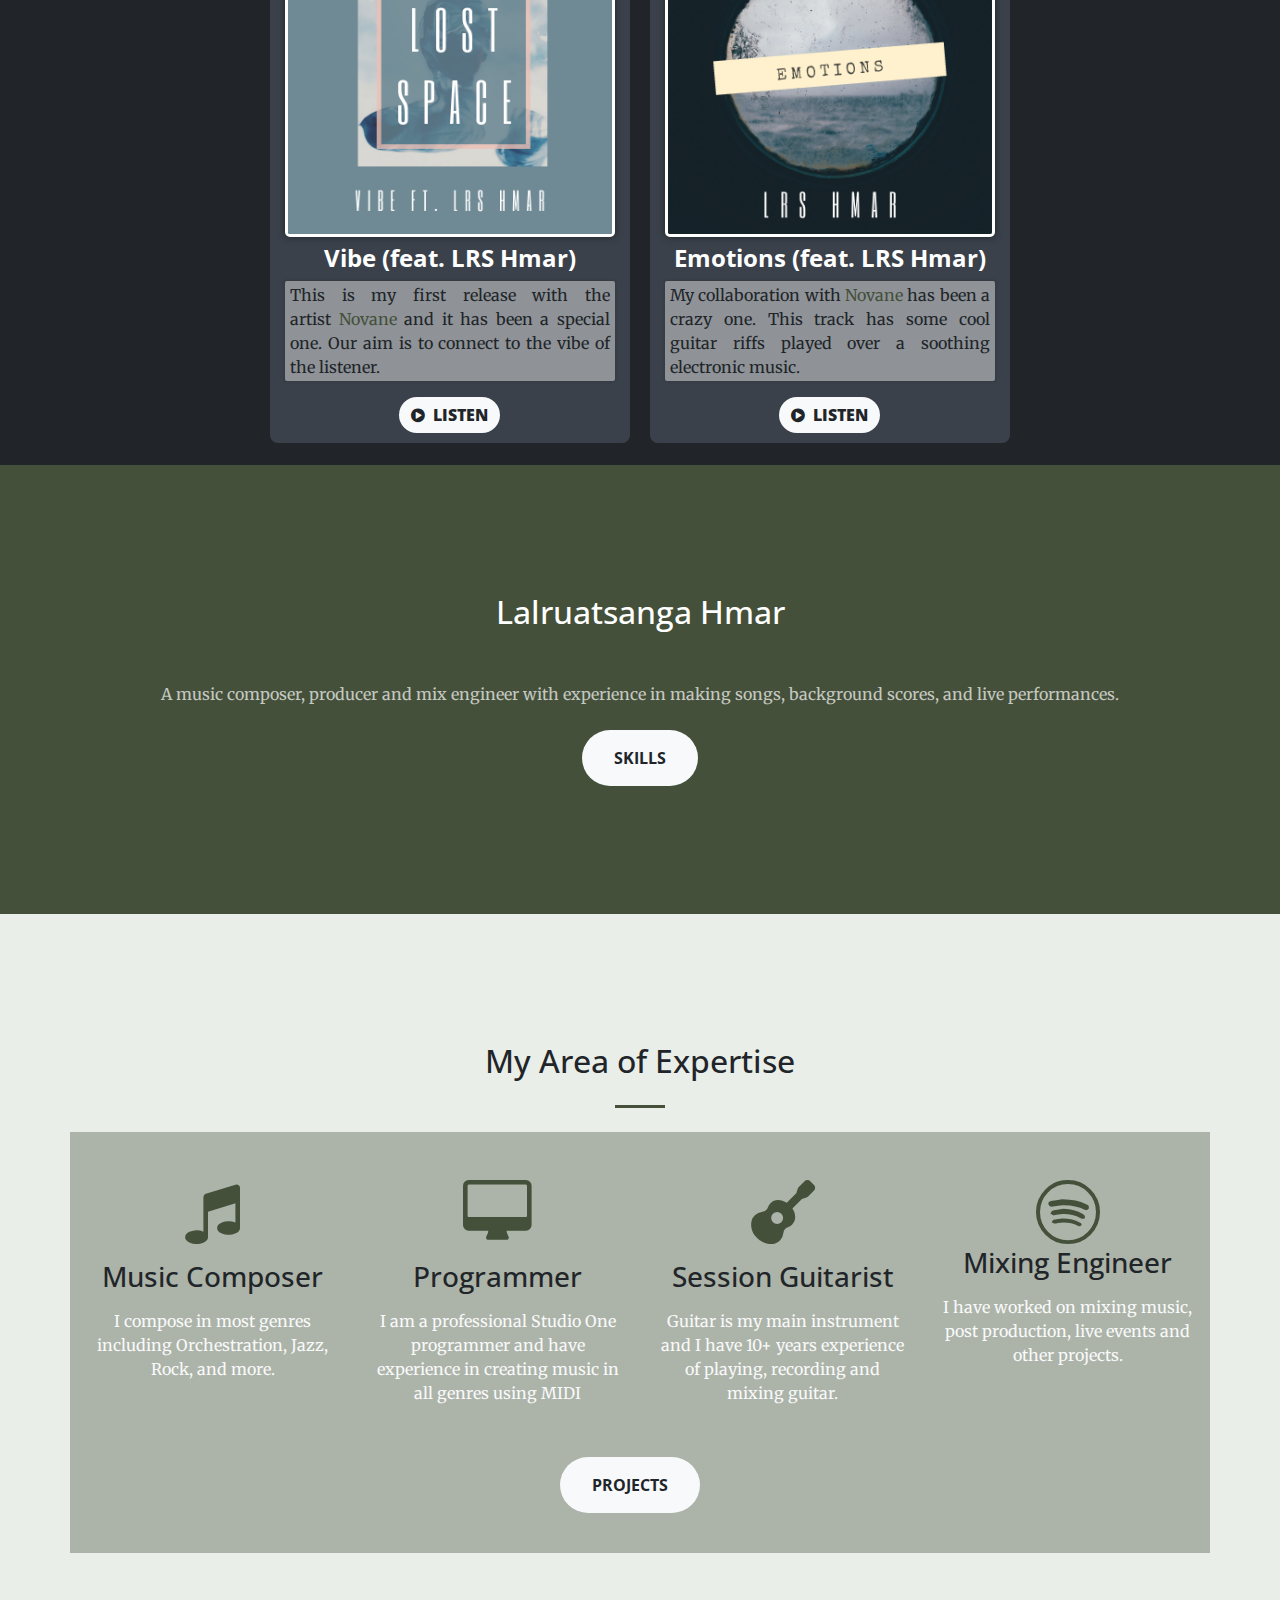
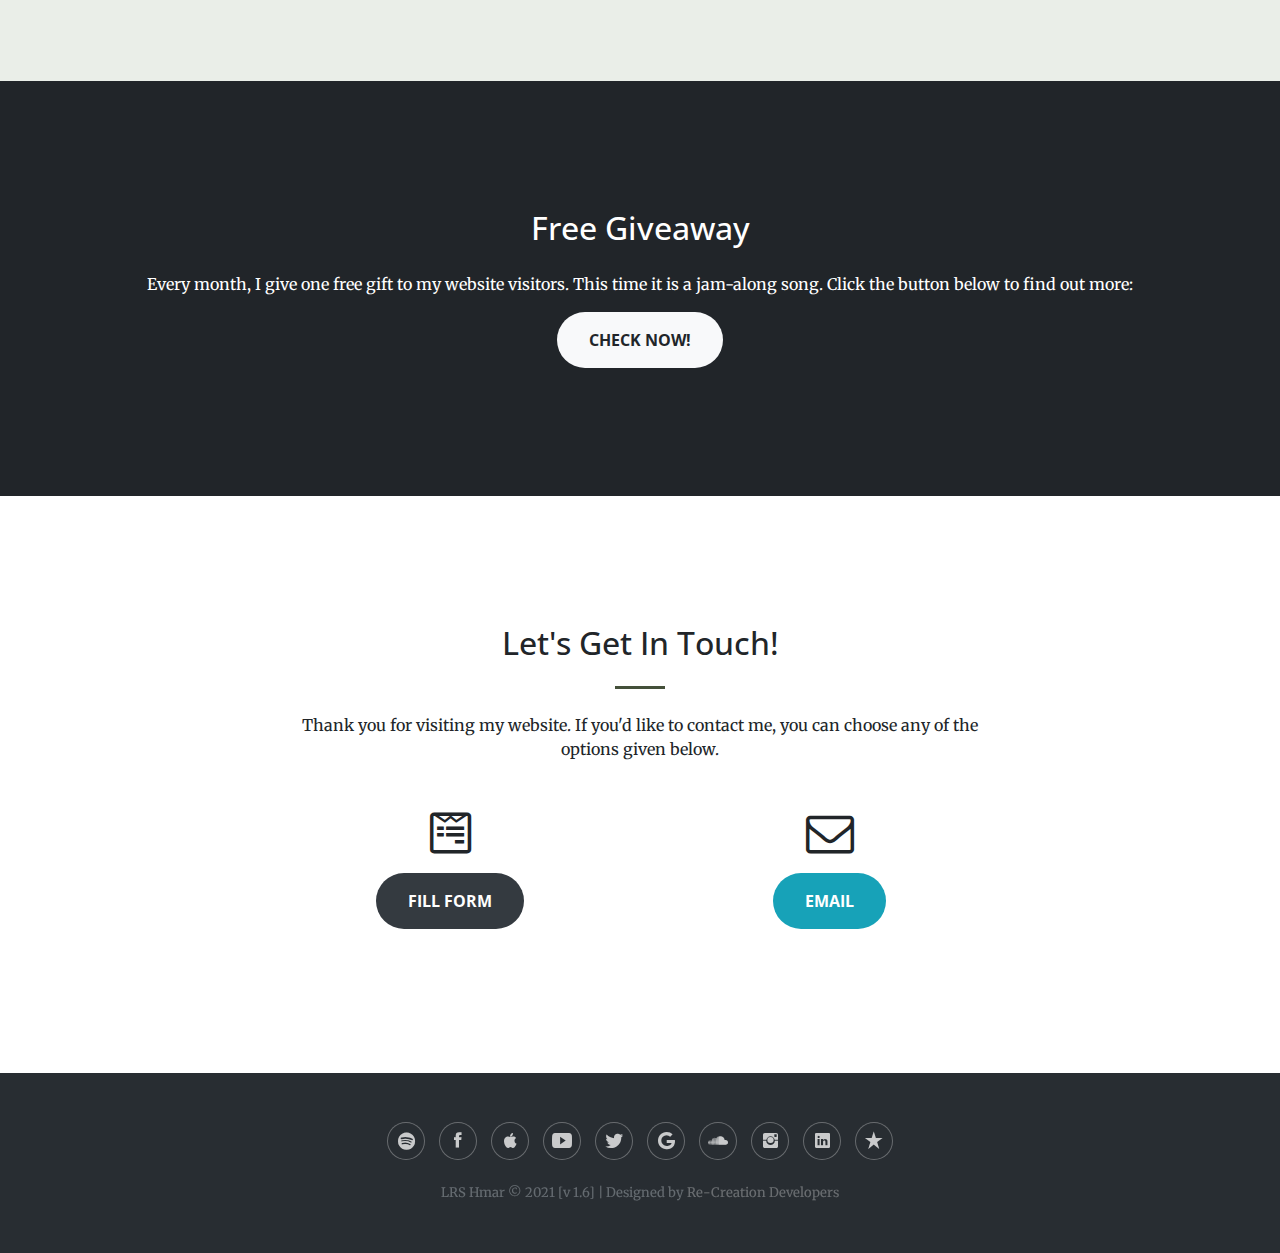
==== commit 245b0c72: "Updated genre" ====
--- a/index.html
+++ b/index.html
@@ -71,7 +71,7 @@
                     </div>
                     <div class="row justify-content-center">
                         <div class="col">
-                            <p class="text-justify" style="background: rgba(255,255,255,0.43);padding-left: 5px;padding-right: 5px;padding-top: 2px;padding-bottom: 2px;border-radius: 6px;box-shadow: 0px 0px 3px 0px rgba(33,37,41,0.47);font-size: 15px;font-family: Merriweather, serif;">Release Date: 27th Feb 2021<br>Genre: R&amp;B / Soul<br>Recreated by: Lalruatsanga Hmar<br>Vocal: <a href="https://www.instagram.com/tluangtei_pachuau" target="_blank">Malsawmtluangi Pachuau</a><br>Translated to Mizo by: Malsawmtluanga<br>Originally written by:&nbsp;Édith Piaf<br>Label: LRS Hmar Music<br></p>
+                            <p class="text-justify" style="background: rgba(255,255,255,0.43);padding-left: 5px;padding-right: 5px;padding-top: 2px;padding-bottom: 2px;border-radius: 6px;box-shadow: 0px 0px 3px 0px rgba(33,37,41,0.47);font-size: 15px;font-family: Merriweather, serif;">Release Date: 27th Feb 2021<br>Genre: Jazz<br>Recreated by: Lalruatsanga Hmar<br>Vocal: <a href="https://www.instagram.com/tluangtei_pachuau" target="_blank">Malsawmtluangi Pachuau</a><br>Translated to Mizo by: Malsawmtluanga<br>Originally written by:&nbsp;Édith Piaf<br>Label: LRS Hmar Music<br></p>
                         </div>
                     </div>
                     <div class="row justify-content-center"><button class="btn btn-dark" type="button" data-toggle="modal" data-target="#LaVieEnRoseMizoDetails"><i class="fa fa-folder-o"></i>&nbsp; open</button></div>
